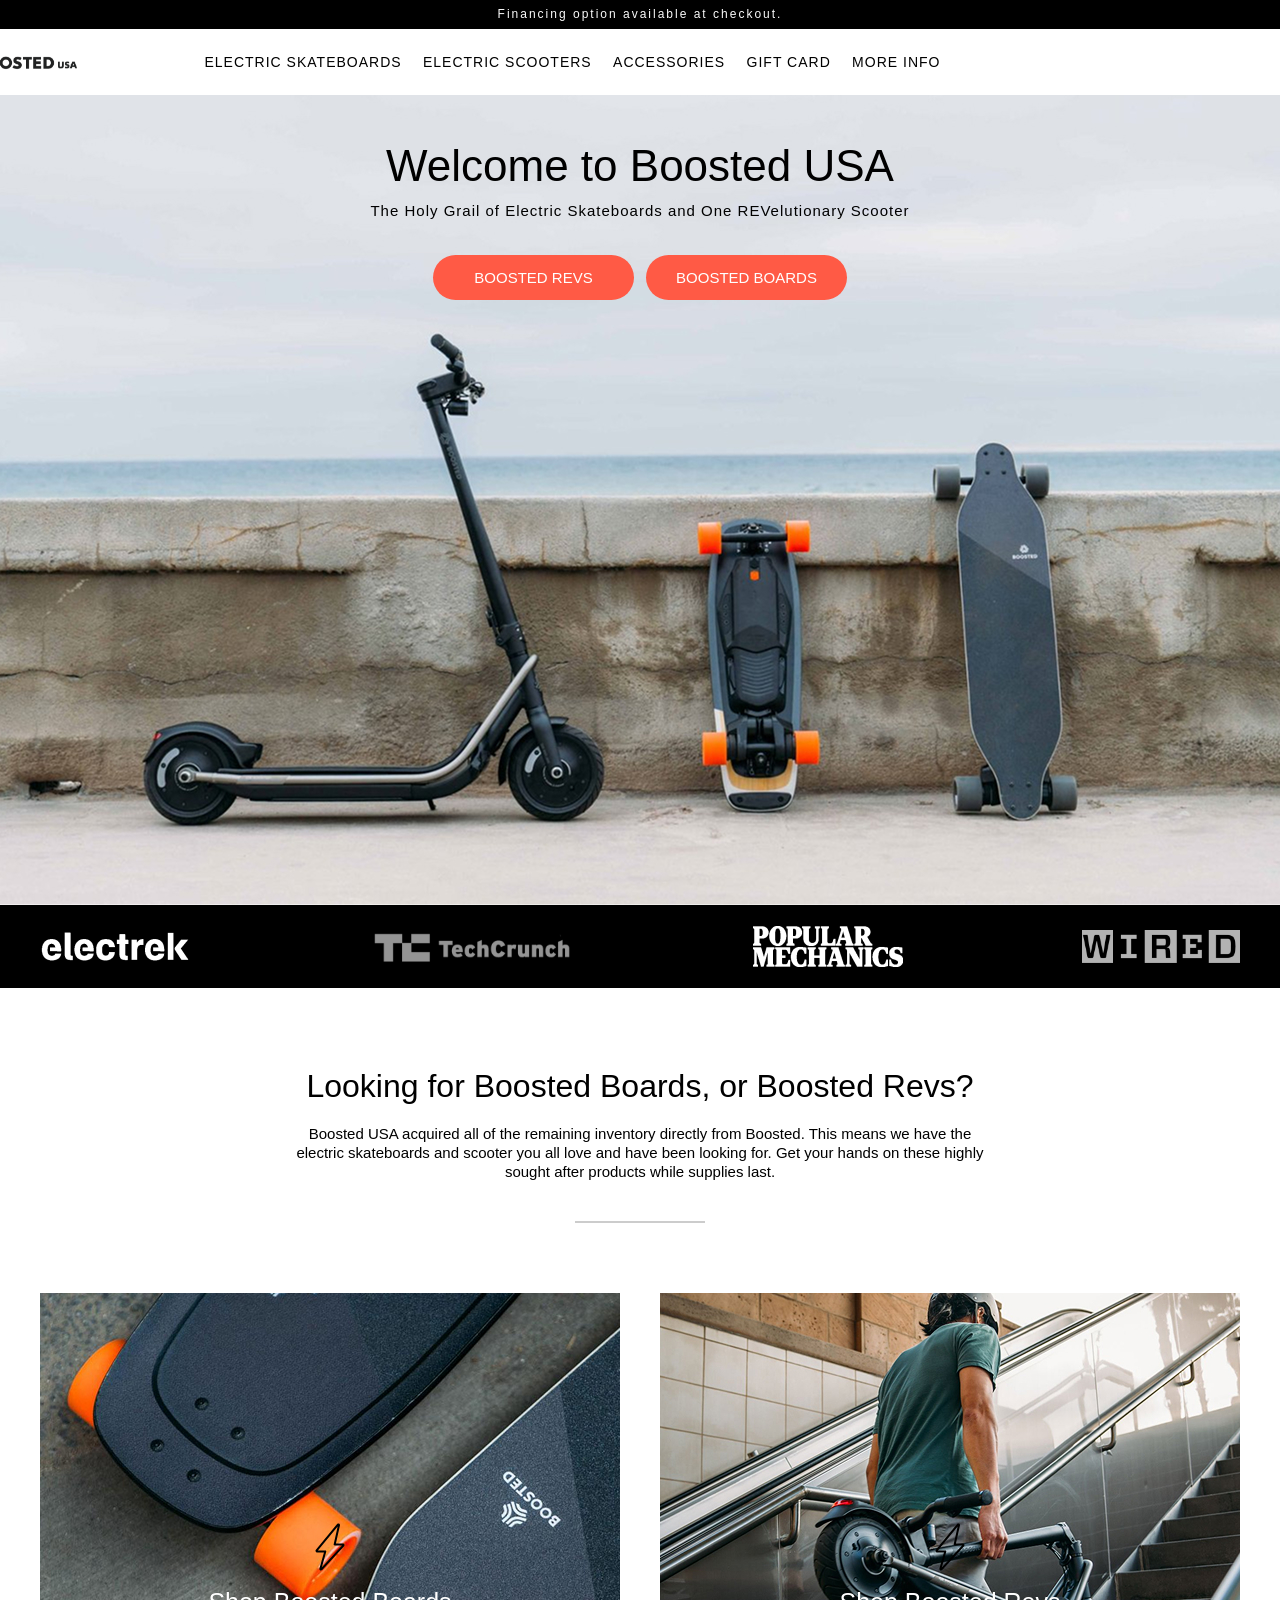
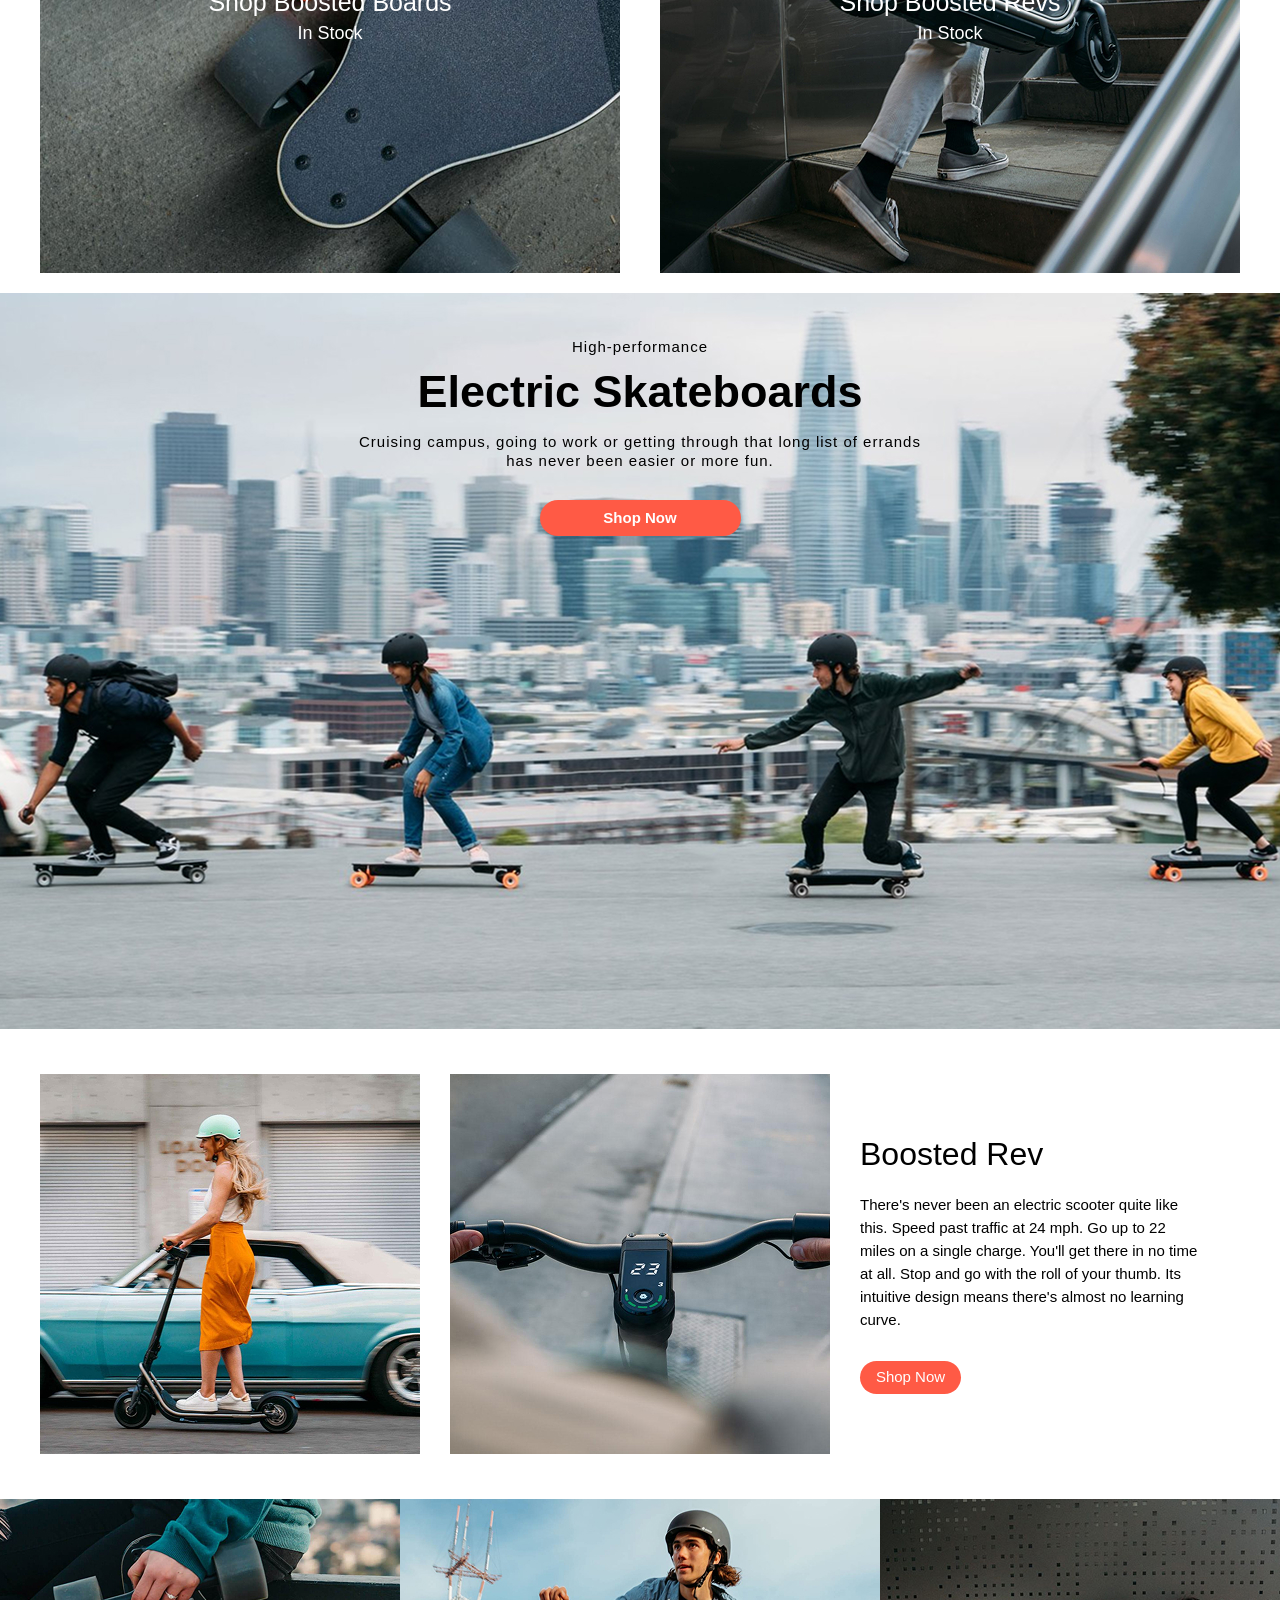
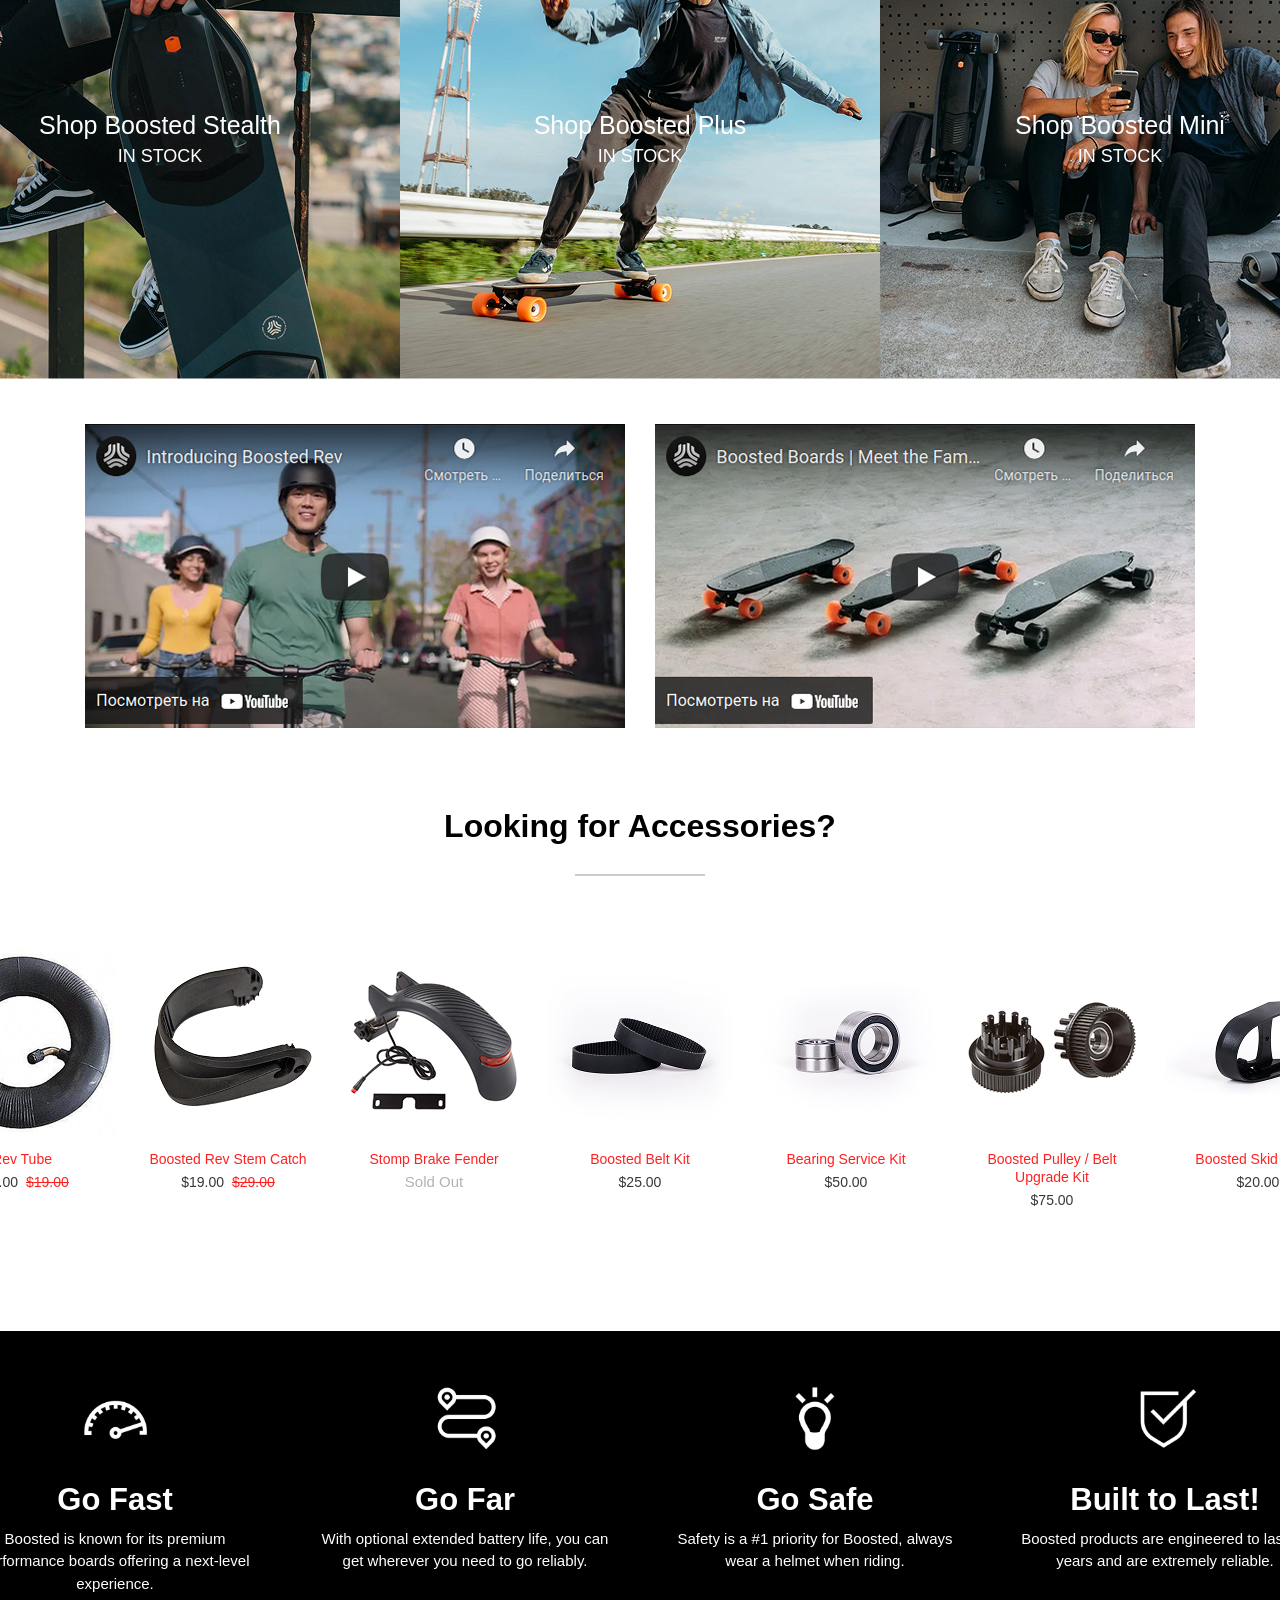
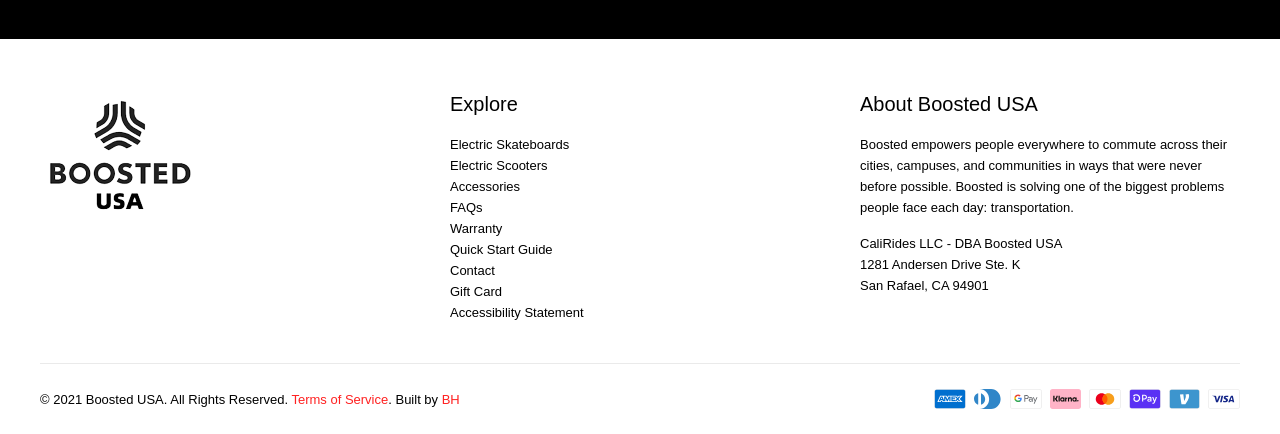
==== index.html @ 5117ba3c "feat: complete landing page with features block and semantic footer" ====
<!DOCTYPE html>
<html lang="en">
    <head>
        <title>Boosted USA</title>
        <link rel="stylesheet" href="style.css">
    </head>
    <body>
        <div class="top_cap">Financing option available at checkout.</div>
        
        <div class="top_menu_under_cap">
            <div class="logotype_block_in_top_menu_under_cap">
                <img class="logotype_in_top_menu_under_cap" src="Rectangle (1).svg" alt="Boosted USA Logo">
            </div>
            
            <div class="middle_block_in_top_menu_under_cap">
                <a href="#">ELECTRIC SKATEBOARDS</a>
                <a href="#">ELECTRIC SCOOTERS</a>
                <a href="#">ACCESSORIES</a>
                <a href="#">GIFT CARD</a>
                <a href="#">MORE INFO</a>
            </div>

            <div class="the_last_block_in_top_menu_under_cap">
                <img src="Frame.svg" alt="User">
                <img src="Frame (1).svg" alt="Shop">
            </div>
        </div>
        
        <div class="hero_section">
            <div class="hero_content">
                <div class="main_text_in_photo">Welcome to Boosted USA</div>
                <div class="sub_text_in_photo">The Holy Grail of Electric Skateboards and One REVelutionary Scooter</div>
                
                <div class="buttons_block_in_photo">
                    <a href="#" class="red_button_in_photo">BOOSTED REVS</a>
                    <a href="#" class="red_button_in_photo">BOOSTED BOARDS</a>
                </div>
            </div>
        </div>

        <div class="line_under_first_hero_photo">
            <div class="logos_block_in_line">
                <img src="electrek.svg" alt="Electrek">
                <img src="techcrunch.svg" alt="TechCrunch">
                <img src="popular_mechanics.svg" alt="Popular Mechanics">
                <img src="wired.svg" alt="Wired">
            </div>
        </div>

       <div class="looking_for_section">
            
            <div class="text_block_above_photos_in_looking_for">
                <div class="title_in_looking_for">Looking for Boosted Boards, or Boosted Revs?</div>
                <div class="paragraph_in_looking_for">Boosted USA acquired all of the remaining inventory directly from Boosted. This means we have the electric skateboards and scooter you all love and have been looking for. Get your hands on these highly sought after products while supplies last.</div>
                
                <div class="grey_line_in_looking_for"></div>
            </div>

            <div class="two_photos_grid_block_in_looking_for">
                
                <div class="left_photo_board_in_looking_for">
                    <img src="lightning.svg" alt="Lightning" class="lightning_icon_in_looking_for">
                    <div class="photo_title_in_looking_for">Shop Boosted Boards</div>
                    <div class="photo_subtitle_in_looking_for">In Stock</div>
                </div>

                <div class="right_photo_scooter_in_looking_for">
                    <img src="lightning.svg" alt="Lightning" class="lightning_icon_in_looking_for">
                    <div class="photo_title_in_looking_for">Shop Boosted Revs</div>
                    <div class="photo_subtitle_in_looking_for">In Stock</div>
                </div>

            </div>
        </div>

        <div class="scaters_section">
            <div class="text_block_in_scaters">
                <div class="top_small_text_in_scaters">High-performance</div>
                <div class="main_title_in_scaters">Electric Skateboards</div>
                <div class="bottom_small_text_in_scaters">Cruising campus, going to work or getting through that long list of errands has never been easier or more fun.</div>
                
                <a href="#" class="red_button_in_scaters">Shop Now</a>
            </div>
        </div>

        <div class="collagge_section">
            
            <div class="top_row_in_collagge">
                <img src="photo1.jpg" alt="Boosted Rev Scooter" class="top_photo_in_collagge">
                <img src="photo2.jpg" alt="Scooter Display" class="top_photo_in_collagge">
                
                <div class="text_block_in_collagge">
                    <div class="title_in_collagge">Boosted Rev</div>
                    <div class="paragraph_in_collagge">There's never been an electric scooter quite like this. Speed past traffic at 24 mph. Go up to 22 miles on a single charge. You'll get there in no time at all. Stop and go with the roll of your thumb. Its intuitive design means there's almost no learning curve.</div>
                    <a href="#" class="red_button_in_collagge">Shop Now</a>
                </div>
            </div>

            <div class="bottom_row_in_collagge">
                
                <div class="bottom_photo_in_collagge photo3_bg_in_collagge">
                    <div class="photo_title_in_collagge">Shop Boosted Stealth</div>
                    <div class="photo_subtitle_in_collagge">IN STOCK</div>
                </div>

                <div class="bottom_photo_in_collagge photo4_bg_in_collagge">
                    <div class="photo_title_in_collagge">Shop Boosted Plus</div>
                    <div class="photo_subtitle_in_collagge">IN STOCK</div>
                </div>

                <div class="bottom_photo_in_collagge photo5_bg_in_collagge">
                    <div class="photo_title_in_collagge">Shop Boosted Mini</div>
                    <div class="photo_subtitle_in_collagge">IN STOCK</div>
                </div>

            </div>
            
        </div>

        <div class="youtube_section">
            <div class="video_container_in_youtube">
                <img src="youtube1.jpg" alt="Video 1" class="video_preview_in_youtube">
                <img src="youtube2.jpg" alt="Video 2" class="video_preview_in_youtube">
            </div>
        </div>

        <div class="accessories_section">
            <div class="title_block_in_accessories">
                <div class="title_text_in_accessories">Looking for Accessories?</div>
                <div class="grey_line_in_accessories"></div>
            </div>

            <div class="slider_container_in_accessories">
                <img src="left_arrow.svg" alt="Left" class="left_arrow_in_accessories">

                <div class="items_row_in_accessories">
                    <div class="item_card_in_accessories">
                        <img src="zapchast1.jpg" alt="Rev Tube" class="item_photo_in_accessories">
                        <div class="item_name_in_accessories">Rev Tube</div>
                        <div class="price_box_in_accessories">
                            <span class="black_price_in_accessories">$16.00</span>
                            <span class="red_price_in_accessories strike_in_accessories">$19.00</span>
                        </div>
                    </div>

                    <div class="item_card_in_accessories">
                        <img src="zapchast2.jpg" alt="Stem Catch" class="item_photo_in_accessories">
                        <div class="item_name_in_accessories">Boosted Rev Stem Catch</div>
                        <div class="price_box_in_accessories">
                            <span class="black_price_in_accessories">$19.00</span>
                            <span class="red_price_in_accessories strike_in_accessories">$29.00</span>
                        </div>
                    </div>

                    <div class="item_card_in_accessories">
                        <img src="zapchast3.jpg" alt="Fender" class="item_photo_in_accessories">
                        <div class="item_name_in_accessories">Stomp Brake Fender</div>
                        <div class="price_box_in_accessories">
                            <span class="sold_out_in_accessories">Sold Out</span>
                        </div>
                    </div>

                    <div class="item_card_in_accessories">
                        <img src="zapchast4.jpg" alt="Belt Kit" class="item_photo_in_accessories">
                        <div class="item_name_in_accessories">Boosted Belt Kit</div>
                        <div class="price_box_in_accessories">
                            <span class="black_price_in_accessories">$25.00</span>
                        </div>
                    </div>

                    <div class="item_card_in_accessories">
                        <img src="zapchast5.jpg" alt="Bearing Kit" class="item_photo_in_accessories">
                        <div class="item_name_in_accessories">Bearing Service Kit</div>
                        <div class="price_box_in_accessories">
                            <span class="black_price_in_accessories">$50.00</span>
                        </div>
                    </div>

                    <div class="item_card_in_accessories">
                        <img src="zapchast6.jpg" alt="Pulley Kit" class="item_photo_in_accessories">
                        <div class="item_name_in_accessories">Boosted Pulley / Belt Upgrade Kit</div>
                        <div class="price_box_in_accessories">
                            <span class="black_price_in_accessories">$75.00</span>
                        </div>
                    </div>

                    <div class="item_card_in_accessories">
                        <img src="zapchast7.jpg" alt="Skid Plates" class="item_photo_in_accessories">
                        <div class="item_name_in_accessories">Boosted Skid Plates</div>
                        <div class="price_box_in_accessories">
                            <span class="black_price_in_accessories">$20.00</span>
                        </div>
                    </div>
                </div>

                <img src="right_arrow.svg" alt="Right" class="right_arrow_in_accessories">
            </div>
        </div>

        <div class="black_features_block_in_final">
            <div class="features_container_in_final">
                
                <div class="feature_item_in_final">
                    <img src="icon1.svg" alt="Go Fast" class="feature_icon_in_final">
                    <div class="feature_title_in_final">Go Fast</div>
                    <div class="feature_desc_in_final">Boosted is known for its premium performance boards offering a next-level experience.</div>
                </div>

                <div class="feature_item_in_final">
                    <img src="icon2.svg" alt="Go Far" class="feature_icon_in_final">
                    <div class="feature_title_in_final">Go Far</div>
                    <div class="feature_desc_in_final">With optional extended battery life, you can get wherever you need to go reliably.</div>
                </div>

                <div class="feature_item_in_final">
                    <img src="icon3.svg" alt="Go Safe" class="feature_icon_in_final">
                    <div class="feature_title_in_final">Go Safe</div>
                    <div class="feature_desc_in_final">Safety is a #1 priority for Boosted, always wear a helmet when riding.</div>
                </div>

                <div class="feature_item_in_final">
                    <img src="icon4.svg" alt="Built to Last" class="feature_icon_in_final">
                    <div class="feature_title_in_final">Built to Last!</div>
                    <div class="feature_desc_in_final">Boosted products are engineered to last for years and are extremely reliable.</div>
                </div>

            </div>
        </div>

        <footer class="footer_section_in_final">
            
            <div class="footer_top_container_in_final">
                <div class="footer_logo_col_in_final">
                    <img src="logo_bottom.svg" alt="Boosted USA">
                </div>

                <div class="footer_explore_col_in_final">
                    <div class="footer_col_title_in_final">Explore</div>
                    <a href="#" class="footer_link_in_final">Electric Skateboards</a>
                    <a href="#" class="footer_link_in_final">Electric Scooters</a>
                    <a href="#" class="footer_link_in_final">Accessories</a>
                    <a href="#" class="footer_link_in_final">FAQs</a>
                    <a href="#" class="footer_link_in_final">Warranty</a>
                    <a href="#" class="footer_link_in_final">Quick Start Guide</a>
                    <a href="#" class="footer_link_in_final">Contact</a>
                    <a href="#" class="footer_link_in_final">Gift Card</a>
                    <a href="#" class="footer_link_in_final">Accessibility Statement</a>
                </div>

                <div class="footer_about_col_in_final">
                    <div class="footer_col_title_in_final">About Boosted USA</div>
                    <div class="footer_text_in_final">Boosted empowers people everywhere to commute across their cities, campuses, and communities in ways that were never before possible. Boosted is solving one of the biggest problems people face each day: transportation.</div>
                    <div class="footer_text_in_final" style="margin-top: 15px;">CaliRides LLC - DBA Boosted USA<br>1281 Andersen Drive Ste. K<br>San Rafael, CA 94901</div>
                </div>
            </div>

            <div class="footer_bottom_container_in_final">
                <div class="copyright_text_in_final">
                    © 2021 Boosted USA. All Rights Reserved. <span class="red_text_in_final">Terms of Service</span>. Built by <span class="red_text_in_final">BH</span>
                </div>
                
                <div class="payment_cards_in_final">
                    <img src="card1.svg" alt="Card" class="card_icon_in_final">
                    <img src="card2.svg" alt="Card" class="card_icon_in_final">
                    <img src="card3.svg" alt="Card" class="card_icon_in_final">
                    <img src="card4.svg" alt="Card" class="card_icon_in_final">
                    <img src="card5.svg" alt="Card" class="card_icon_in_final">
                    <img src="card6.svg" alt="Card" class="card_icon_in_final">
                    <img src="card7.svg" alt="Card" class="card_icon_in_final">
                    <img src="card8.svg" alt="Card" class="card_icon_in_final">
                </div>
            </div>
            
        </footer>
        
    </body>
</html>
---- style.css ----
body {
    display: flex;
    flex-direction: column; 
    align-items: center;   
    margin: 0;
    padding: 0;
}

.top_cap {
    width: 1440px; 
    height: 29px;
    background-color: #000000;
    color: #FBFBFB;
    font-family: 'Roboto', sans-serif;
    font-weight: 400;
    font-size: 12px;
    line-height: 15px;
    letter-spacing: 2px;
    display: flex;
    justify-content: center;
    align-items: center;
}

.top_menu_under_cap {
    display: flex;
    width: 1440px;
    height: 66px;
}

.logotype_block_in_top_menu_under_cap {
    width: 182.5px;
    height: 66px;
    margin-right: 102px;
}

.logotype_in_top_menu_under_cap {
    margin: 15px 11px;
    width: 160px;
    height: 36px;
}

.middle_block_in_top_menu_under_cap {
    width: 736px; 
    height: 66px;
    margin-right: 348px;
    display: flex;
    justify-content: space-between; 
    align-items: center; 
}

.middle_block_in_top_menu_under_cap a {
    font-family: 'Roboto', sans-serif;
    font-weight: 400;
    font-size: 14px;
    line-height: 21px;
    letter-spacing: 1px;
    text-transform: uppercase;
    text-decoration: none; 
    color: #000000;
}

.middle_block_in_top_menu_under_cap a:hover {
    color: #FF4A32; 
}

.the_last_block_in_top_menu_under_cap {
    width: 51px;
    height: 66px;
    display: flex;
    justify-content: space-between; 
    align-items: center; 
}

.hero_section {
    width: 1440px;
    height: 810px;
    background-image: url('Rectangle.jpg');
    background-size: cover;
    background-position: center;
    display: flex;
    justify-content: center;
}

.hero_content {
    width: 635px;
    height: 160px;
    margin-top: 45px;
    display: flex;
    flex-direction: column;
    align-items: center;
}

.main_text_in_photo {
    font-family: 'Roboto', sans-serif;
    font-weight: 400;
    font-size: 44px;
    line-height: 51px;
    color: #000000;
    margin-bottom: 10px;
}

.sub_text_in_photo {
    font-family: 'Roboto', sans-serif;
    font-weight: 400;
    font-size: 15px;
    line-height: 19px;
    letter-spacing: 1px;
    color: #000000;
    margin-bottom: 35px;
}

.buttons_block_in_photo {
    width: 414px;
    display: flex;
    justify-content: space-between;
}

.red_button_in_photo {
    width: 201px;
    height: 45px; 
    background-color: #FF5A45; 
    border-radius: 25px;
    font-family: 'Roboto', sans-serif;
    font-weight: 400;
    font-size: 15px;
    line-height: 22px;
    color: #FFFFFF;
    text-decoration: none;
    display: flex;
    justify-content: center;
    align-items: center;
    transition: background-color 0.2s ease;
}

.red_button_in_photo:hover {
    background-color: #D34330;
}

.line_under_first_hero_photo {
    width: 1440px;
    height: 83px;
    background-color: #000000;
    display: flex;
    justify-content: center;
    align-items: center;
}

.logos_block_in_line {
    width: 1200px;
    height: 48px;
    display: flex;
    justify-content: space-between;
    align-items: center;
}

.looking_for_section {
    width: 1440px;
    display: flex;
    flex-direction: column;
    align-items: center;
    margin-top: 80px; 
    margin-bottom: 20px; 
}

.text_block_above_photos_in_looking_for {
    width: 700px;
    display: flex;
    flex-direction: column;
    align-items: center; 
    text-align: center; 
    margin-bottom: 70px; 
}

.title_in_looking_for {
    font-family: 'Roboto', sans-serif;
    font-weight: 400;
    font-size: 32px;
    line-height: 36px;
    color: #000000;
    margin-bottom: 20px; 
}

.paragraph_in_looking_for {
    font-family: 'Roboto', sans-serif;
    font-weight: 400;
    font-size: 15px;
    line-height: 19px; 
    color: #000000;
}

.grey_line_in_looking_for {
    width: 130px; 
    height: 2px;  
    background-color: #CCCCCC; 
    margin-top: 40px; 
}

.two_photos_grid_block_in_looking_for {
    width: 1200px;
    display: grid; 
    grid-template-columns: 580px 580px; 
    justify-content: space-between; 
}

.left_photo_board_in_looking_for, 
.right_photo_scooter_in_looking_for {
    width: 580px;
    height: 580px;
    background-size: cover;
    background-position: center;
    display: flex;
    flex-direction: column;
    justify-content: center;
    align-items: center;
}

.left_photo_board_in_looking_for {
    background-image: url('board.jpg'); 
}

.right_photo_scooter_in_looking_for {
    background-image: url('scooter.jpg'); 
}

.lightning_icon_in_looking_for {
    width: 50px;
    height: 50px;
    margin-bottom: 15px;
}

.photo_title_in_looking_for {
    font-family: 'Roboto', sans-serif;
    font-weight: 400;
    font-size: 25px;
    line-height: 30px;
    color: #FFFFFF;
    margin-bottom: 5px;
    text-align: center;
}

.photo_subtitle_in_looking_for {
    font-family: 'Roboto', sans-serif;
    font-weight: 400;
    font-size: 18px;
    line-height: 23px; 
    color: #FFFFFF;
    text-align: center;
}

.scaters_section {
    width: 1440px;
    height: 736px; 
    background-image: url('scaters.jpg'); 
    background-size: cover;
    background-position: center;
    
    display: flex;
    justify-content: center; 
}

.text_block_in_scaters {
    width: 564px;
    height: 199px;
    margin-top: 44px; 
    
    display: flex;
    flex-direction: column;
    align-items: center;
    text-align: center;
}

.top_small_text_in_scaters {
    font-family: 'Roboto', sans-serif;
    font-weight: 400;
    font-size: 15px;
    line-height: 19px;
    letter-spacing: 1px;
    color: #000000;
    margin-bottom: 10px; 
}

.main_title_in_scaters {
    font-family: 'Roboto', sans-serif;
    font-weight: 700; 
    font-size: 45px;
    line-height: 51px;
    color: #000000;
    margin-bottom: 15px; 
}

.bottom_small_text_in_scaters {
    font-family: 'Roboto', sans-serif;
    font-weight: 400;
    font-size: 15px;
    line-height: 19px;
    letter-spacing: 1px;
    color: #000000;
    margin-bottom: 30px; 
}

.red_button_in_scaters {
    width: 201px;
    height: 45px; 
    background-color: #FF5A45; 
    border-radius: 25px;
    
    font-family: 'Roboto', sans-serif;
    font-weight: 700; 
    font-size: 15px;
    line-height: 22px;
    color: #FFFFFF;
    text-decoration: none;
    
    display: flex;
    justify-content: center;
    align-items: center;
    transition: background-color 0.2s ease;
}

.red_button_in_scaters:hover {
    background-color: #D34330;
}

.collagge_section {
    width: 1440px;
    display: flex;
    flex-direction: column;
    align-items: center;
    margin-bottom: 100px;
    margin-top: 45px;
}

.top_row_in_collagge {
    width: 1200px;
    display: flex;
    justify-content: flex-start; 
    gap: 30px; 
    align-items: center;
    margin-bottom: 45px;
}

.top_photo_in_collagge {
    width: 380px; 
    height: 380px;
    object-fit: cover; 
}

.text_block_in_collagge {
    width: 340px;
    display: flex;
    flex-direction: column;
}

.title_in_collagge {
    font-family: 'Roboto', sans-serif;
    font-weight: 400;
    font-size: 32px;
    line-height: 38px;
    color: #000000;
    margin-bottom: 20px;
}

.paragraph_in_collagge {
    font-family: 'Roboto', sans-serif;
    font-weight: 400;
    font-size: 15px;
    line-height: 23px;
    color: #000000;
    margin-bottom: 30px;
}

.red_button_in_collagge {
    width: 101px;
    height: 33px;
    background-color: #FF5A45;
    border-radius: 17px; 
    
    font-family: 'Roboto', sans-serif;
    font-weight: 400;
    font-size: 15px;
    line-height: 22px;
    color: #FFFFFF;
    text-decoration: none;
    
    display: flex;
    justify-content: center;
    align-items: center;
    transition: background-color 0.2s ease;
}

.red_button_in_collagge:hover {
    background-color: #D34330;
}


.bottom_row_in_collagge {
    width: 1440px;
    display: flex;
}

.bottom_photo_in_collagge {
    width: 480px;
    height: 480px;
    background-size: cover;
    background-position: center;
    
    display: flex;
    flex-direction: column;
    justify-content: center; 
    align-items: center;    
}


.photo3_bg_in_collagge { background-image: url('photo3.jpg'); }
.photo4_bg_in_collagge { background-image: url('photo4.jpg'); }
.photo5_bg_in_collagge { background-image: url('photo5.jpg'); }

.photo_title_in_collagge {
    font-family: 'Roboto', sans-serif;
    font-weight: 400;
    font-size: 25px;
    line-height: 30px;
    color: #FFFFFF;
    margin-bottom: 5px;
    text-align: center;
}

.photo_subtitle_in_collagge {
    font-family: 'Roboto', sans-serif;
    font-weight: 400;
    font-size: 18px;
    line-height: 23px;
    color: #FFFFFF;
    text-align: center;
}

.collagge_section {
    width: 1440px;
    display: flex;
    flex-direction: column;
    align-items: center;
    margin-bottom: 45px;
}

.youtube_section {
    width: 1440px;
    display: flex;
    justify-content: center;
    margin-bottom: 80px;
}

.video_container_in_youtube {
    width: 1200px;
    display: flex;
    justify-content: center;
    gap: 30px;
}

.video_preview_in_youtube {
    width: 540px;
    height: 304px;
    object-fit: cover;
    cursor: pointer;
}

.accessories_section {
    width: 1440px;
    display: flex;
    flex-direction: column;
    align-items: center;
    margin-bottom: 100px;
}

.title_block_in_accessories {
    width: 1420px;
    display: flex;
    flex-direction: column;
    align-items: center;
    margin-bottom: 50px;
}

.title_text_in_accessories {
    font-family: 'Roboto', sans-serif;
    font-weight: 700;
    font-size: 32px;
    line-height: 36px;
    color: #000000;
}

.grey_line_in_accessories {
    width: 130px;
    height: 2px;
    background-color: #CCCCCC;
    margin-top: 30px;
}

.slider_container_in_accessories {
    width: 1440px;
    height: 305px;
    display: flex;
    align-items: center;
    justify-content: center;
    position: relative;
}

.left_arrow_in_accessories {
    position: absolute;
    left: 10px;
    width: 44px;
    height: 44px;
    cursor: pointer;
}

.right_arrow_in_accessories {
    position: absolute;
    right: 10px;
    width: 44px;
    height: 44px;
    cursor: pointer;
}

.items_row_in_accessories {
    display: flex;
    justify-content: center;
    gap: 20px;
}

.item_card_in_accessories {
    display: flex;
    flex-direction: column;
    align-items: center;
    width: 186px;
    flex-shrink: 0;
}

.item_photo_in_accessories {
    width: 186px;
    height: 186px;
    object-fit: contain;
    margin-bottom: 15px;
}

.item_name_in_accessories {
    font-family: 'Roboto', sans-serif;
    font-weight: 400;
    font-size: 14px;
    line-height: 18px;
    color: #FF2121;
    text-align: center;
    margin-bottom: 5px;
}

.price_box_in_accessories {
    display: flex;
    gap: 8px;
}

.black_price_in_accessories {
    font-family: 'Roboto', sans-serif;
    font-weight: 400;
    font-size: 14px;
    line-height: 18px;
    color: #373737;
}

.red_price_in_accessories {
    font-family: 'Roboto', sans-serif;
    font-weight: 400;
    font-size: 14px;
    line-height: 18px;
    color: #FF2121;
}

.strike_in_accessories {
    text-decoration: line-through;
}

.sold_out_in_accessories {
    font-family: 'Roboto', sans-serif;
    font-weight: 400;
    font-size: 15px;
    line-height: 18px;
    color: #0000004D;
}

.black_features_block_in_final {
    width: 1440px;
    height: 308px;
    background-color: #000000;
    display: flex;
    justify-content: center;
    align-items: center;
}

.features_container_in_final {
    width: 1400px;
    display: flex;
    justify-content: space-around; 
}

.feature_item_in_final {
    width: 290px;
    display: flex;
    flex-direction: column;
    align-items: center;
    text-align: center;
}

.feature_icon_in_final {
    width: 87px;
    height: 87px;
    margin-bottom: 20px;
}

.feature_title_in_final {
    font-family: 'Roboto', sans-serif;
    font-weight: 700;
    font-size: 31px;
    line-height: 36px;
    color: #FFFFFF;
    margin-bottom: 10px;
}

.feature_desc_in_final {
    font-family: 'Roboto', sans-serif;
    font-weight: 400;
    font-size: 15px;
    line-height: 22.5px; 
    color: #FFFFFF;
}


.footer_section_in_final {
    width: 1440px;
    display: flex;
    flex-direction: column;
    align-items: center;
    background-color: #FFFFFF;
    padding-top: 50px; 
}

.footer_top_container_in_final {
    width: 1200px;
    display: flex;
    justify-content: space-between;
    margin-bottom: 40px;
}

.footer_logo_col_in_final {
    width: 380px; 
}

.footer_explore_col_in_final {
    width: 380px;
    display: flex;
    flex-direction: column;
}

.footer_about_col_in_final {
    width: 380px;
}

.footer_col_title_in_final {
    font-family: 'Roboto', sans-serif;
    font-weight: 400;
    font-size: 20px;
    line-height: 30px;
    color: #000000;
    margin-bottom: 15px;
}

.footer_link_in_final {
    font-family: 'Roboto', sans-serif;
    font-weight: 400;
    font-size: 13px;
    line-height: 21px;
    color: #000000;
    text-decoration: none;
}

.footer_link_in_final:hover {
    color: #FF5A45; 
}

.footer_text_in_final {
    font-family: 'Roboto', sans-serif;
    font-weight: 400;
    font-size: 13px;
    line-height: 21px;
    color: #000000;
}


.footer_bottom_container_in_final {
    width: 1200px;
    height: 70px;
    display: flex;
    justify-content: space-between;
    align-items: center;
    border-top: 1px solid #EAEAEA; 
}

.copyright_text_in_final {
    font-family: 'Roboto', sans-serif;
    font-weight: 400;
    font-size: 13px;
    line-height: 19px;
    color: #000000;
}

.red_text_in_final {
    color: #FF2121; 
    cursor: pointer;
}

.payment_cards_in_final {
    display: flex;
    gap: 8px; 
    align-items: center;
}

.card_icon_in_final {
    height: 20px; 
}
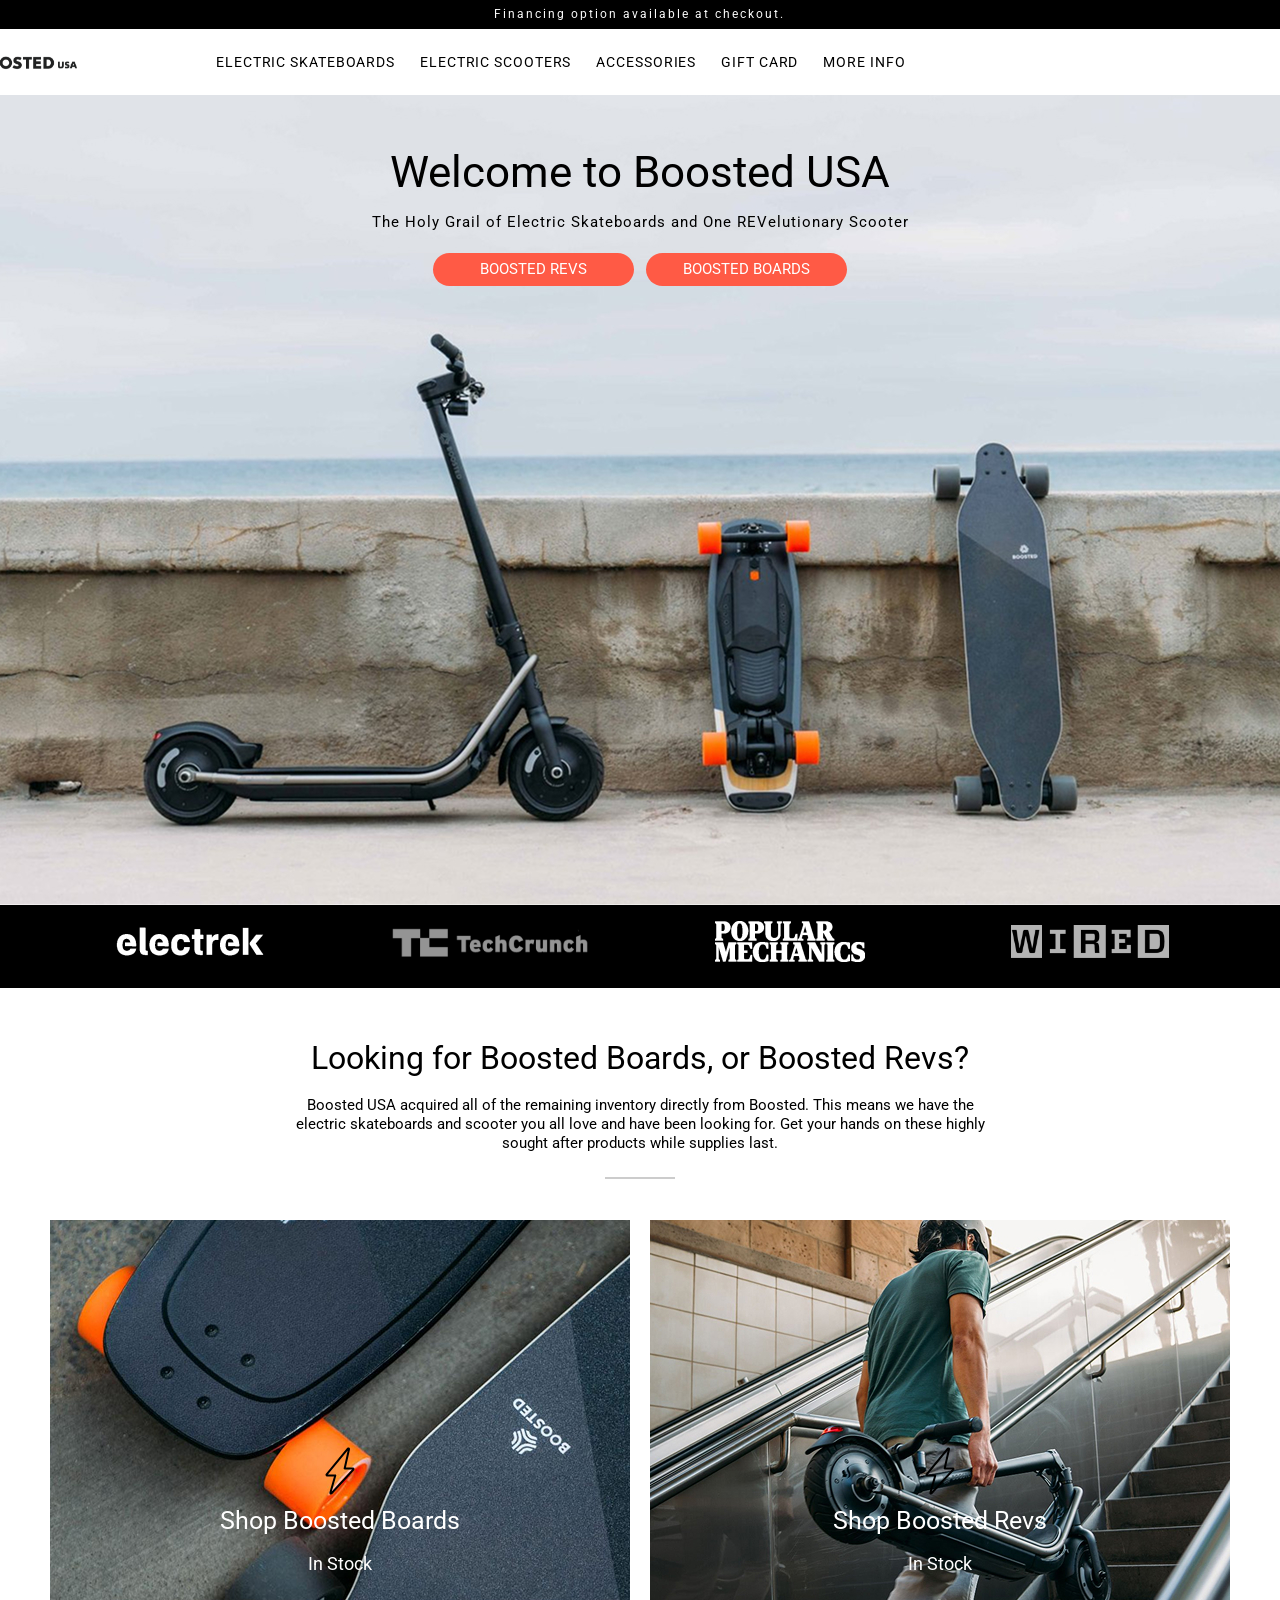
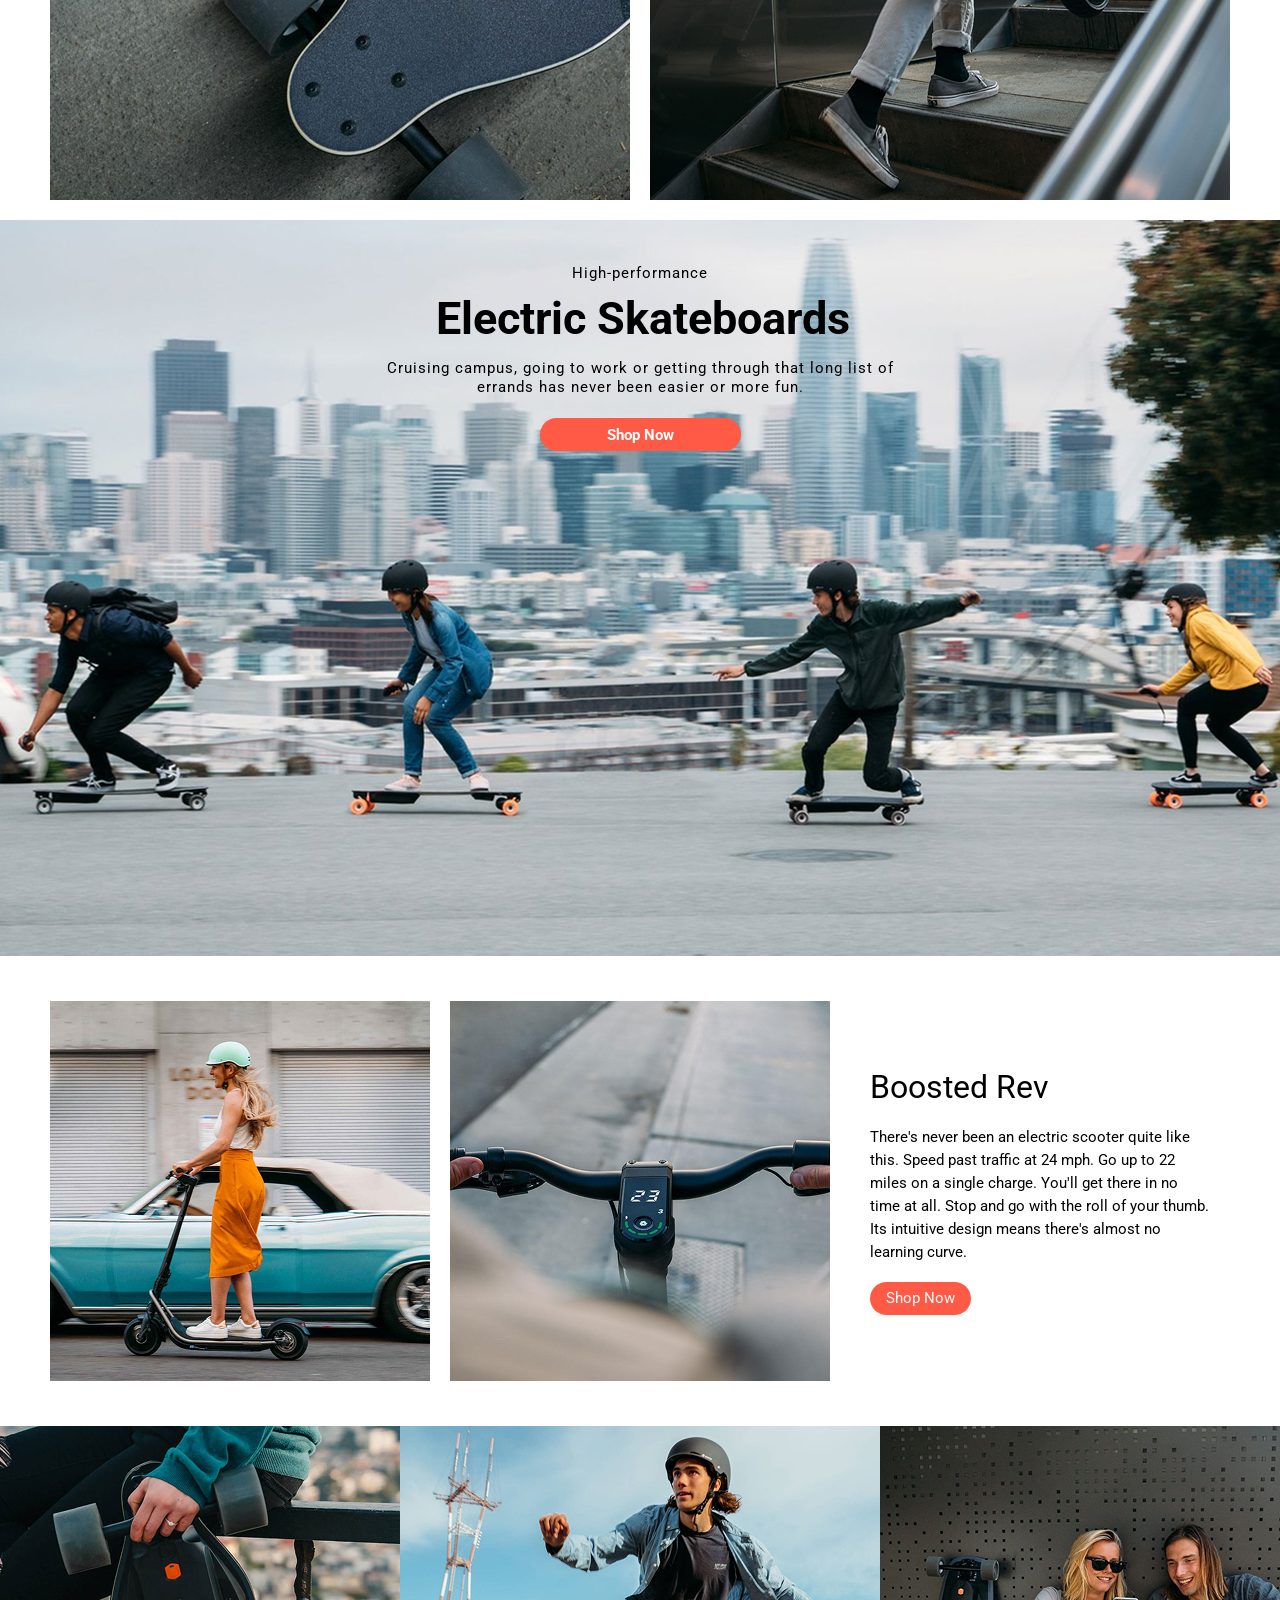
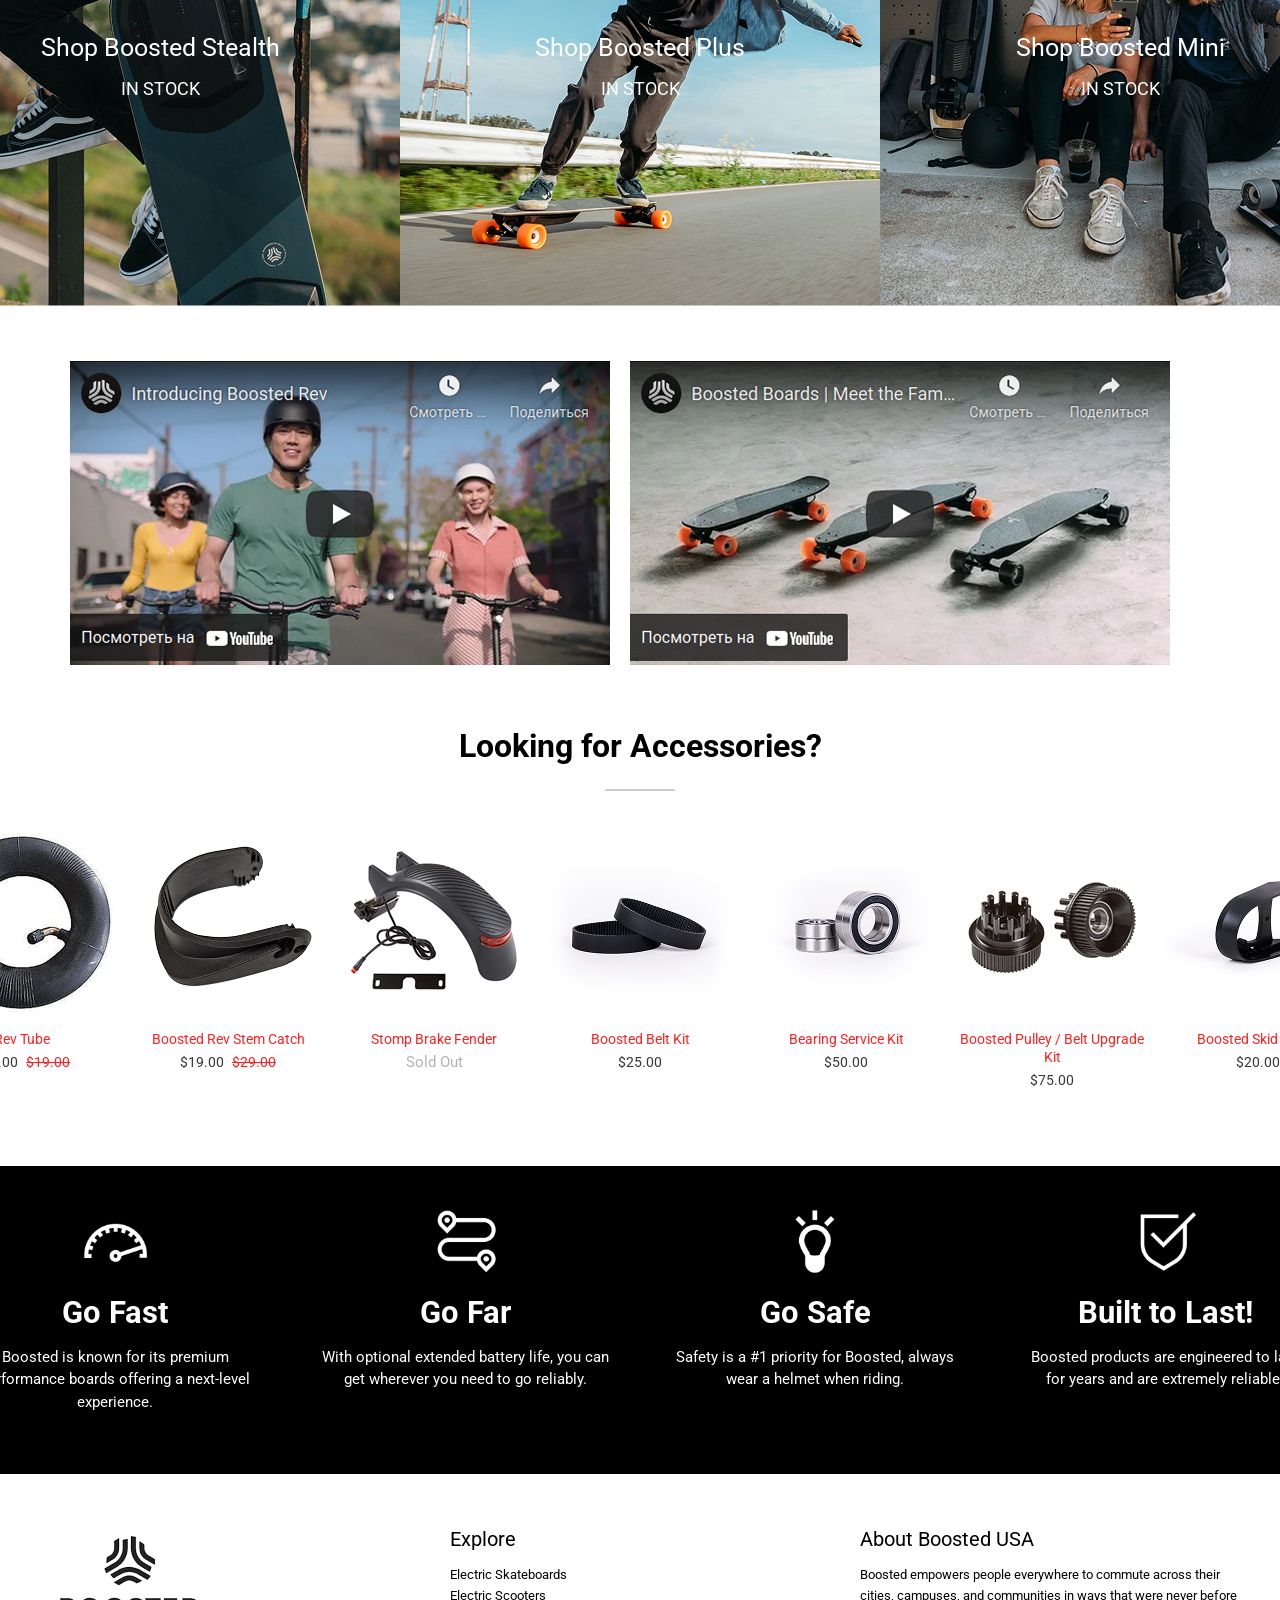
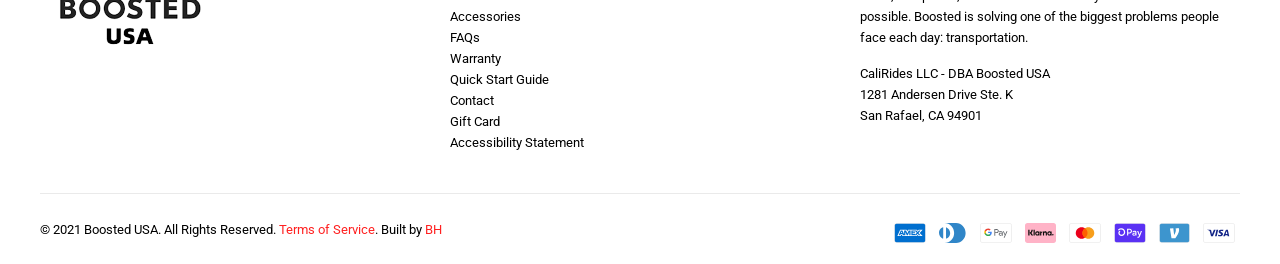
==== commit 261cb9c5: "Pixel perfect fixes" ====
--- a/index.html
+++ b/index.html
@@ -1,7 +1,11 @@
 <!DOCTYPE html>
 <html lang="en">
     <head>
+        <meta charset="UTF-8">
         <title>Boosted USA</title>
+        <link rel="preconnect" href="https://fonts.googleapis.com">
+        <link rel="preconnect" href="https://fonts.gstatic.com" crossorigin>
+        <link href="https://fonts.googleapis.com/css2?family=Roboto:wght@400;500;700&display=swap" rel="stylesheet">
         <link rel="stylesheet" href="style.css">
     </head>
     <body>
@@ -51,7 +55,7 @@
             
             <div class="text_block_above_photos_in_looking_for">
                 <div class="title_in_looking_for">Looking for Boosted Boards, or Boosted Revs?</div>
-                <div class="paragraph_in_looking_for">Boosted USA acquired all of the remaining inventory directly from Boosted. This means we have the electric skateboards and scooter you all love and have been looking for. Get your hands on these highly sought after products while supplies last.</div>
+                <div class="paragraph_in_looking_for">Boosted USA acquired all of the remaining inventory directly from Boosted.  This means we have the electric skateboards and scooter you all love and have been looking for.  Get your hands on these highly sought after products while supplies last.</div>
                 
                 <div class="grey_line_in_looking_for"></div>
             </div>
--- a/style.css
+++ b/style.css
@@ -7,7 +7,7 @@
 }
 
 .top_cap {
-    width: 1440px; 
+    width: 1440px;
     height: 29px;
     background-color: #000000;
     color: #FBFBFB;
@@ -17,8 +17,9 @@
     line-height: 15px;
     letter-spacing: 2px;
     display: flex;
-    justify-content: center;
-    align-items: center;
+    align-items: center; 
+    padding-left: 573.5px; 
+    box-sizing: border-box; 
 }
 
 .top_menu_under_cap {
@@ -30,7 +31,7 @@
 .logotype_block_in_top_menu_under_cap {
     width: 182.5px;
     height: 66px;
-    margin-right: 102px;
+    margin-right: 101.5px;
 }
 
 .logotype_in_top_menu_under_cap {
@@ -40,12 +41,12 @@
 }
 
 .middle_block_in_top_menu_under_cap {
-    width: 736px; 
     height: 66px;
-    margin-right: 348px;
-    display: flex;
-    justify-content: space-between; 
+    margin-left: 12px;
+    margin-right: 0;
+    display: flex;
     align-items: center; 
+    gap: 25px;
 }
 
 .middle_block_in_top_menu_under_cap a {
@@ -53,7 +54,7 @@
     font-weight: 400;
     font-size: 14px;
     line-height: 21px;
-    letter-spacing: 1px;
+    letter-spacing: 0.9px;
     text-transform: uppercase;
     text-decoration: none; 
     color: #000000;
@@ -64,11 +65,12 @@
 }
 
 .the_last_block_in_top_menu_under_cap {
+    margin-left: 390px;
     width: 51px;
     height: 66px;
     display: flex;
-    justify-content: space-between; 
     align-items: center; 
+    gap: 10px;
 }
 
 .hero_section {
@@ -84,19 +86,20 @@
 .hero_content {
     width: 635px;
     height: 160px;
-    margin-top: 45px;
+    margin-top: 41.5px;
     display: flex;
     flex-direction: column;
     align-items: center;
 }
 
 .main_text_in_photo {
+    padding-top: 10px;
     font-family: 'Roboto', sans-serif;
     font-weight: 400;
     font-size: 44px;
     line-height: 51px;
     color: #000000;
-    margin-bottom: 10px;
+    margin-bottom: 15px;
 }
 
 .sub_text_in_photo {
@@ -106,7 +109,7 @@
     line-height: 19px;
     letter-spacing: 1px;
     color: #000000;
-    margin-bottom: 35px;
+    margin-bottom: 21px;
 }
 
 .buttons_block_in_photo {
@@ -117,7 +120,7 @@
 
 .red_button_in_photo {
     width: 201px;
-    height: 45px; 
+    height: 33px; 
     background-color: #FF5A45; 
     border-radius: 25px;
     font-family: 'Roboto', sans-serif;
@@ -148,9 +151,14 @@
 .logos_block_in_line {
     width: 1200px;
     height: 48px;
-    display: flex;
-    justify-content: space-between;
-    align-items: center;
+    display: grid;
+    grid-template-columns: repeat(4, 1fr);
+    align-items: center;
+    justify-items: center;
+}
+
+.logos_block_in_line > * {
+    transform: translateY(-5px);
 }
 
 .looking_for_section {
@@ -158,7 +166,7 @@
     display: flex;
     flex-direction: column;
     align-items: center;
-    margin-top: 80px; 
+    margin-top: 52px; 
     margin-bottom: 20px; 
 }
 
@@ -168,7 +176,7 @@
     flex-direction: column;
     align-items: center; 
     text-align: center; 
-    margin-bottom: 70px; 
+    margin-bottom: 41px; 
 }
 
 .title_in_looking_for {
@@ -184,22 +192,26 @@
     font-family: 'Roboto', sans-serif;
     font-weight: 400;
     font-size: 15px;
-    line-height: 19px; 
-    color: #000000;
+    line-height: 18.75px;
+    color: #000000;
+    text-align: center;
+    max-width: 700px;
+    margin: 0 auto;
 }
 
 .grey_line_in_looking_for {
-    width: 130px; 
+    width: 70px; 
     height: 2px;  
     background-color: #CCCCCC; 
-    margin-top: 40px; 
+    margin-top: 25px; 
 }
 
 .two_photos_grid_block_in_looking_for {
     width: 1200px;
+    padding-left: 20px;
     display: grid; 
     grid-template-columns: 580px 580px; 
-    justify-content: space-between; 
+    gap: 20px;
 }
 
 .left_photo_board_in_looking_for, 
@@ -225,7 +237,7 @@
 .lightning_icon_in_looking_for {
     width: 50px;
     height: 50px;
-    margin-bottom: 15px;
+    margin-bottom: 10px;
 }
 
 .photo_title_in_looking_for {
@@ -234,11 +246,12 @@
     font-size: 25px;
     line-height: 30px;
     color: #FFFFFF;
-    margin-bottom: 5px;
+    margin-bottom: 32px;
     text-align: center;
 }
 
 .photo_subtitle_in_looking_for {
+    margin-top: -16px;
     font-family: 'Roboto', sans-serif;
     font-weight: 400;
     font-size: 18px;
@@ -280,6 +293,7 @@
 }
 
 .main_title_in_scaters {
+    padding-left: 5.5px;
     font-family: 'Roboto', sans-serif;
     font-weight: 700; 
     font-size: 45px;
@@ -295,12 +309,12 @@
     line-height: 19px;
     letter-spacing: 1px;
     color: #000000;
-    margin-bottom: 30px; 
+    margin-bottom: 21px; 
 }
 
 .red_button_in_scaters {
     width: 201px;
-    height: 45px; 
+    height: 33px; 
     background-color: #FF5A45; 
     border-radius: 25px;
     
@@ -333,10 +347,26 @@
 .top_row_in_collagge {
     width: 1200px;
     display: flex;
-    justify-content: flex-start; 
     gap: 30px; 
     align-items: center;
     margin-bottom: 45px;
+
+}
+
+.top_row_in_collagge {
+    width: 1200px;
+    display: flex;
+    gap: 30px; 
+    align-items: center;
+    margin-bottom: 45px;
+}
+
+.top_row_in_collagge > :first-child {
+    transform: translateX(10px);
+}
+
+.top_row_in_collagge > :last-child {
+    margin-left: 10px;
 }
 
 .top_photo_in_collagge {
@@ -366,7 +396,7 @@
     font-size: 15px;
     line-height: 23px;
     color: #000000;
-    margin-bottom: 30px;
+    margin-bottom: 18px;
 }
 
 .red_button_in_collagge {
@@ -421,7 +451,7 @@
     font-size: 25px;
     line-height: 30px;
     color: #FFFFFF;
-    margin-bottom: 5px;
+    margin-bottom: 14px;
     text-align: center;
 }
 
@@ -446,14 +476,16 @@
     width: 1440px;
     display: flex;
     justify-content: center;
-    margin-bottom: 80px;
+    margin-bottom: 73px;
 }
 
 .video_container_in_youtube {
     width: 1200px;
     display: flex;
     justify-content: center;
-    gap: 30px;
+    gap: 20px;
+    margin-top: 10px;
+    margin-right: 40px;
 }
 
 .video_preview_in_youtube {
@@ -468,7 +500,7 @@
     display: flex;
     flex-direction: column;
     align-items: center;
-    margin-bottom: 100px;
+    margin-bottom: 65px;
 }
 
 .title_block_in_accessories {
@@ -476,10 +508,11 @@
     display: flex;
     flex-direction: column;
     align-items: center;
-    margin-bottom: 50px;
+    margin-bottom: 5px;
 }
 
 .title_text_in_accessories {
+    margin-top: -10px;
     font-family: 'Roboto', sans-serif;
     font-weight: 700;
     font-size: 32px;
@@ -488,10 +521,10 @@
 }
 
 .grey_line_in_accessories {
-    width: 130px;
-    height: 2px;
-    background-color: #CCCCCC;
-    margin-top: 30px;
+    width: 70px; 
+    height: 2px;  
+    background-color: #CCCCCC; 
+    margin-top: 25px; 
 }
 
 .slider_container_in_accessories {
@@ -506,6 +539,7 @@
 .left_arrow_in_accessories {
     position: absolute;
     left: 10px;
+    bottom: 96px;
     width: 44px;
     height: 44px;
     cursor: pointer;
@@ -514,6 +548,7 @@
 .right_arrow_in_accessories {
     position: absolute;
     right: 10px;
+    bottom: 96px;
     width: 44px;
     height: 44px;
     cursor: pointer;
@@ -523,6 +558,7 @@
     display: flex;
     justify-content: center;
     gap: 20px;
+    margin-top: 20px;
 }
 
 .item_card_in_accessories {
@@ -556,6 +592,7 @@
 }
 
 .black_price_in_accessories {
+    display: inline-block;
     font-family: 'Roboto', sans-serif;
     font-weight: 400;
     font-size: 14px;
@@ -564,6 +601,7 @@
 }
 
 .red_price_in_accessories {
+    display: inline-block;
     font-family: 'Roboto', sans-serif;
     font-weight: 400;
     font-size: 14px;
@@ -576,6 +614,7 @@
 }
 
 .sold_out_in_accessories {
+    display: inline-block;
     font-family: 'Roboto', sans-serif;
     font-weight: 400;
     font-size: 15px;
@@ -609,7 +648,8 @@
 .feature_icon_in_final {
     width: 87px;
     height: 87px;
-    margin-bottom: 20px;
+    margin-top: -30px;
+    margin-bottom: 5px;
 }
 
 .feature_title_in_final {
@@ -618,7 +658,7 @@
     font-size: 31px;
     line-height: 36px;
     color: #FFFFFF;
-    margin-bottom: 10px;
+    margin-top: 5px;
 }
 
 .feature_desc_in_final {
@@ -627,8 +667,8 @@
     font-size: 15px;
     line-height: 22.5px; 
     color: #FFFFFF;
-}
-
+    margin-top: 15px;
+}
 
 .footer_section_in_final {
     width: 1440px;
@@ -640,6 +680,7 @@
 }
 
 .footer_top_container_in_final {
+
     width: 1200px;
     display: flex;
     justify-content: space-between;
@@ -648,12 +689,14 @@
 
 .footer_logo_col_in_final {
     width: 380px; 
+    padding-left: 10px;
 }
 
 .footer_explore_col_in_final {
     width: 380px;
     display: flex;
     flex-direction: column;
+    margin-right: 10px;
 }
 
 .footer_about_col_in_final {
@@ -666,7 +709,8 @@
     font-size: 20px;
     line-height: 30px;
     color: #000000;
-    margin-bottom: 15px;
+    margin-bottom: 10px;
+    margin-right: 60px
 }
 
 .footer_link_in_final {
@@ -720,5 +764,7 @@
 }
 
 .card_icon_in_final {
+    margin-top: 8px;
+    margin-right: 5px;
     height: 20px; 
 }
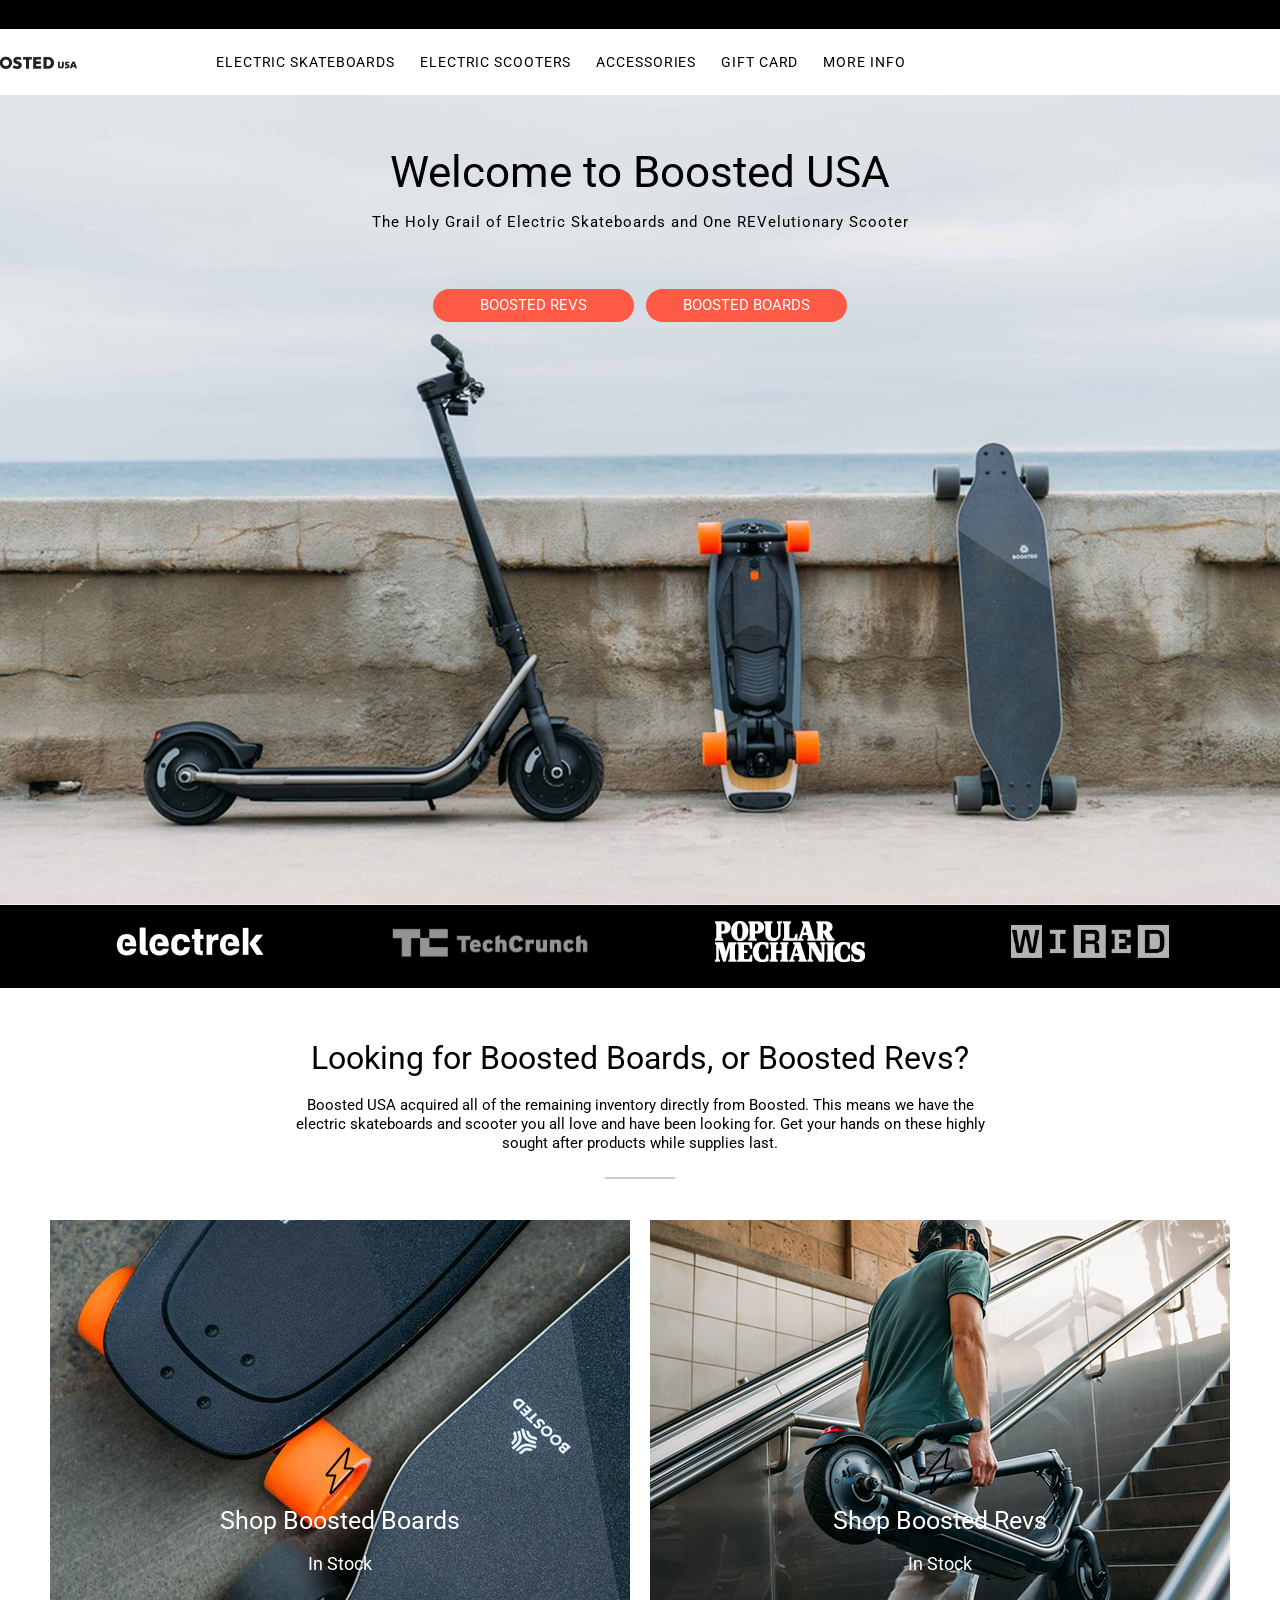
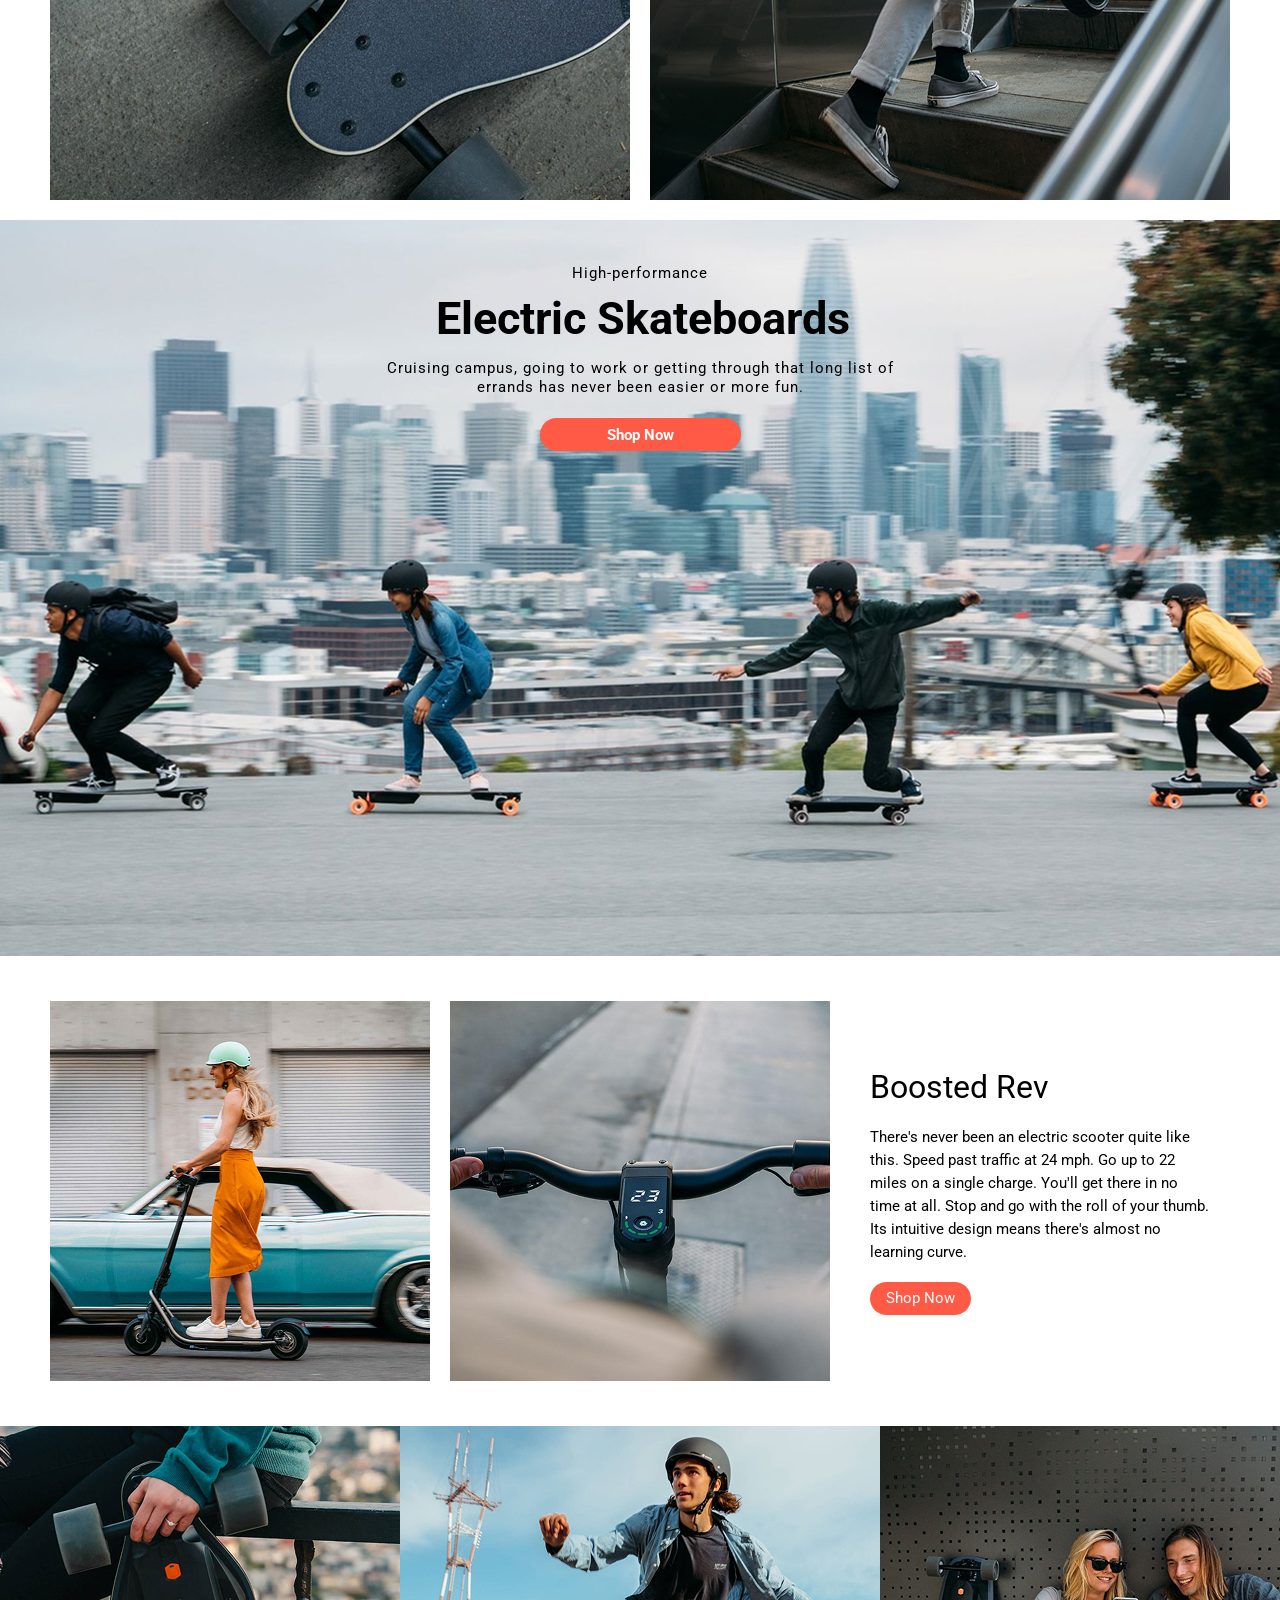
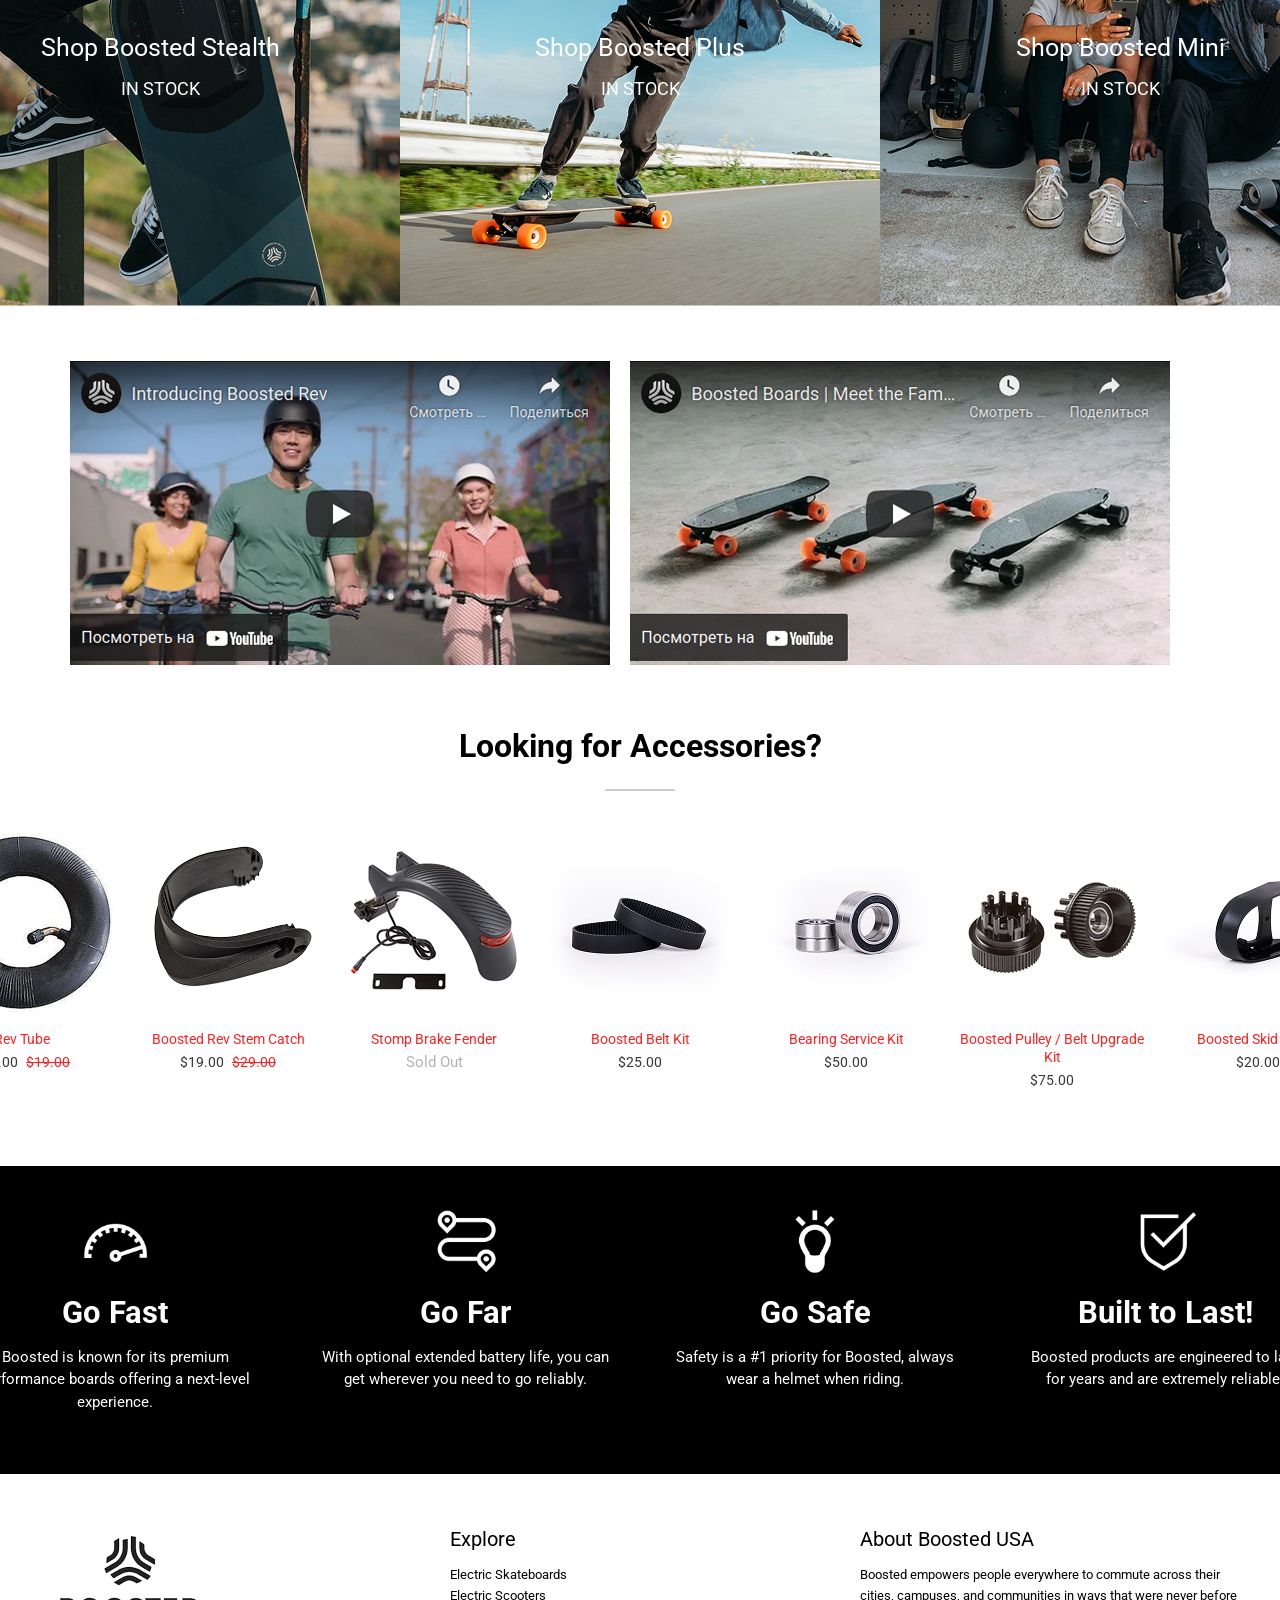
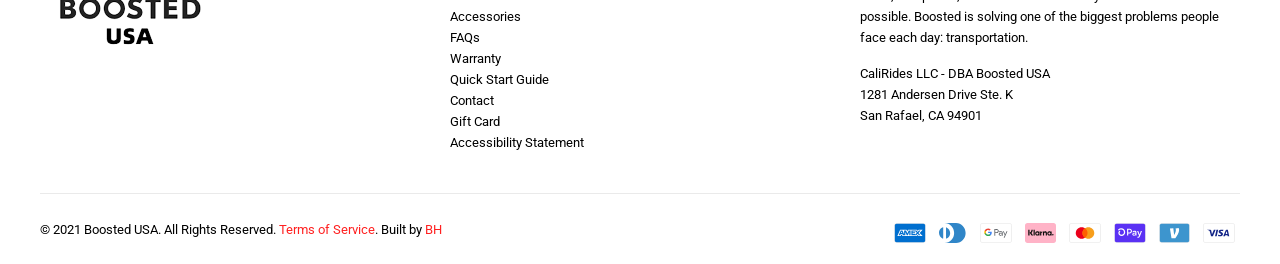
==== commit 6494ceaf: "Update index.html" ====
--- a/index.html
+++ b/index.html
@@ -1,7 +1,7 @@
 <!DOCTYPE html>
 <html lang="en">
     <head>
-        <meta charset="UTF-8">
+        <meta name="viewport" content="width=device-width, initial-scale=1.0">
         <title>Boosted USA</title>
         <link rel="preconnect" href="https://fonts.googleapis.com">
         <link rel="preconnect" href="https://fonts.gstatic.com" crossorigin>
@@ -278,4 +278,4 @@
         </footer>
         
     </body>
-</html>+</html>
--- a/style.css
+++ b/style.css
@@ -7,9 +7,14 @@
 }
 
 .top_cap {
-    width: 1440px;
+    width: 1440px; 
     height: 29px;
     background-color: #000000;
+    overflow: hidden; 
+}
+
+.top_cap_text {
+    width: 291px;
     color: #FBFBFB;
     font-family: 'Roboto', sans-serif;
     font-weight: 400;
@@ -17,9 +22,8 @@
     line-height: 15px;
     letter-spacing: 2px;
     display: flex;
-    align-items: center; 
-    padding-left: 573.5px; 
-    box-sizing: border-box; 
+    justify-content: center;
+    align-items: center;
 }
 
 .top_menu_under_cap {
@@ -109,12 +113,13 @@
     line-height: 19px;
     letter-spacing: 1px;
     color: #000000;
-    margin-bottom: 21px;
+    margin-bottom: 35px;
 }
 
 .buttons_block_in_photo {
     width: 414px;
     display: flex;
+    margin-top: 22px;
     justify-content: space-between;
 }
 
@@ -767,4 +772,131 @@
     margin-top: 8px;
     margin-right: 5px;
     height: 20px; 
-}+}
+
+
+@media (max-width: 768px) {
+    body, html {
+        max-width: 100vw;
+        overflow-x: hidden;
+    }
+
+    .top_cap, .top_menu_under_cap, .hero_section, .line_under_first_hero_photo, 
+    .looking_for_section, .scaters_section, .collagge_section, .youtube_section, 
+    .accessories_section, .black_features_block_in_final, .footer_section_in_final, 
+    .slider_container_in_accessories, .bottom_row_in_collagge {
+        width: 100%;
+    }
+
+    .logos_block_in_line, .two_photos_grid_block_in_looking_for, .top_row_in_collagge, 
+    .video_container_in_youtube, .features_container_in_final, .footer_top_container_in_final, 
+    .footer_bottom_container_in_final, .text_block_above_photos_in_looking_for, 
+    .title_block_in_accessories, .hero_content {
+        width: 100%;
+        padding-left: 15px;
+        padding-right: 15px;
+        box-sizing: border-box;
+    }
+
+    .top_menu_under_cap { justify-content: space-between; padding: 0 15px; box-sizing: border-box; }
+    .middle_block_in_top_menu_under_cap { display: none; } 
+    .the_last_block_in_top_menu_under_cap { margin-left: 0; }
+    .logotype_block_in_top_menu_under_cap { margin-right: 0; }
+
+    .hero_content { text-align: center; height: auto; padding-top: 30px;}
+    .main_text_in_photo { font-size: 32px; line-height: 38px; }
+    .buttons_block_in_photo { width: 100%; flex-direction: column; align-items: center; gap: 15px; height: auto; }
+
+    .line_under_first_hero_photo { height: auto; padding: 30px 0; }
+    .logos_block_in_line { grid-template-columns: 1fr 1fr; height: auto; gap: 30px; padding: 0 20px; }
+    .logos_block_in_line > * { transform: none; max-width: 100%; height: auto; object-fit: contain; }
+
+    .two_photos_grid_block_in_looking_for { grid-template-columns: 1fr; padding: 0 15px; }
+    .left_photo_board_in_looking_for, .right_photo_scooter_in_looking_for { width: 100%; height: 350px; }
+
+    .text_block_in_scaters { width: 100%; padding: 0 15px; box-sizing: border-box; }
+    .main_title_in_scaters { font-size: 32px; line-height: 38px; padding-left: 0; }
+
+    .top_row_in_collagge { 
+        flex-direction: row; 
+        flex-wrap: wrap; 
+        justify-content: center;
+        gap: 15px; 
+        margin-bottom: 30px; 
+    }
+    
+    .top_row_in_collagge > :first-child { transform: none; }
+    .top_row_in_collagge > :last-child { margin-left: 0; }
+    
+    .top_photo_in_collagge { 
+        width: calc(50% - 15px); 
+        max-width: 350px; 
+        height: auto; 
+        border-radius: 0; 
+        margin: 0;
+    }
+    
+    .text_block_in_collagge { 
+        width: 100%; 
+        align-items: center; 
+        text-align: center; 
+        margin-top: 20px; 
+    }
+    .bottom_row_in_collagge { flex-direction: column; }
+    .bottom_photo_in_collagge { width: 100%; height: 350px; }
+
+    .video_container_in_youtube { flex-direction: column; margin-right: 0; }
+    .video_preview_in_youtube { width: 100%; height: auto; }
+
+    .slider_container_in_accessories { height: auto; padding-bottom: 20px; }
+    .left_arrow_in_accessories, .right_arrow_in_accessories { display: none; }
+    .items_row_in_accessories { flex-wrap: wrap; padding: 0 10px; }
+
+    .black_features_block_in_final { height: auto; padding: 60px 0; }
+    .features_container_in_final { flex-direction: column; gap: 50px; align-items: center; }
+    .feature_item_in_final { width: 100%; padding: 0 15px; box-sizing: border-box; }
+    .feature_icon_in_final { margin-top: 0; margin-bottom: 15px; }
+    .footer_top_container_in_final { flex-direction: column; gap: 30px; text-align: center; }
+    .footer_logo_col_in_final, .footer_explore_col_in_final, .footer_about_col_in_final { width: 100%; margin: 0; padding: 0; }
+    .footer_col_title_in_final { margin-right: 0; }
+    
+    .footer_bottom_container_in_final { flex-direction: column; height: auto; gap: 15px; padding: 20px 0; }
+    .payment_cards_in_final { flex-wrap: wrap; justify-content: center; }
+}
+
+@media (max-width: 480px) {
+    .main_text_in_photo, 
+    .title_in_looking_for,
+    .main_title_in_scaters,
+    .title_in_collagge,
+    .title_text_in_accessories,
+    .feature_title_in_final {
+        font-size: 26px !important; 
+        line-height: 32px !important;
+    }
+
+    .sub_text_in_photo,
+    .paragraph_in_looking_for,
+    .paragraph_in_collagge {
+        font-size: 14px;
+        line-height: 20px;
+    }
+
+    .red_button_in_photo {
+        width: 100%;
+        max-width: 300px; 
+    }
+
+    .hero_content,
+    .text_block_above_photos_in_looking_for,
+    .text_block_in_scaters {
+        padding-left: 10px;
+        padding-right: 10px;
+    }
+
+    .top_photo_in_collagge {
+        width: 100%;
+        max-width: 100%;
+    }
+}
+
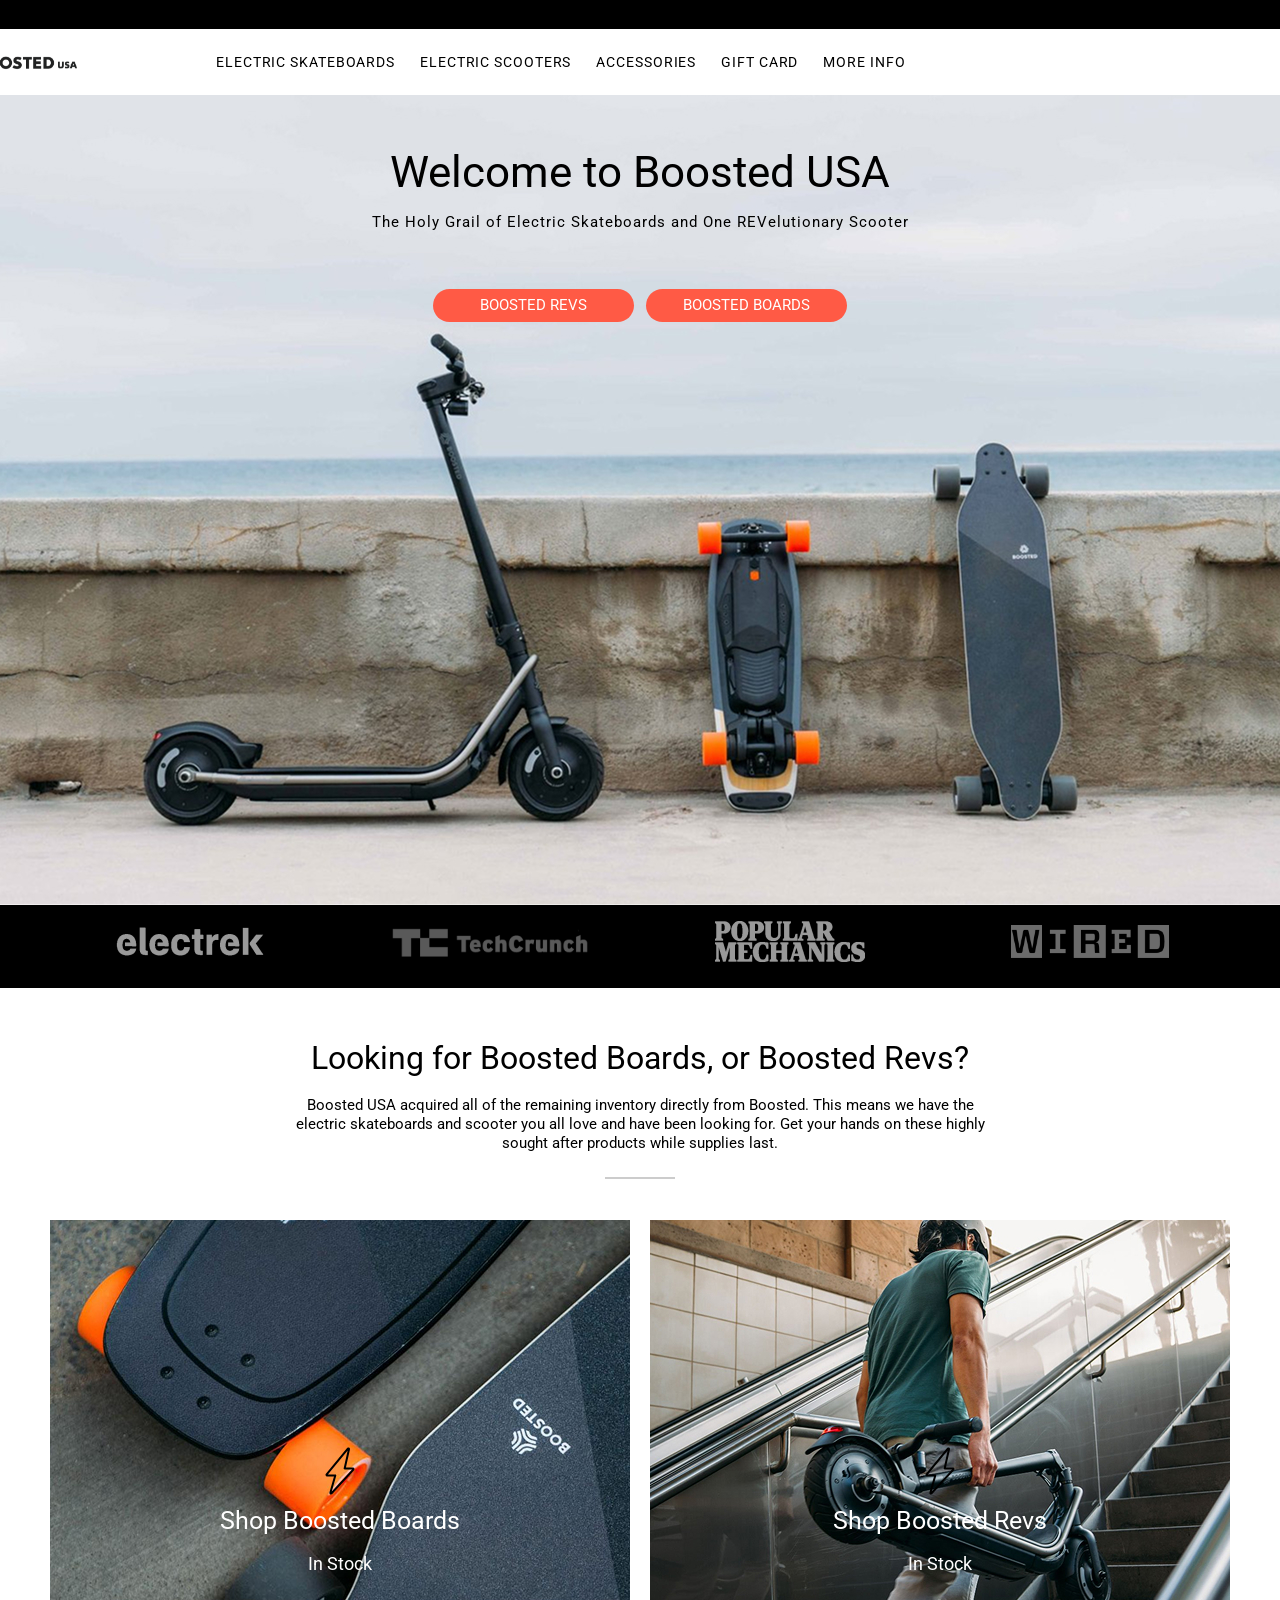
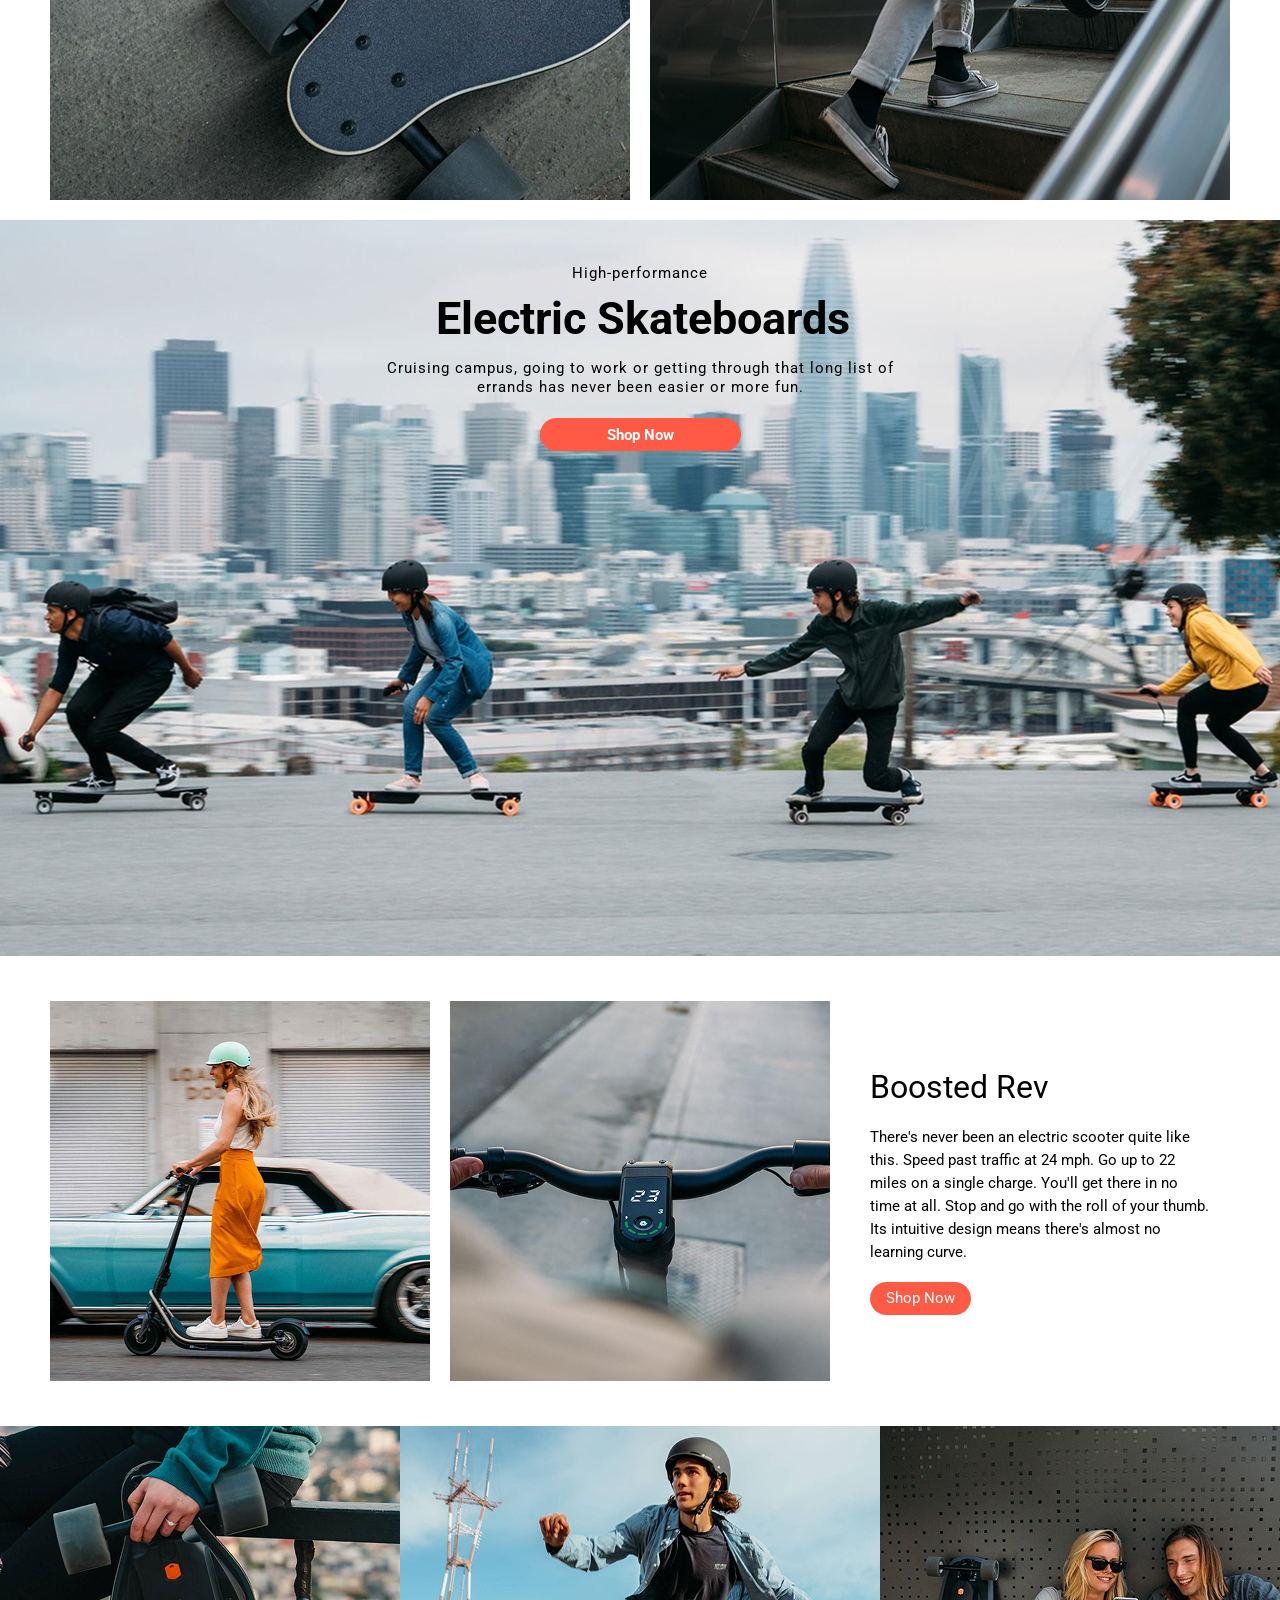
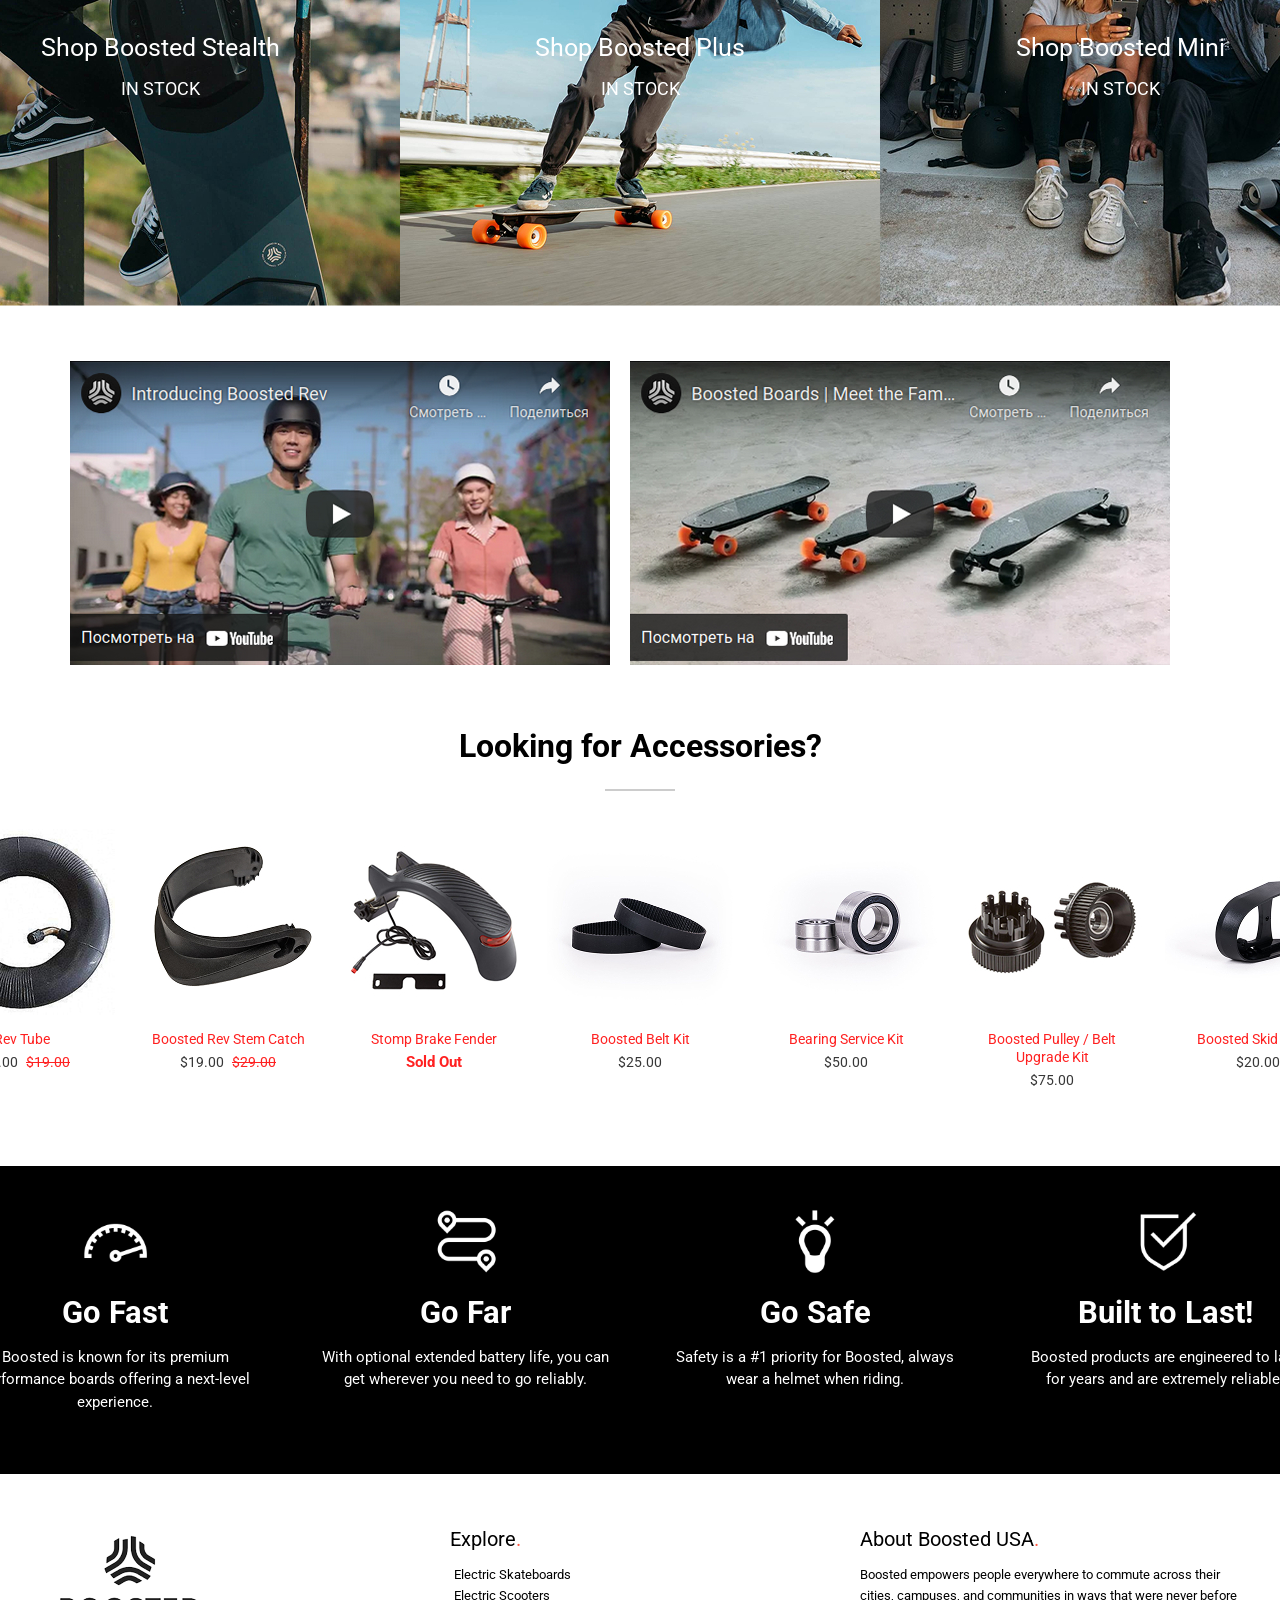
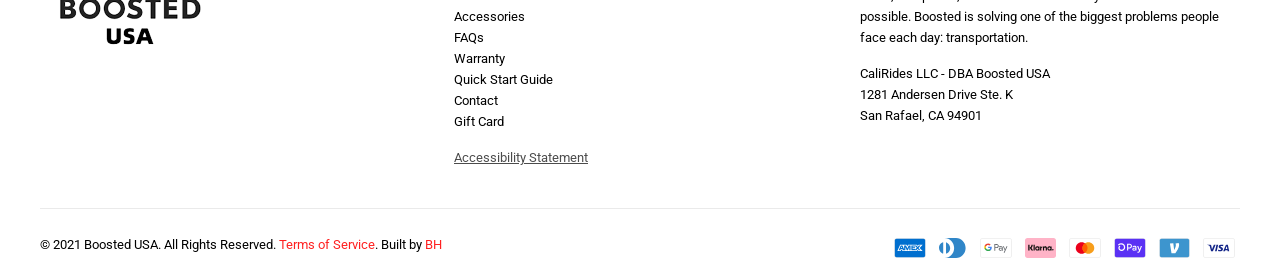
==== commit c2bc635f: "update" ====
--- a/index.html
+++ b/index.html
@@ -16,10 +16,10 @@
                 <img class="logotype_in_top_menu_under_cap" src="Rectangle (1).svg" alt="Boosted USA Logo">
             </div>
             
-            <div class="middle_block_in_top_menu_under_cap">
-                <a href="#">ELECTRIC SKATEBOARDS</a>
-                <a href="#">ELECTRIC SCOOTERS</a>
-                <a href="#">ACCESSORIES</a>
+           <div class="middle_block_in_top_menu_under_cap">
+                <a href="catalog.html">ELECTRIC SKATEBOARDS</a> 
+                <a href="catalog.html">ELECTRIC SCOOTERS</a>
+                <a href="catalog.html">ACCESSORIES</a>
                 <a href="#">GIFT CARD</a>
                 <a href="#">MORE INFO</a>
             </div>
@@ -36,8 +36,8 @@
                 <div class="sub_text_in_photo">The Holy Grail of Electric Skateboards and One REVelutionary Scooter</div>
                 
                 <div class="buttons_block_in_photo">
-                    <a href="#" class="red_button_in_photo">BOOSTED REVS</a>
-                    <a href="#" class="red_button_in_photo">BOOSTED BOARDS</a>
+                    <a href="catalog.html" class="red_button_in_photo">BOOSTED REVS</a>
+                    <a href="catalog.html" class="red_button_in_photo">BOOSTED BOARDS</a>
                 </div>
             </div>
         </div>
@@ -83,7 +83,7 @@
                 <div class="main_title_in_scaters">Electric Skateboards</div>
                 <div class="bottom_small_text_in_scaters">Cruising campus, going to work or getting through that long list of errands has never been easier or more fun.</div>
                 
-                <a href="#" class="red_button_in_scaters">Shop Now</a>
+                <a href="catalog.html" class="red_button_in_scaters">Shop Now</a>
             </div>
         </div>
 
@@ -96,7 +96,7 @@
                 <div class="text_block_in_collagge">
                     <div class="title_in_collagge">Boosted Rev</div>
                     <div class="paragraph_in_collagge">There's never been an electric scooter quite like this. Speed past traffic at 24 mph. Go up to 22 miles on a single charge. You'll get there in no time at all. Stop and go with the roll of your thumb. Its intuitive design means there's almost no learning curve.</div>
-                    <a href="#" class="red_button_in_collagge">Shop Now</a>
+                    <a href="catalog.html" class="red_button_in_collagge">Shop Now</a>
                 </div>
             </div>
 
@@ -278,4 +278,4 @@
         </footer>
         
     </body>
-</html>
+</html>
--- a/style.css
+++ b/style.css
@@ -13,6 +13,18 @@
     overflow: hidden; 
 }
 
+@keyframes skewText {
+    0% { transform: skewX(0deg); }
+    25% { transform: skewX(-15deg); }
+    75% { transform: skewX(15deg); }
+    100% { transform: skewX(0deg); }
+}
+
+.top_cap:hover {
+    animation: skewText 0.5s ease-in-out;
+    cursor: default;
+}
+
 .top_cap_text {
     width: 291px;
     color: #FBFBFB;
@@ -62,11 +74,31 @@
     text-transform: uppercase;
     text-decoration: none; 
     color: #000000;
+    position: relative; 
+    transition: color 0.3s ease; 
+}
+
+.middle_block_in_top_menu_under_cap a::after {
+    content: ""; 
+    position: absolute;
+    left: 0;
+    bottom: -5px; 
+    width: 100%;
+    height: 2px; 
+    background-color: #FF4A32; 
+    transform: scaleX(0); 
+    transform-origin: center; 
+    transition: transform 0.3s ease; 
 }
 
 .middle_block_in_top_menu_under_cap a:hover {
     color: #FF4A32; 
 }
+
+.middle_block_in_top_menu_under_cap a:hover::after {
+    transform: scaleX(1);
+}
+
 
 .the_last_block_in_top_menu_under_cap {
     margin-left: 390px;
@@ -75,6 +107,24 @@
     display: flex;
     align-items: center; 
     gap: 10px;
+}
+
+@keyframes wiggleIcon {
+    0% { transform: rotate(0deg); }
+    25% { transform: rotate(-15deg); }
+    50% { transform: rotate(15deg); }
+    75% { transform: rotate(-15deg); }
+    100% { transform: rotate(0deg); }
+}
+
+.the_last_block_in_top_menu_under_cap img {
+    cursor: pointer; 
+    transition: opacity 0.3s ease; 
+}
+
+.the_last_block_in_top_menu_under_cap img:hover {
+    animation: wiggleIcon 0.5s ease-in-out; 
+    opacity: 0.7;
 }
 
 .hero_section {
@@ -96,6 +146,17 @@
     align-items: center;
 }
 
+@keyframes fadeInUp {
+    0% {
+        opacity: 0;
+        transform: translateY(30px); 
+    }
+    100% {
+        opacity: 1;
+        transform: translateY(0);
+    }
+}
+
 .main_text_in_photo {
     padding-top: 10px;
     font-family: 'Roboto', sans-serif;
@@ -104,6 +165,7 @@
     line-height: 51px;
     color: #000000;
     margin-bottom: 15px;
+    animation: fadeInUp 0.8s cubic-bezier(0.25, 0.46, 0.45, 0.94) forwards; 
 }
 
 .sub_text_in_photo {
@@ -114,6 +176,8 @@
     letter-spacing: 1px;
     color: #000000;
     margin-bottom: 35px;
+    opacity: 0;
+    animation: fadeInUp 0.8s cubic-bezier(0.25, 0.46, 0.45, 0.94) 0.2s forwards; 
 }
 
 .buttons_block_in_photo {
@@ -121,6 +185,12 @@
     display: flex;
     margin-top: 22px;
     justify-content: space-between;
+}
+
+@keyframes buttonShine {
+    0% { left: -100%; }
+    20% { left: 200%; } 
+    100% { left: 200%; }
 }
 
 .red_button_in_photo {
@@ -137,11 +207,34 @@
     display: flex;
     justify-content: center;
     align-items: center;
-    transition: background-color 0.2s ease;
-}
+    position: relative; 
+    overflow: hidden; 
+    transition: transform 0.4s cubic-bezier(0.175, 0.885, 0.32, 1.275), box-shadow 0.4s ease;
+}
+
+.red_button_in_photo::before {
+    content: "";
+    position: absolute;
+    top: 0; 
+    left: -100%;
+    width: 50%; 
+    height: 100%;
+    background: linear-gradient(to right, rgba(255,255,255,0) 0%, rgba(255,255,255,0.4) 50%, rgba(255,255,255,0) 100%);
+    transform: skewX(-25deg); 
+    animation: buttonShine 3s infinite; 
+}
+
 
 .red_button_in_photo:hover {
     background-color: #D34330;
+    transform: scale(1.08); 
+    box-shadow: 0 8px 20px rgba(255, 90, 69, 0.5);
+}
+
+
+.red_button_in_photo:active {
+    transform: scale(0.95); 
+    box-shadow: 0 2px 5px rgba(255, 90, 69, 0.4);
 }
 
 .line_under_first_hero_photo {
@@ -160,6 +253,25 @@
     grid-template-columns: repeat(4, 1fr);
     align-items: center;
     justify-items: center;
+}
+
+@keyframes pulseScale {
+    0% { transform: translateY(-5px) scale(1); }
+    50% { transform: translateY(-5px) scale(1.1); }
+    100% { transform: translateY(-5px) scale(1); }
+}
+
+.logos_block_in_line img {
+    filter: grayscale(100%);
+    opacity: 0.6;
+    transition: filter 0.4s ease, opacity 0.4s ease;
+    cursor: pointer;
+}
+
+.logos_block_in_line img:hover {
+    filter: grayscale(0%);
+    opacity: 1;
+    animation: pulseScale 1s ease-in-out infinite; 
 }
 
 .logos_block_in_line > * {
@@ -233,10 +345,12 @@
 
 .left_photo_board_in_looking_for {
     background-image: url('board.jpg'); 
+    transition: transform 0.4s ease; 
 }
 
 .right_photo_scooter_in_looking_for {
     background-image: url('scooter.jpg'); 
+    transition: transform 0.4s ease; 
 }
 
 .lightning_icon_in_looking_for {
@@ -380,10 +494,24 @@
     object-fit: cover; 
 }
 
+@keyframes slideInFromRight {
+    0% {
+        opacity: 0;
+        transform: translateX(100px); 
+    }
+    100% {
+        opacity: 1;
+        transform: translateX(0); 
+    }
+}
+
 .text_block_in_collagge {
     width: 340px;
     display: flex;
     flex-direction: column;
+    
+    opacity: 0;
+    animation: slideInFromRight 1s cubic-bezier(0.25, 0.46, 0.45, 0.94) 0.5s forwards;
 }
 
 .title_in_collagge {
@@ -493,11 +621,24 @@
     margin-right: 40px;
 }
 
+
+@keyframes blurPulse {
+    0% { filter: blur(0px); }
+    50% { filter: blur(4px); } 
+    100% { filter: blur(0px); }
+}
+
 .video_preview_in_youtube {
     width: 540px;
     height: 304px;
     object-fit: cover;
     cursor: pointer;
+    transition: transform 0.4s ease; 
+}
+
+.video_preview_in_youtube:hover {
+    transform: scale(1.03); 
+    animation: blurPulse 2s infinite;
 }
 
 .accessories_section {
@@ -514,6 +655,17 @@
     flex-direction: column;
     align-items: center;
     margin-bottom: 5px;
+}
+
+@keyframes slideInFromLeft {
+    0% {
+        opacity: 0;
+        transform: translateX(-100px);
+    }
+    100% {
+        opacity: 1;
+        transform: translateX(0);
+    }
 }
 
 .title_text_in_accessories {
@@ -523,6 +675,8 @@
     font-size: 32px;
     line-height: 36px;
     color: #000000;
+    opacity: 0; 
+    animation: slideInFromLeft 1s cubic-bezier(0.25, 0.46, 0.45, 0.94) 0.5s forwards;
 }
 
 .grey_line_in_accessories {
@@ -559,6 +713,26 @@
     cursor: pointer;
 }
 
+@keyframes pointRight {
+    0% { transform: translateX(0); }
+    50% { transform: translateX(5px); } 
+    100% { transform: translateX(0); }
+}
+
+@keyframes pointLeft {
+    0% { transform: translateX(0); }
+    50% { transform: translateX(-5px); } 
+    100% { transform: translateX(0); }
+}
+
+.right_arrow_in_accessories:hover {
+    animation: pointRight 0.8s ease-in-out infinite;
+}
+
+.left_arrow_in_accessories:hover {
+    animation: pointLeft 0.8s ease-in-out infinite;
+}
+
 .items_row_in_accessories {
     display: flex;
     justify-content: center;
@@ -566,12 +740,37 @@
     margin-top: 20px;
 }
 
+@keyframes scaleAndBorder {
+    0% { 
+        transform: scale(1); 
+        border-color: transparent; 
+    }
+    50% { 
+        transform: scale(1.05); 
+        border-color: #FF5A45; 
+    }
+    100% { 
+        transform: scale(1); 
+        border-color: transparent; 
+    }
+}
+
 .item_card_in_accessories {
     display: flex;
     flex-direction: column;
     align-items: center;
     width: 186px;
     flex-shrink: 0;
+    cursor: pointer; 
+    
+    border: 2px solid transparent; 
+    border-radius: 12px;
+    padding: 10px 5px; 
+    box-sizing: border-box;
+}
+
+.item_card_in_accessories:hover {
+    animation: scaleAndBorder 1.5s ease-in-out infinite;
 }
 
 .item_photo_in_accessories {
@@ -618,14 +817,24 @@
     text-decoration: line-through;
 }
 
+
+@keyframes blinkOpacity {
+    0% { opacity: 1; }
+    50% { opacity: 0.3; } 
+    100% { opacity: 1; }
+}
+
+
 .sold_out_in_accessories {
     display: inline-block;
     font-family: 'Roboto', sans-serif;
-    font-weight: 400;
+    font-weight: 700; 
     font-size: 15px;
     line-height: 18px;
-    color: #0000004D;
-}
+    color: #FF2121;
+    animation: blinkOpacity 2s ease-in-out infinite; 
+}
+
 
 .black_features_block_in_final {
     width: 1440px;
@@ -642,12 +851,16 @@
     justify-content: space-around; 
 }
 
-.feature_item_in_final {
-    width: 290px;
-    display: flex;
-    flex-direction: column;
-    align-items: center;
-    text-align: center;
+@keyframes shadowPulseOrange {
+    0% { box-shadow: 0 0 0 rgba(255, 90, 69, 0); }
+    50% { box-shadow: 0 0 25px rgba(255, 90, 69, 0.9); }
+    100% { box-shadow: 0 0 0 rgba(255, 90, 69, 0); }
+}
+
+@keyframes shadowPulseWhite {
+    0% { box-shadow: 0 0 0 rgba(255, 255, 255, 0); }
+    50% { box-shadow: 0 0 25px rgba(255, 255, 255, 0.9); }
+    100% { box-shadow: 0 0 0 rgba(255, 255, 255, 0); }
 }
 
 .feature_icon_in_final {
@@ -655,6 +868,25 @@
     height: 87px;
     margin-top: -30px;
     margin-bottom: 5px;
+    border-radius: 50%; 
+    background-color: #000000; 
+}
+
+.feature_item_in_final {
+    width: 290px;
+    display: flex;
+    flex-direction: column;
+    align-items: center;
+    text-align: center;
+    cursor: pointer;
+}
+
+.feature_item_in_final:nth-child(odd):hover .feature_icon_in_final {
+    animation: shadowPulseOrange 1.5s ease-in infinite;
+}
+
+.feature_item_in_final:nth-child(even):hover .feature_icon_in_final {
+    animation: shadowPulseWhite 1.5s ease-in infinite;
 }
 
 .feature_title_in_final {
@@ -739,7 +971,6 @@
     color: #000000;
 }
 
-
 .footer_bottom_container_in_final {
     width: 1200px;
     height: 70px;
@@ -774,6 +1005,79 @@
     height: 20px; 
 }
 
+::selection {
+    background-color: #FF5A45;
+    color: #FFFFFF;
+}
+
+.footer_about_col_in_final .footer_text_in_final:first-of-type::first-letter {
+    font-size: 250%;
+    color: #FF5A45;
+    font-weight: bold;
+    float: left;
+    margin-right: 6px;
+    line-height: 0.8;
+}
+
+.footer_col_title_in_final::after {
+    content: ".";
+    color: #FF5A45;
+}
+
+.footer_link_in_final::before {
+    content: "› ";
+    color: #FF5A45;
+    opacity: 0;
+    font-weight: bold;
+    display: inline-block;
+    transform: translateX(-10px);
+    transition: all 0.3s ease;
+}
+
+.footer_link_in_final:hover::before {
+    opacity: 1;
+    transform: translateX(0);
+    margin-right: 5px;
+}
+
+.footer_explore_col_in_final .footer_link_in_final:first-child {
+    font-weight: 700;
+    color: #FF5A45; 
+}
+
+
+.footer_explore_col_in_final .footer_link_in_final:last-child {
+    margin-top: 15px; 
+    text-decoration: underline;
+    opacity: 0.7;
+}
+
+
+.bottom_photo_in_collagge {
+    transition: transform 0.4s ease; 
+    cursor: pointer;
+    position: relative; 
+}
+
+.left_photo_board_in_looking_for:hover, 
+.right_photo_scooter_in_looking_for:hover,
+.bottom_photo_in_collagge:hover {
+    transform: scale(1.02);
+    z-index: 10; 
+    box-shadow: 0 15px 30px rgba(0, 0, 0, 0.3);
+}
+
+@keyframes heightPulse {
+    0% { height: 2px; background-color: #CCCCCC; }
+    50% { height: 8px; background-color: #FF5A45; border-radius: 4px; }
+    100% { height: 2px; background-color: #CCCCCC; }
+}
+
+.grey_line_in_looking_for:hover, 
+.grey_line_in_accessories:hover {
+    animation: heightPulse 1s ease-in-out infinite;
+    cursor: pointer;
+}
 
 @media (max-width: 768px) {
     body, html {
@@ -898,5 +1202,4 @@
         width: 100%;
         max-width: 100%;
     }
-}
-
+}
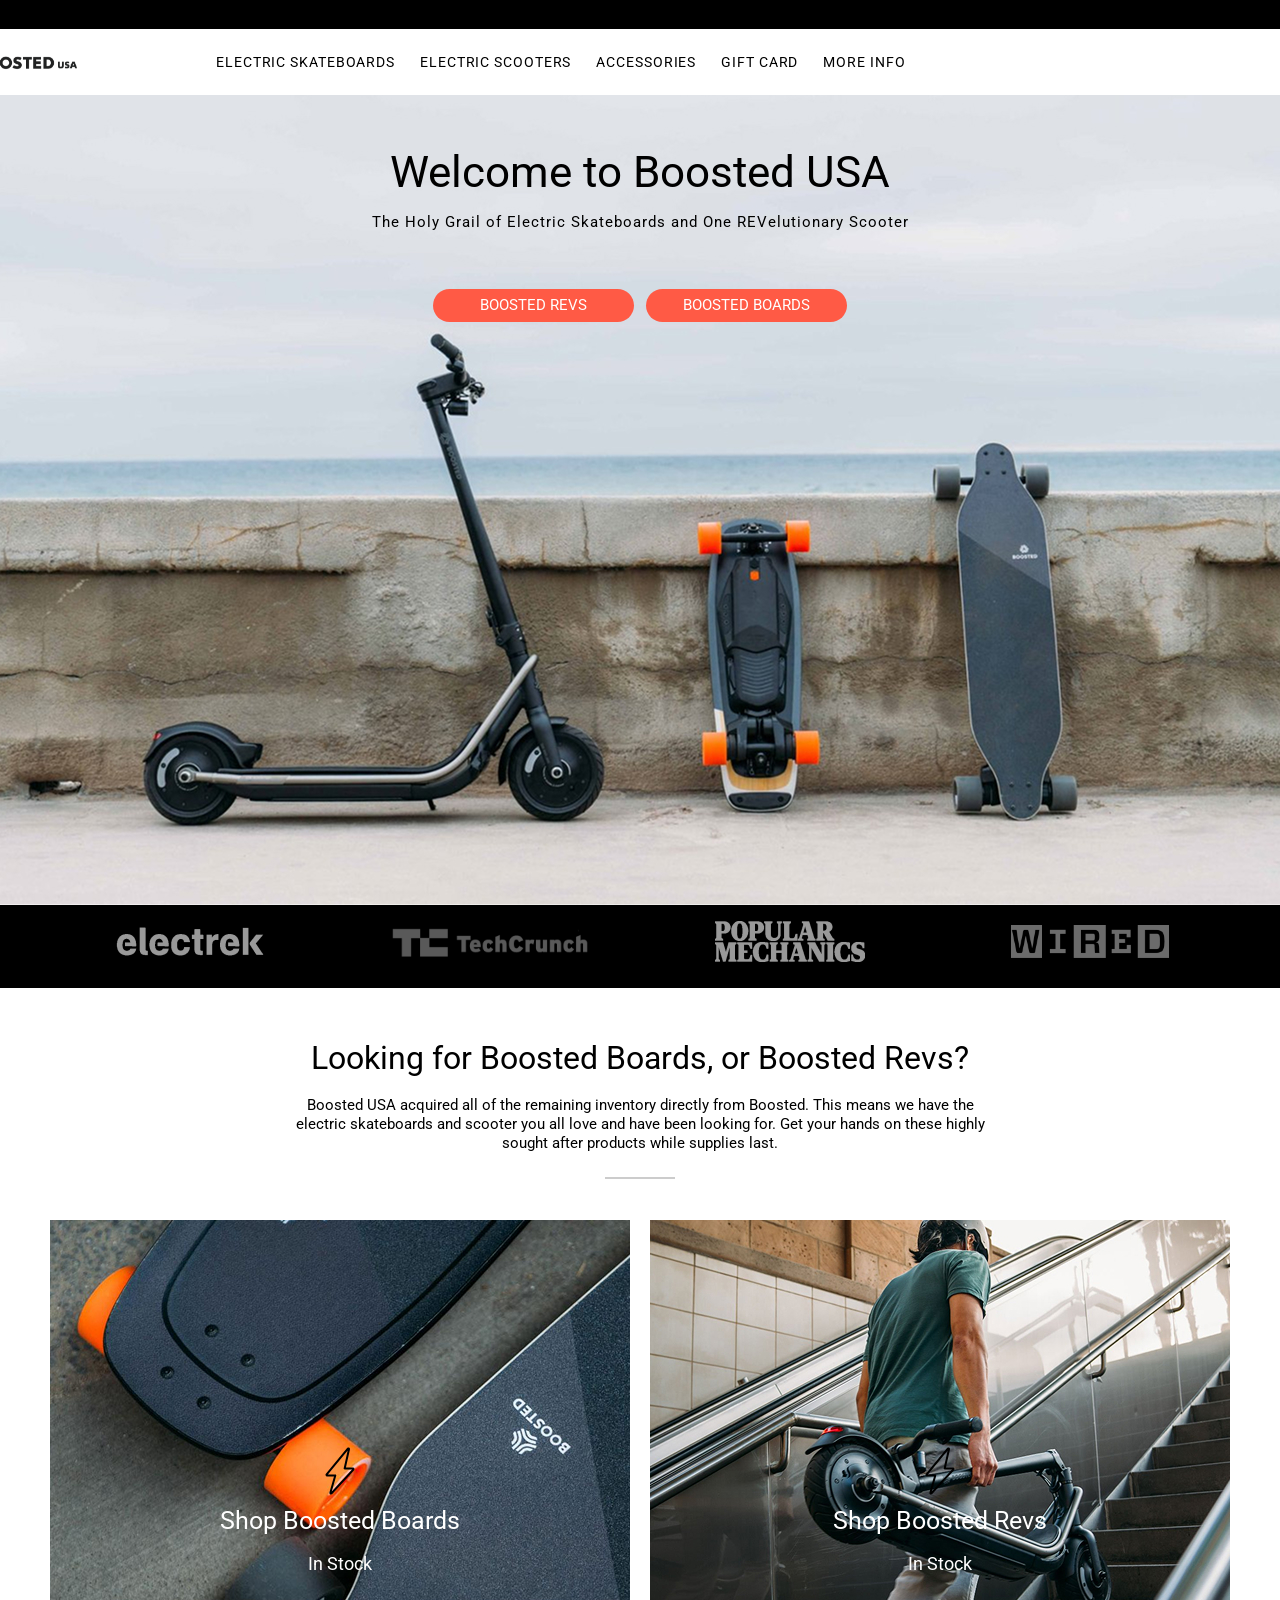
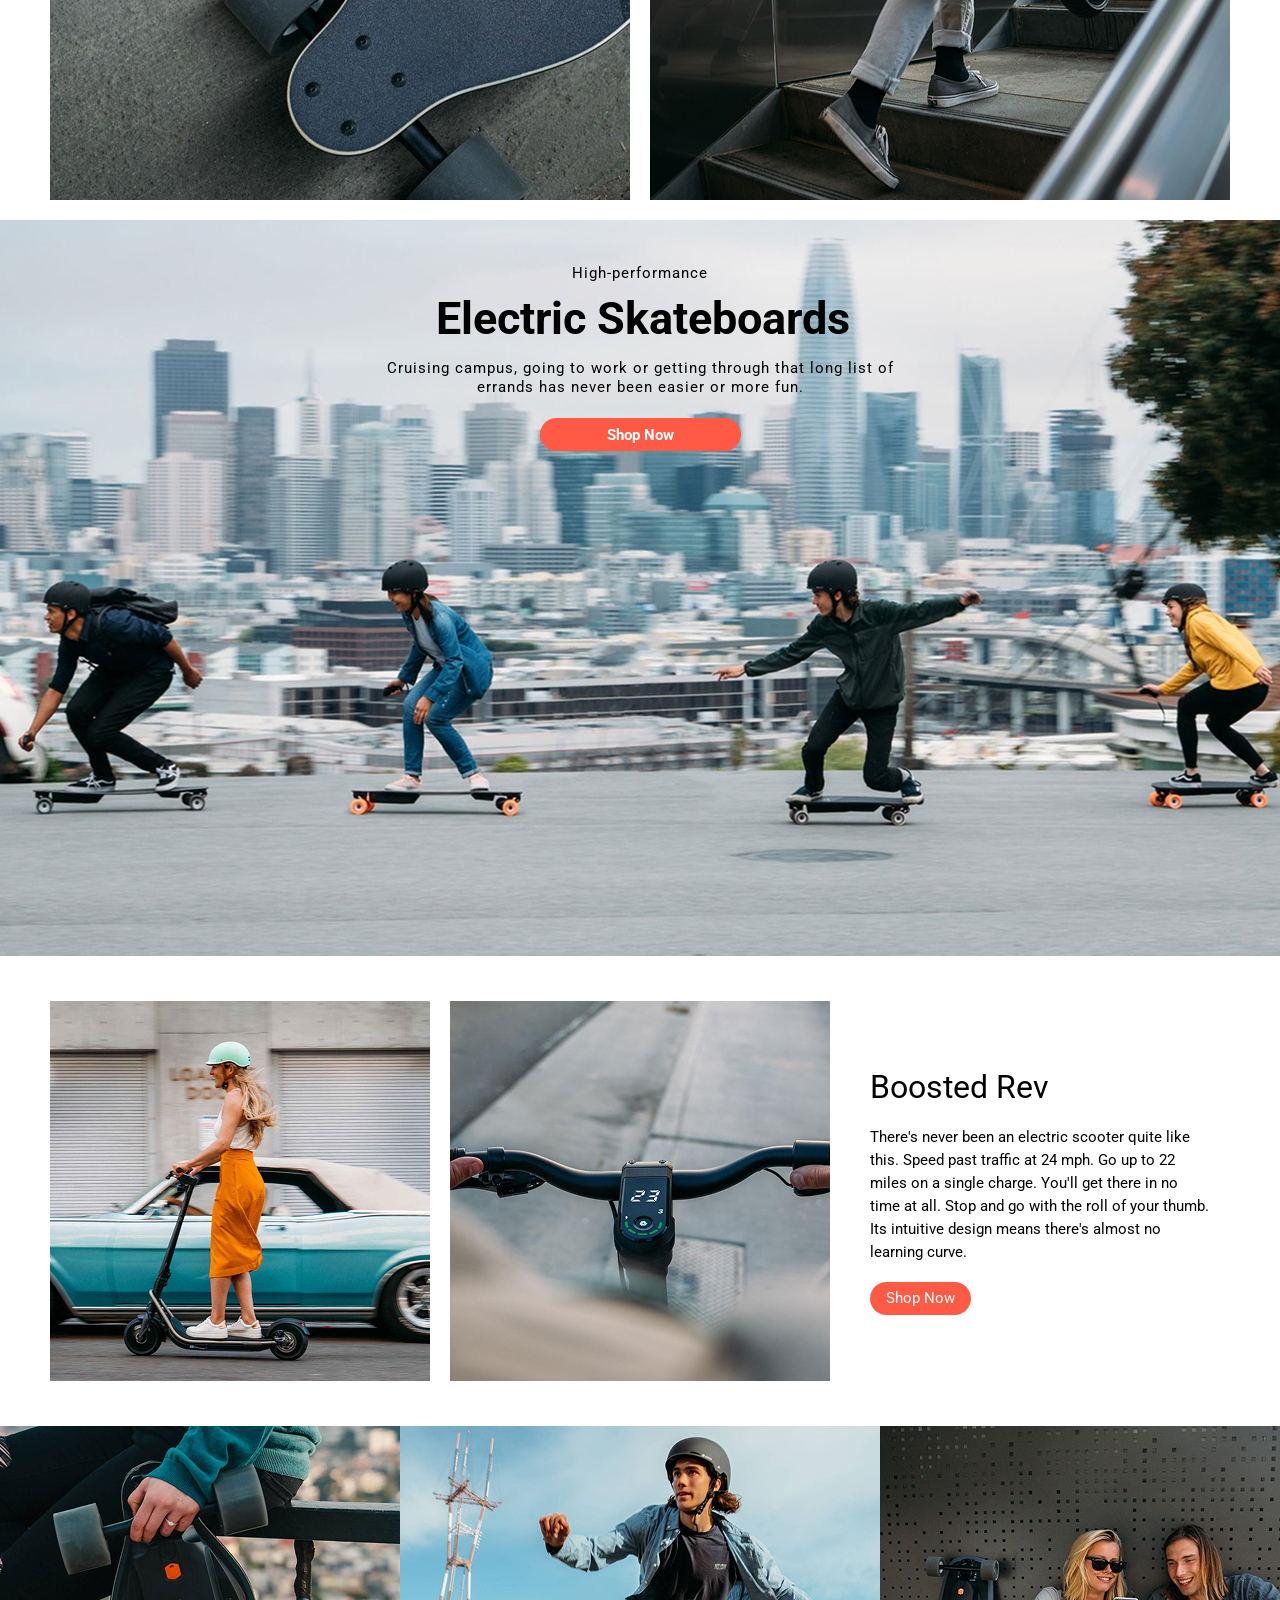
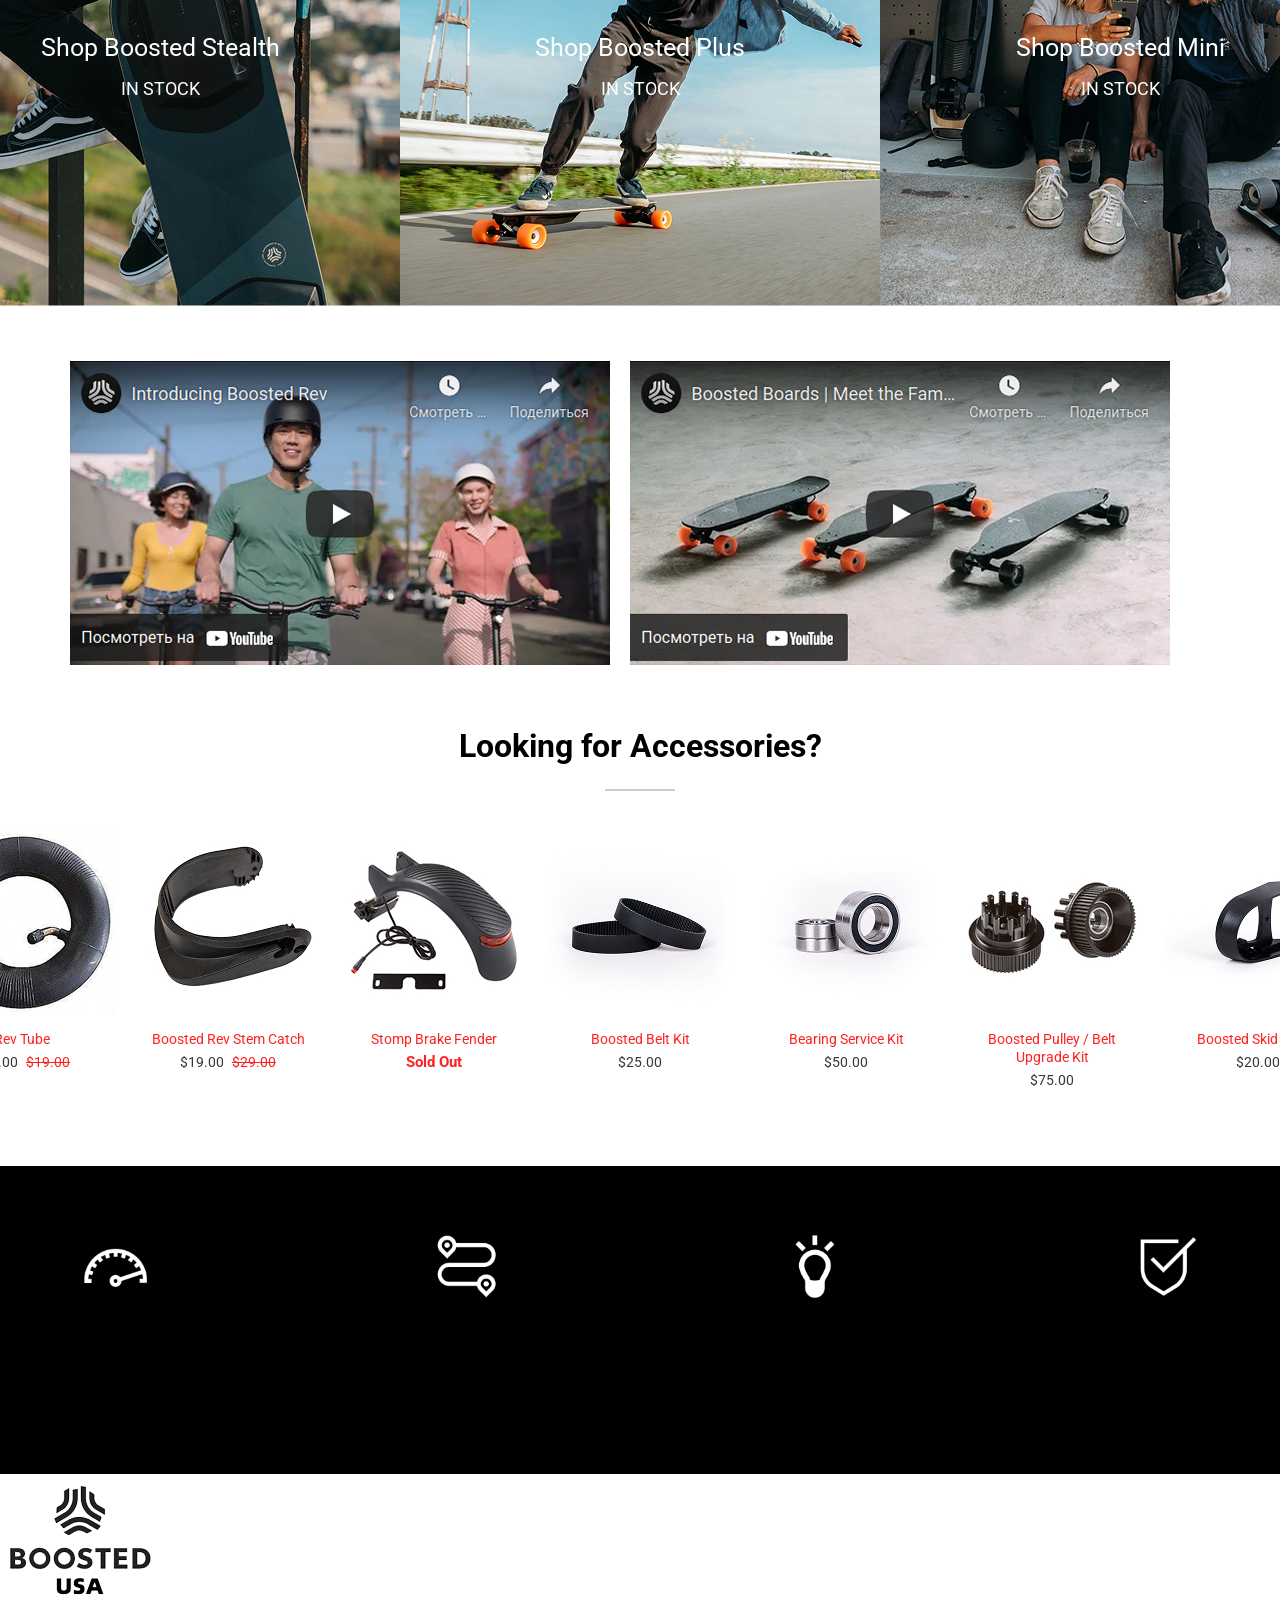
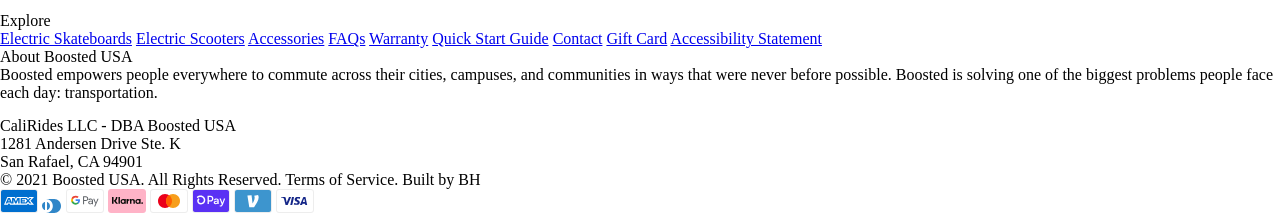
==== commit 5d8bac37: "Merge branch 'main' of https://github.com/StudySelvi0/boosted-usa-landing" ====
--- a/index.html
+++ b/index.html
@@ -278,4 +278,4 @@
         </footer>
         
     </body>
-</html>+</html>
--- a/style.css
+++ b/style.css
@@ -11,6 +11,18 @@
     height: 29px;
     background-color: #000000;
     overflow: hidden; 
+}
+
+@keyframes skewText {
+    0% { transform: skewX(0deg); }
+    25% { transform: skewX(-15deg); }
+    75% { transform: skewX(15deg); }
+    100% { transform: skewX(0deg); }
+}
+
+.top_cap:hover {
+    animation: skewText 0.5s ease-in-out;
+    cursor: default;
 }
 
 @keyframes skewText {
@@ -89,11 +101,31 @@
     transform: scaleX(0); 
     transform-origin: center; 
     transition: transform 0.3s ease; 
+    position: relative; 
+    transition: color 0.3s ease; 
+}
+
+.middle_block_in_top_menu_under_cap a::after {
+    content: ""; 
+    position: absolute;
+    left: 0;
+    bottom: -5px; 
+    width: 100%;
+    height: 2px; 
+    background-color: #FF4A32; 
+    transform: scaleX(0); 
+    transform-origin: center; 
+    transition: transform 0.3s ease; 
 }
 
 .middle_block_in_top_menu_under_cap a:hover {
     color: #FF4A32; 
 }
+
+.middle_block_in_top_menu_under_cap a:hover::after {
+    transform: scaleX(1);
+}
+
 
 .middle_block_in_top_menu_under_cap a:hover::after {
     transform: scaleX(1);
@@ -127,6 +159,24 @@
     opacity: 0.7;
 }
 
+@keyframes wiggleIcon {
+    0% { transform: rotate(0deg); }
+    25% { transform: rotate(-15deg); }
+    50% { transform: rotate(15deg); }
+    75% { transform: rotate(-15deg); }
+    100% { transform: rotate(0deg); }
+}
+
+.the_last_block_in_top_menu_under_cap img {
+    cursor: pointer; 
+    transition: opacity 0.3s ease; 
+}
+
+.the_last_block_in_top_menu_under_cap img:hover {
+    animation: wiggleIcon 0.5s ease-in-out; 
+    opacity: 0.7;
+}
+
 .hero_section {
     width: 1440px;
     height: 810px;
@@ -157,6 +207,17 @@
     }
 }
 
+@keyframes fadeInUp {
+    0% {
+        opacity: 0;
+        transform: translateY(30px); 
+    }
+    100% {
+        opacity: 1;
+        transform: translateY(0);
+    }
+}
+
 .main_text_in_photo {
     padding-top: 10px;
     font-family: 'Roboto', sans-serif;
@@ -165,6 +226,7 @@
     line-height: 51px;
     color: #000000;
     margin-bottom: 15px;
+    animation: fadeInUp 0.8s cubic-bezier(0.25, 0.46, 0.45, 0.94) forwards; 
     animation: fadeInUp 0.8s cubic-bezier(0.25, 0.46, 0.45, 0.94) forwards; 
 }
 
@@ -178,6 +240,8 @@
     margin-bottom: 35px;
     opacity: 0;
     animation: fadeInUp 0.8s cubic-bezier(0.25, 0.46, 0.45, 0.94) 0.2s forwards; 
+    opacity: 0;
+    animation: fadeInUp 0.8s cubic-bezier(0.25, 0.46, 0.45, 0.94) 0.2s forwards; 
 }
 
 .buttons_block_in_photo {
@@ -185,6 +249,12 @@
     display: flex;
     margin-top: 22px;
     justify-content: space-between;
+}
+
+@keyframes buttonShine {
+    0% { left: -100%; }
+    20% { left: 200%; } 
+    100% { left: 200%; }
 }
 
 @keyframes buttonShine {
@@ -224,9 +294,34 @@
     animation: buttonShine 3s infinite; 
 }
 
+    position: relative; 
+    overflow: hidden; 
+    transition: transform 0.4s cubic-bezier(0.175, 0.885, 0.32, 1.275), box-shadow 0.4s ease;
+}
+
+.red_button_in_photo::before {
+    content: "";
+    position: absolute;
+    top: 0; 
+    left: -100%;
+    width: 50%; 
+    height: 100%;
+    background: linear-gradient(to right, rgba(255,255,255,0) 0%, rgba(255,255,255,0.4) 50%, rgba(255,255,255,0) 100%);
+    transform: skewX(-25deg); 
+    animation: buttonShine 3s infinite; 
+}
+
 
 .red_button_in_photo:hover {
     background-color: #D34330;
+    transform: scale(1.08); 
+    box-shadow: 0 8px 20px rgba(255, 90, 69, 0.5);
+}
+
+
+.red_button_in_photo:active {
+    transform: scale(0.95); 
+    box-shadow: 0 2px 5px rgba(255, 90, 69, 0.4);
     transform: scale(1.08); 
     box-shadow: 0 8px 20px rgba(255, 90, 69, 0.5);
 }
@@ -253,6 +348,25 @@
     grid-template-columns: repeat(4, 1fr);
     align-items: center;
     justify-items: center;
+}
+
+@keyframes pulseScale {
+    0% { transform: translateY(-5px) scale(1); }
+    50% { transform: translateY(-5px) scale(1.1); }
+    100% { transform: translateY(-5px) scale(1); }
+}
+
+.logos_block_in_line img {
+    filter: grayscale(100%);
+    opacity: 0.6;
+    transition: filter 0.4s ease, opacity 0.4s ease;
+    cursor: pointer;
+}
+
+.logos_block_in_line img:hover {
+    filter: grayscale(0%);
+    opacity: 1;
+    animation: pulseScale 1s ease-in-out infinite; 
 }
 
 @keyframes pulseScale {
@@ -346,10 +460,12 @@
 .left_photo_board_in_looking_for {
     background-image: url('board.jpg'); 
     transition: transform 0.4s ease; 
+    transition: transform 0.4s ease; 
 }
 
 .right_photo_scooter_in_looking_for {
     background-image: url('scooter.jpg'); 
+    transition: transform 0.4s ease; 
     transition: transform 0.4s ease; 
 }
 
@@ -505,10 +621,24 @@
     }
 }
 
+@keyframes slideInFromRight {
+    0% {
+        opacity: 0;
+        transform: translateX(100px); 
+    }
+    100% {
+        opacity: 1;
+        transform: translateX(0); 
+    }
+}
+
 .text_block_in_collagge {
     width: 340px;
     display: flex;
     flex-direction: column;
+    
+    opacity: 0;
+    animation: slideInFromRight 1s cubic-bezier(0.25, 0.46, 0.45, 0.94) 0.5s forwards;
     
     opacity: 0;
     animation: slideInFromRight 1s cubic-bezier(0.25, 0.46, 0.45, 0.94) 0.5s forwards;
@@ -628,6 +758,13 @@
     100% { filter: blur(0px); }
 }
 
+
+@keyframes blurPulse {
+    0% { filter: blur(0px); }
+    50% { filter: blur(4px); } 
+    100% { filter: blur(0px); }
+}
+
 .video_preview_in_youtube {
     width: 540px;
     height: 304px;
@@ -639,6 +776,12 @@
 .video_preview_in_youtube:hover {
     transform: scale(1.03); 
     animation: blurPulse 2s infinite;
+    transition: transform 0.4s ease; 
+}
+
+.video_preview_in_youtube:hover {
+    transform: scale(1.03); 
+    animation: blurPulse 2s infinite;
 }
 
 .accessories_section {
@@ -668,6 +811,17 @@
     }
 }
 
+@keyframes slideInFromLeft {
+    0% {
+        opacity: 0;
+        transform: translateX(-100px);
+    }
+    100% {
+        opacity: 1;
+        transform: translateX(0);
+    }
+}
+
 .title_text_in_accessories {
     margin-top: -10px;
     font-family: 'Roboto', sans-serif;
@@ -675,6 +829,8 @@
     font-size: 32px;
     line-height: 36px;
     color: #000000;
+    opacity: 0; 
+    animation: slideInFromLeft 1s cubic-bezier(0.25, 0.46, 0.45, 0.94) 0.5s forwards;
     opacity: 0; 
     animation: slideInFromLeft 1s cubic-bezier(0.25, 0.46, 0.45, 0.94) 0.5s forwards;
 }
@@ -733,11 +889,46 @@
     animation: pointLeft 0.8s ease-in-out infinite;
 }
 
+@keyframes pointRight {
+    0% { transform: translateX(0); }
+    50% { transform: translateX(5px); } 
+    100% { transform: translateX(0); }
+}
+
+@keyframes pointLeft {
+    0% { transform: translateX(0); }
+    50% { transform: translateX(-5px); } 
+    100% { transform: translateX(0); }
+}
+
+.right_arrow_in_accessories:hover {
+    animation: pointRight 0.8s ease-in-out infinite;
+}
+
+.left_arrow_in_accessories:hover {
+    animation: pointLeft 0.8s ease-in-out infinite;
+}
+
 .items_row_in_accessories {
     display: flex;
     justify-content: center;
     gap: 20px;
     margin-top: 20px;
+}
+
+@keyframes scaleAndBorder {
+    0% { 
+        transform: scale(1); 
+        border-color: transparent; 
+    }
+    50% { 
+        transform: scale(1.05); 
+        border-color: #FF5A45; 
+    }
+    100% { 
+        transform: scale(1); 
+        border-color: transparent; 
+    }
 }
 
 @keyframes scaleAndBorder {
@@ -771,6 +962,16 @@
 
 .item_card_in_accessories:hover {
     animation: scaleAndBorder 1.5s ease-in-out infinite;
+    cursor: pointer; 
+    
+    border: 2px solid transparent; 
+    border-radius: 12px;
+    padding: 10px 5px; 
+    box-sizing: border-box;
+}
+
+.item_card_in_accessories:hover {
+    animation: scaleAndBorder 1.5s ease-in-out infinite;
 }
 
 .item_photo_in_accessories {
@@ -825,15 +1026,27 @@
 }
 
 
+
+@keyframes blinkOpacity {
+    0% { opacity: 1; }
+    50% { opacity: 0.3; } 
+    100% { opacity: 1; }
+}
+
+
 .sold_out_in_accessories {
     display: inline-block;
     font-family: 'Roboto', sans-serif;
+    font-weight: 700; 
     font-weight: 700; 
     font-size: 15px;
     line-height: 18px;
     color: #FF2121;
     animation: blinkOpacity 2s ease-in-out infinite; 
-}
+    color: #FF2121;
+    animation: blinkOpacity 2s ease-in-out infinite; 
+}
+
 
 
 .black_features_block_in_final {
@@ -872,6 +1085,27 @@
     background-color: #000000; 
 }
 
+@keyframes shadowPulseOrange {
+    0% { box-shadow: 0 0 0 rgba(255, 90, 69, 0); }
+    50% { box-shadow: 0 0 25px rgba(255, 90, 69, 0.9); }
+    100% { box-shadow: 0 0 0 rgba(255, 90, 69, 0); }
+}
+
+@keyframes shadowPulseWhite {
+    0% { box-shadow: 0 0 0 rgba(255, 255, 255, 0); }
+    50% { box-shadow: 0 0 25px rgba(255, 255, 255, 0.9); }
+    100% { box-shadow: 0 0 0 rgba(255, 255, 255, 0); }
+}
+
+.feature_icon_in_final {
+    width: 87px;
+    height: 87px;
+    margin-top: -30px;
+    margin-bottom: 5px;
+    border-radius: 50%; 
+    background-color: #000000; 
+}
+
 .feature_item_in_final {
     width: 290px;
     display: flex;
@@ -879,8 +1113,15 @@
     align-items: center;
     text-align: center;
     cursor: pointer;
-}
-
+    cursor: pointer;
+}
+
+.feature_item_in_final:nth-child(odd):hover .feature_icon_in_final {
+    animation: shadowPulseOrange 1.5s ease-in infinite;
+}
+
+.feature_item_in_final:nth-child(even):hover .feature_icon_in_final {
+    animation: shadowPulseWhite 1.5s ease-in infinite;
 .feature_item_in_final:nth-child(odd):hover .feature_icon_in_final {
     animation: shadowPulseOrange 1.5s ease-in infinite;
 }
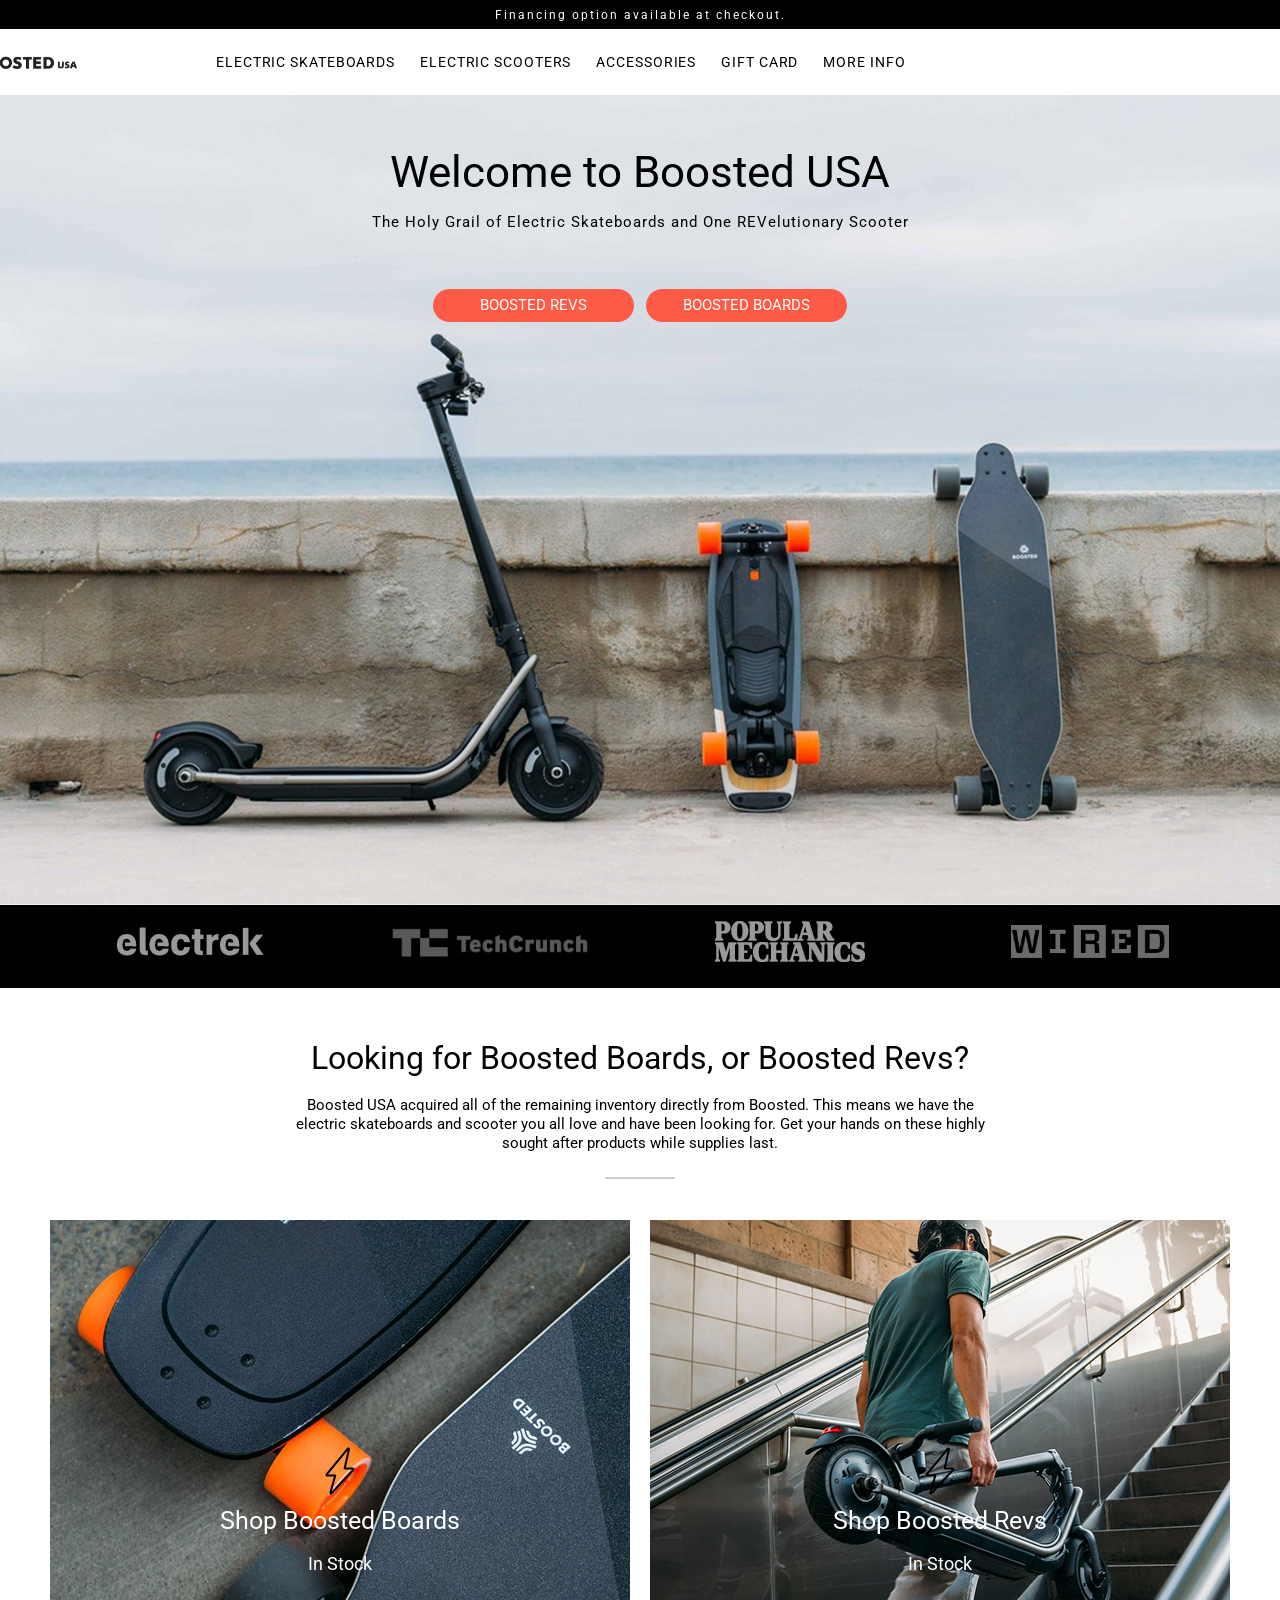
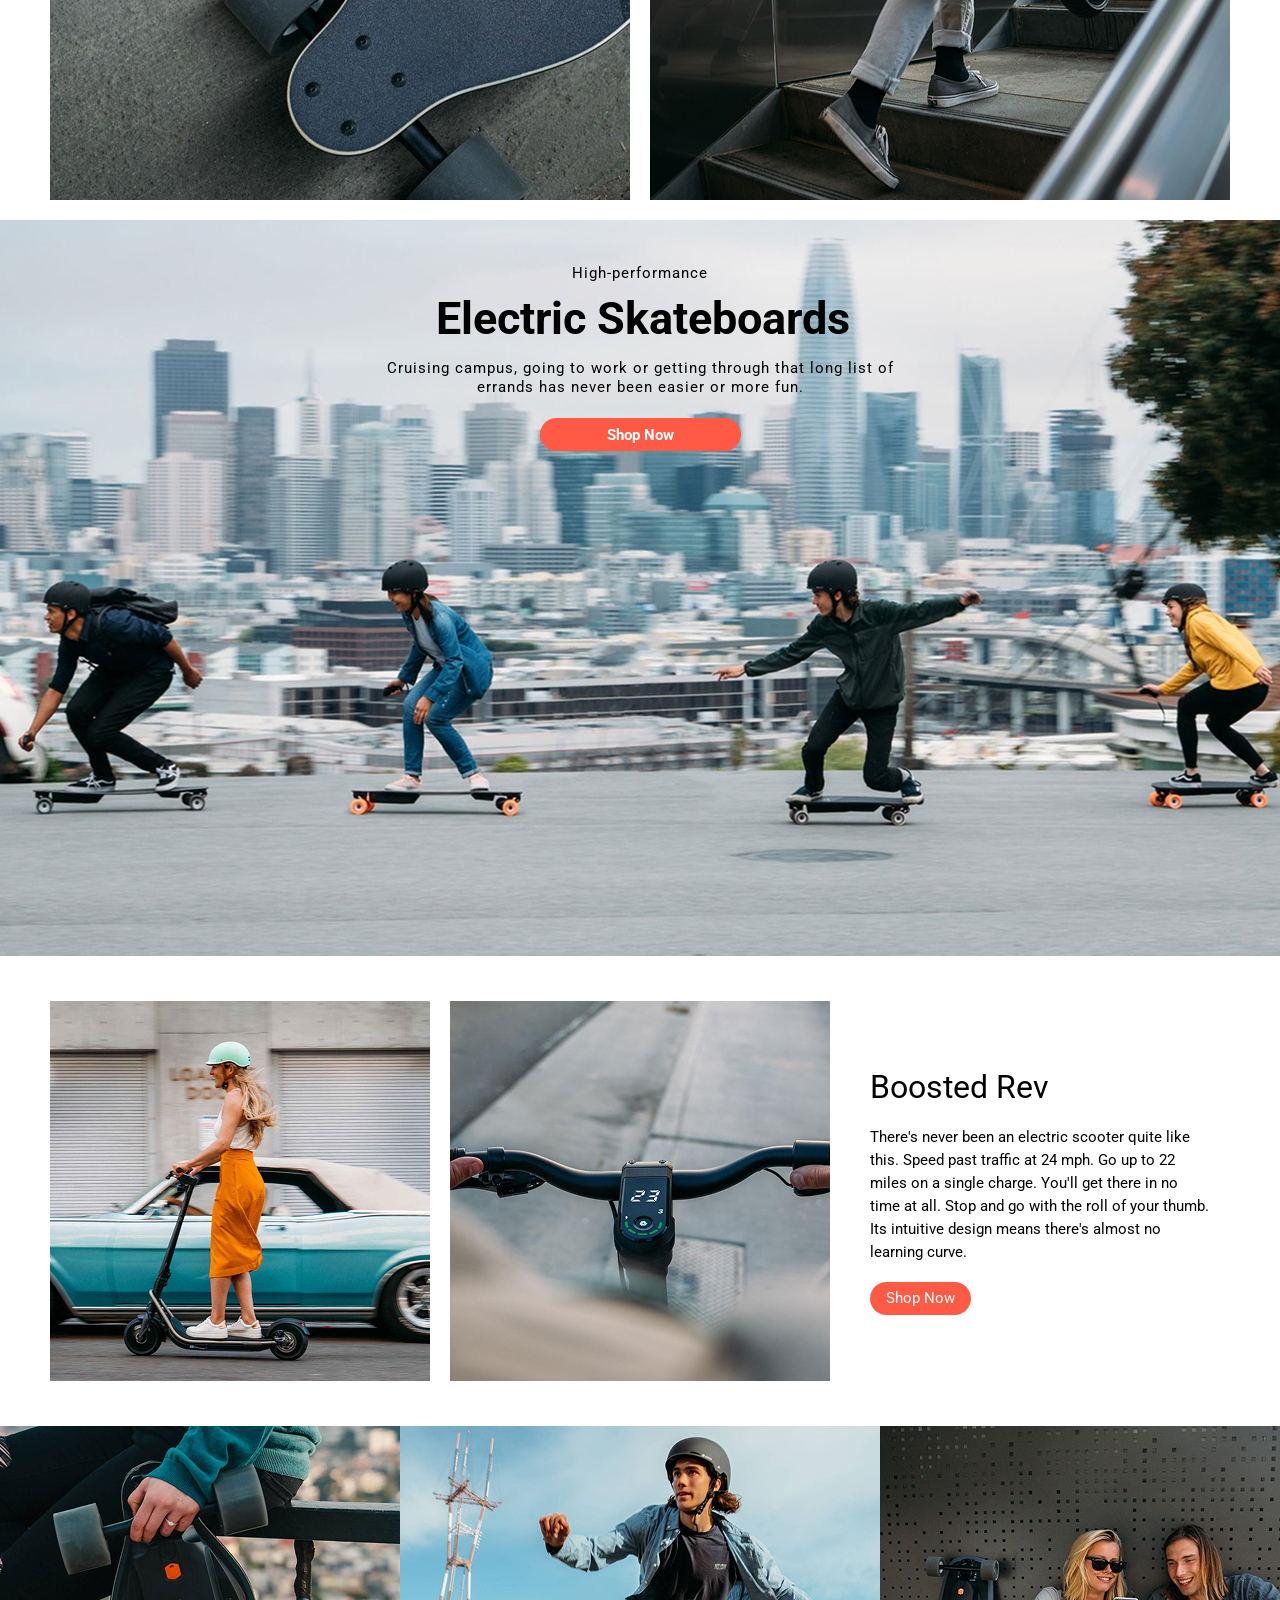
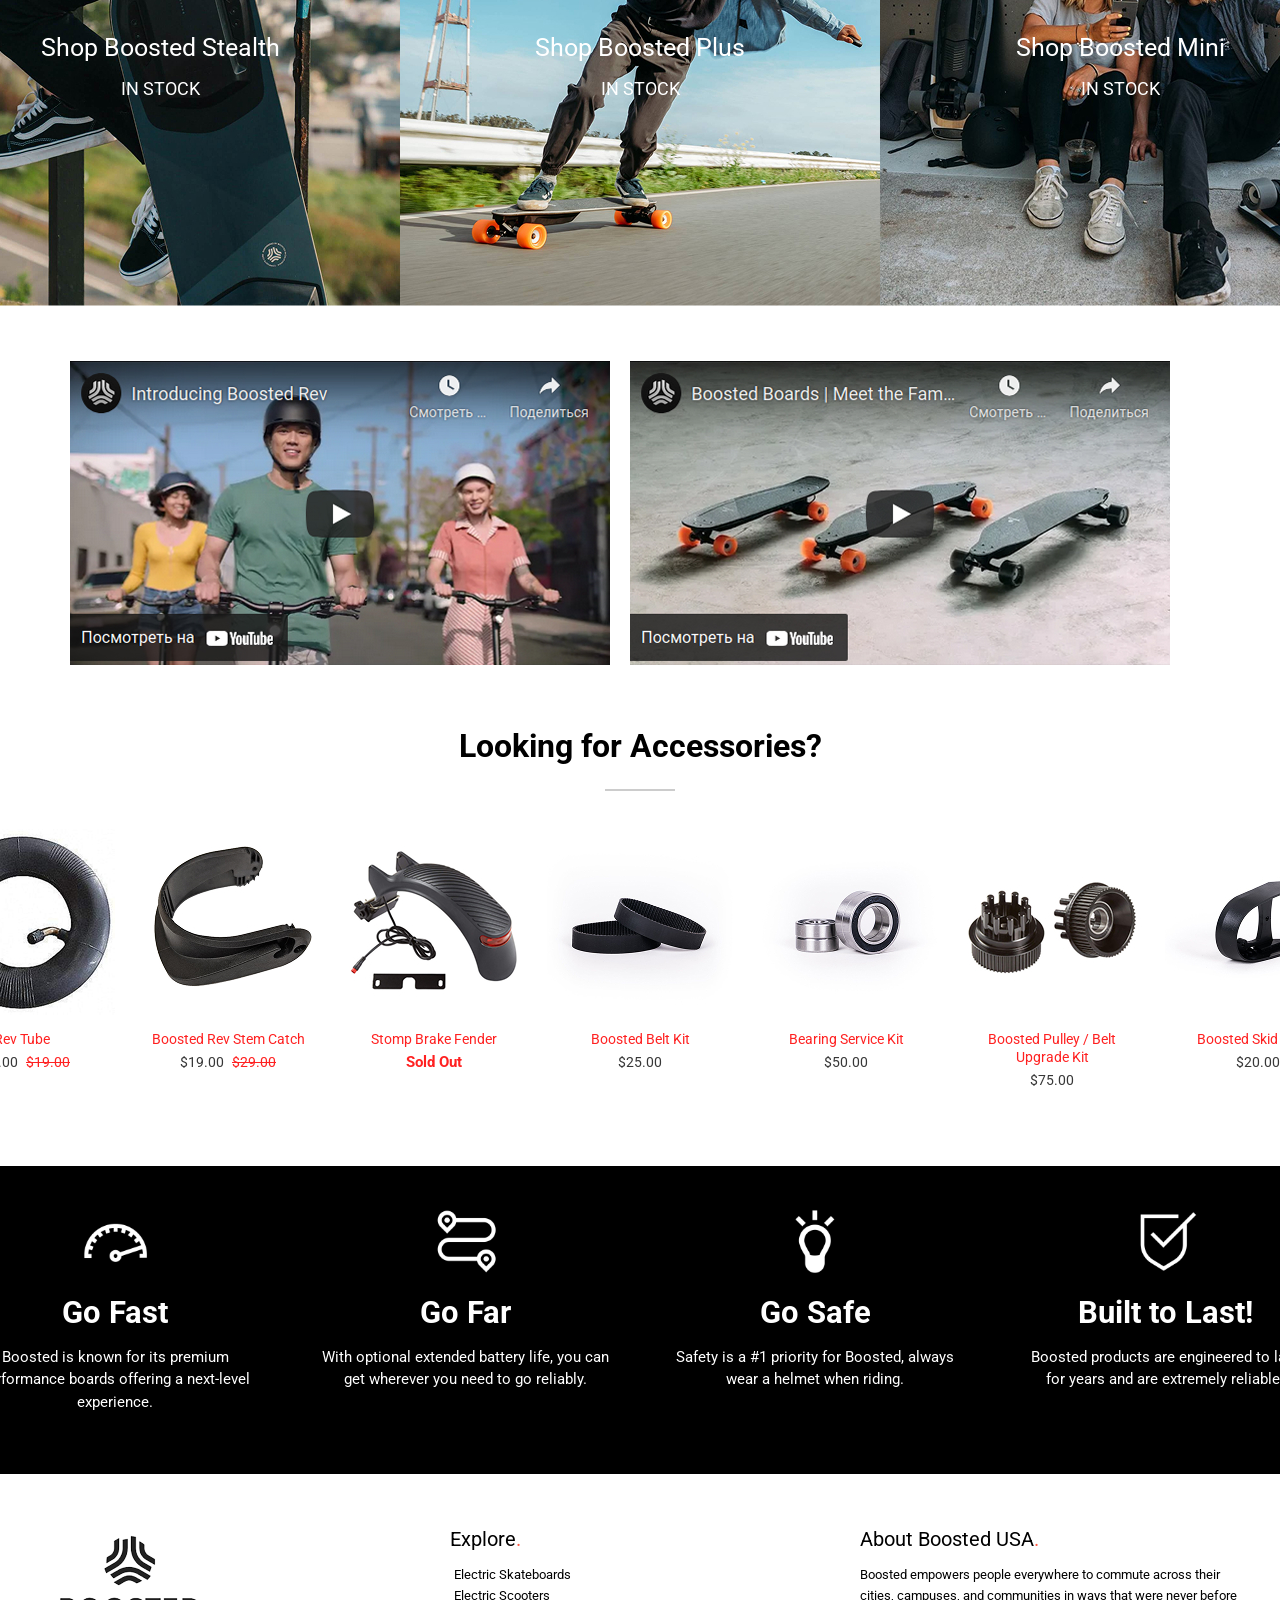
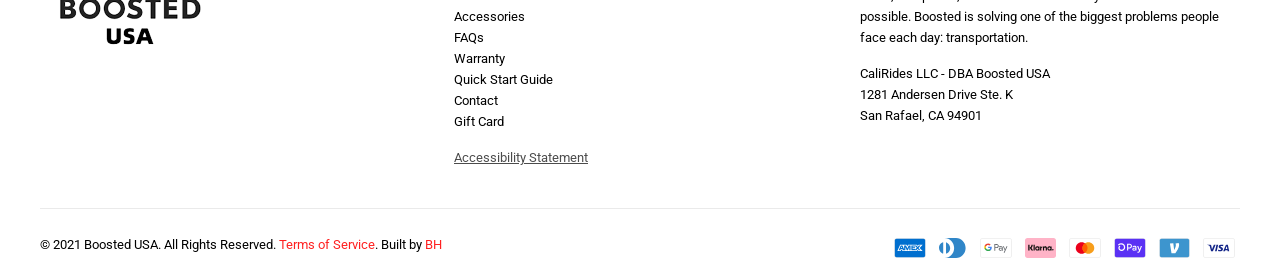
==== commit c2684f88: "update" ====
--- a/index.html
+++ b/index.html
@@ -8,7 +8,26 @@
         <link href="https://fonts.googleapis.com/css2?family=Roboto:wght@400;500;700&display=swap" rel="stylesheet">
         <link rel="stylesheet" href="style.css">
     </head>
-    <body>
+        <body>
+<script>
+    // Ждем, пока браузер отрисует страницу
+    window.addEventListener('DOMContentLoaded', () => {
+        const preloader = document.getElementById('preloader');
+        
+        // Если прелоадер есть, убиваем его через 1 секунду жестко
+        if (preloader) {
+            setTimeout(() => {
+                preloader.style.opacity = '0'; // Плавное исчезновение
+                
+                // Ждем окончания анимации прозрачности и прячем полностью
+                setTimeout(() => {
+                    preloader.style.display = 'none';
+                }, 500);
+            }, 1000); // 1000 мс = 1 секунда показа
+        }
+    });
+</script>
+
         <div class="top_cap">Financing option available at checkout.</div>
         
         <div class="top_menu_under_cap">
@@ -24,9 +43,14 @@
                 <a href="#">MORE INFO</a>
             </div>
 
-            <div class="the_last_block_in_top_menu_under_cap">
+           <div class="the_last_block_in_top_menu_under_cap">
+            <a href="login.html">
                 <img src="Frame.svg" alt="User">
+            </a>
+            
+            <a href="catalog.html">
                 <img src="Frame (1).svg" alt="Shop">
+            </a>
             </div>
         </div>
         
--- a/style.css
+++ b/style.css
@@ -7,10 +7,23 @@
 }
 
 .top_cap {
-    width: 1440px; 
+    width: 100%; 
     height: 29px;
     background-color: #000000;
     overflow: hidden; 
+    color: #FBFBFB;
+    font-family: 'Roboto', sans-serif;
+    font-weight: 400;
+    font-size: 12px;
+    letter-spacing: 2px;
+    display: flex;
+    justify-content: center;
+    align-items: center;
+    cursor: default;
+}
+
+.top_cap:hover {
+    animation: skewText 0.5s ease-in-out;
 }
 
 @keyframes skewText {
@@ -20,35 +33,6 @@
     100% { transform: skewX(0deg); }
 }
 
-.top_cap:hover {
-    animation: skewText 0.5s ease-in-out;
-    cursor: default;
-}
-
-@keyframes skewText {
-    0% { transform: skewX(0deg); }
-    25% { transform: skewX(-15deg); }
-    75% { transform: skewX(15deg); }
-    100% { transform: skewX(0deg); }
-}
-
-.top_cap:hover {
-    animation: skewText 0.5s ease-in-out;
-    cursor: default;
-}
-
-.top_cap_text {
-    width: 291px;
-    color: #FBFBFB;
-    font-family: 'Roboto', sans-serif;
-    font-weight: 400;
-    font-size: 12px;
-    line-height: 15px;
-    letter-spacing: 2px;
-    display: flex;
-    justify-content: center;
-    align-items: center;
-}
 
 .top_menu_under_cap {
     display: flex;
@@ -292,7 +276,7 @@
     background: linear-gradient(to right, rgba(255,255,255,0) 0%, rgba(255,255,255,0.4) 50%, rgba(255,255,255,0) 100%);
     transform: skewX(-25deg); 
     animation: buttonShine 3s infinite; 
-}
+
 
     position: relative; 
     overflow: hidden; 
@@ -1122,6 +1106,7 @@
 
 .feature_item_in_final:nth-child(even):hover .feature_icon_in_final {
     animation: shadowPulseWhite 1.5s ease-in infinite;
+}
 .feature_item_in_final:nth-child(odd):hover .feature_icon_in_final {
     animation: shadowPulseOrange 1.5s ease-in infinite;
 }
@@ -1443,4 +1428,4 @@
         width: 100%;
         max-width: 100%;
     }
-}+}
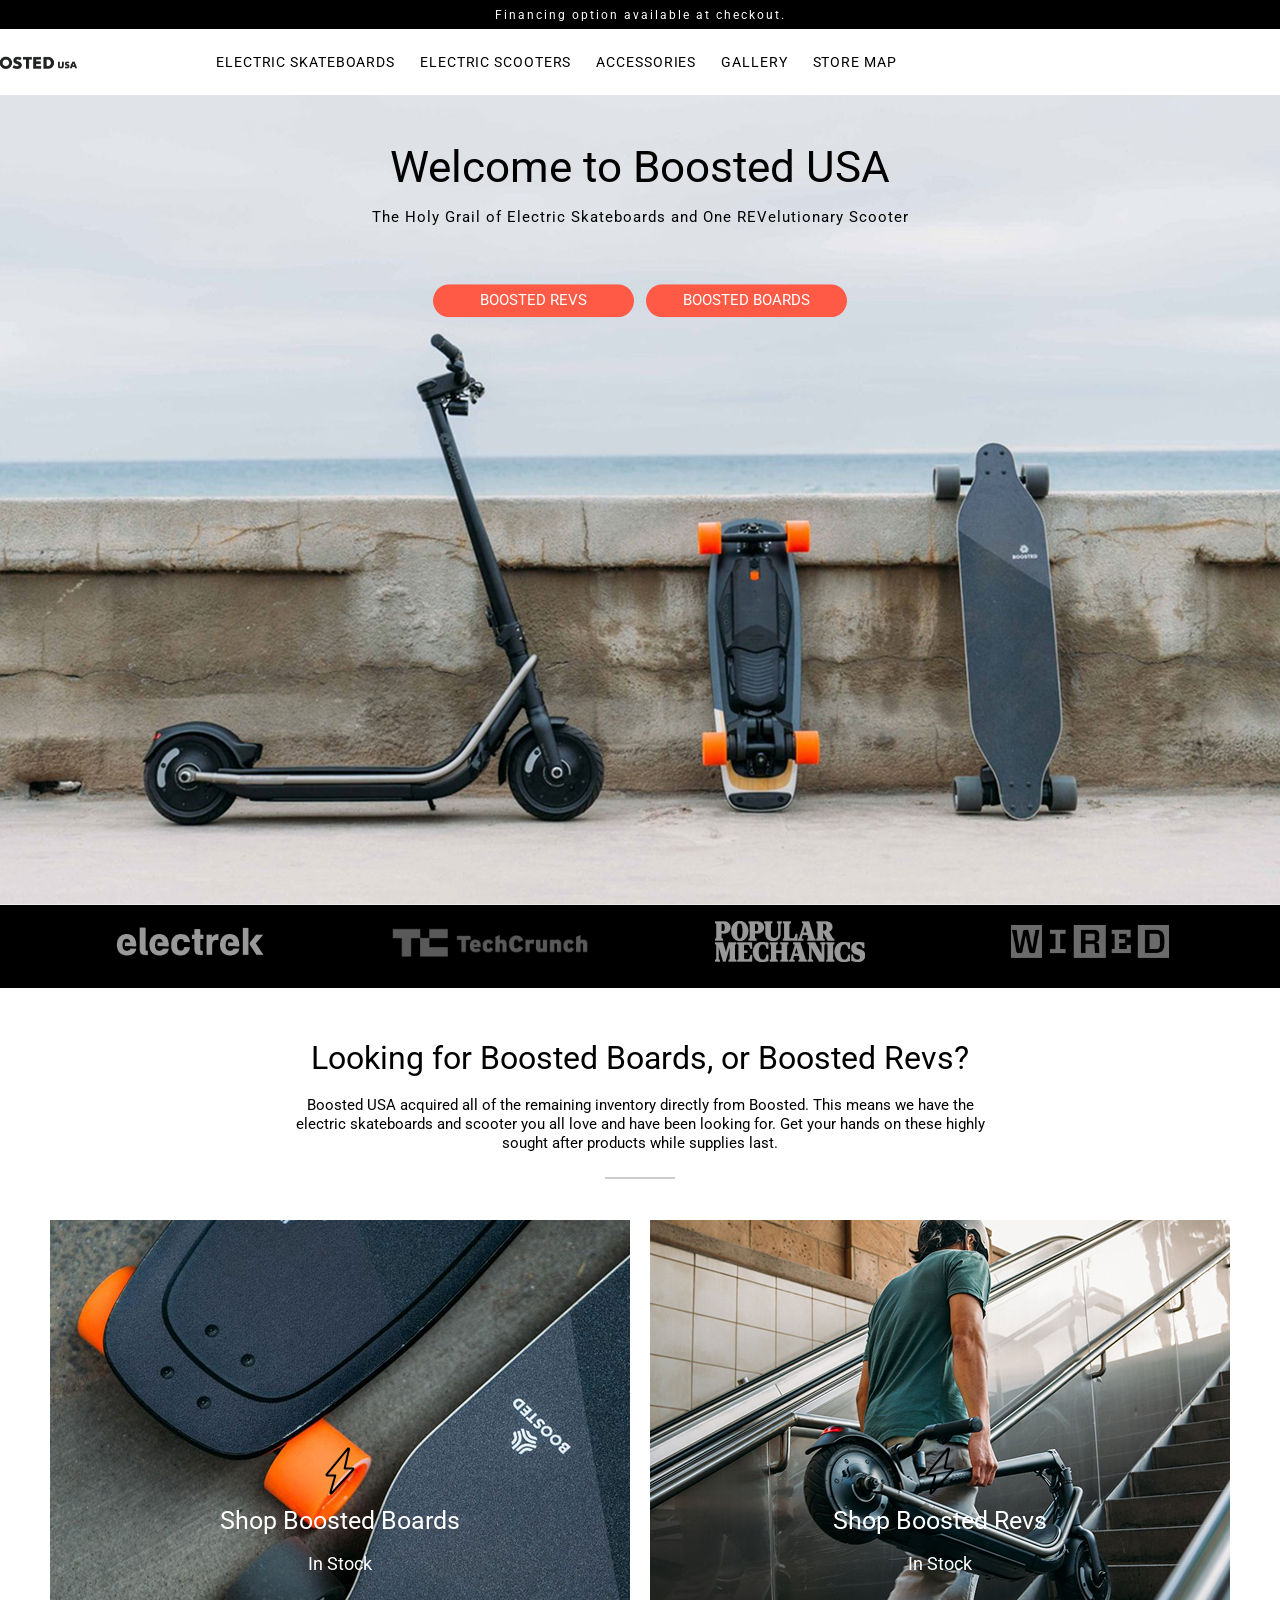
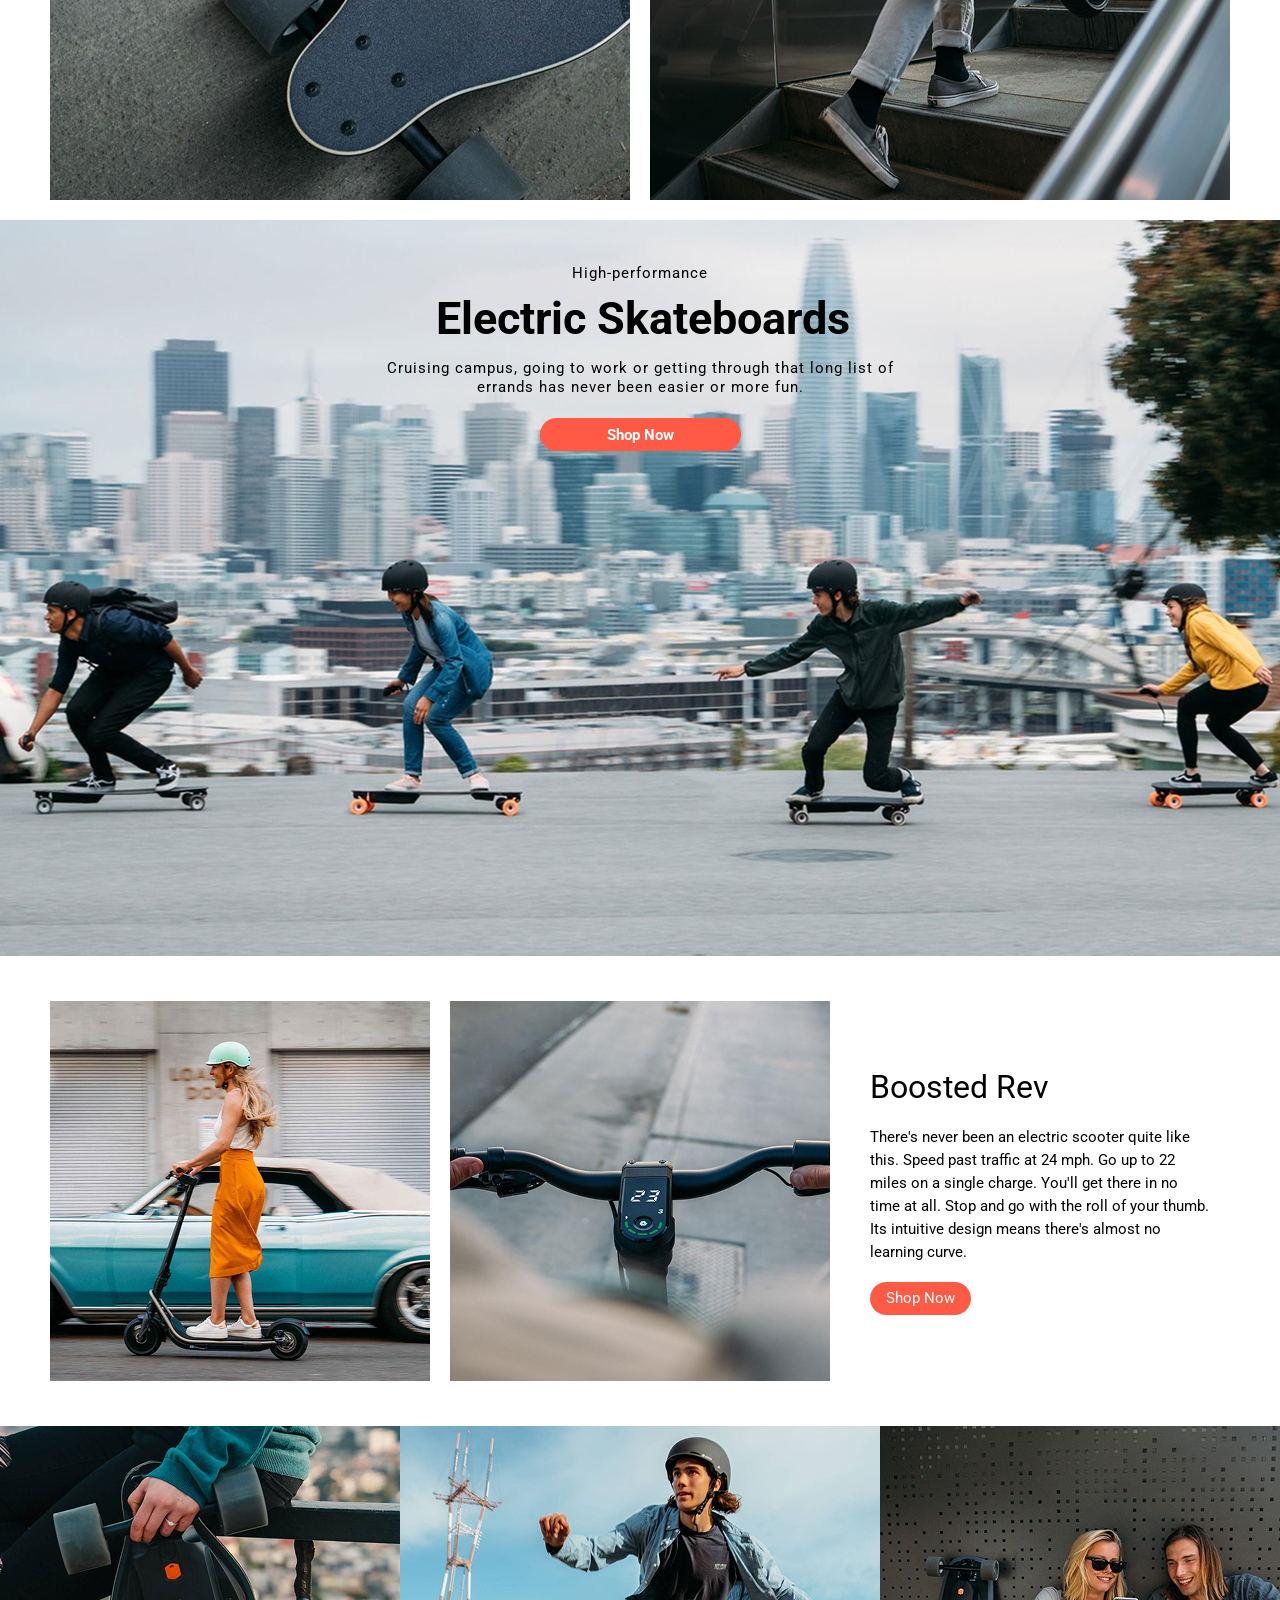
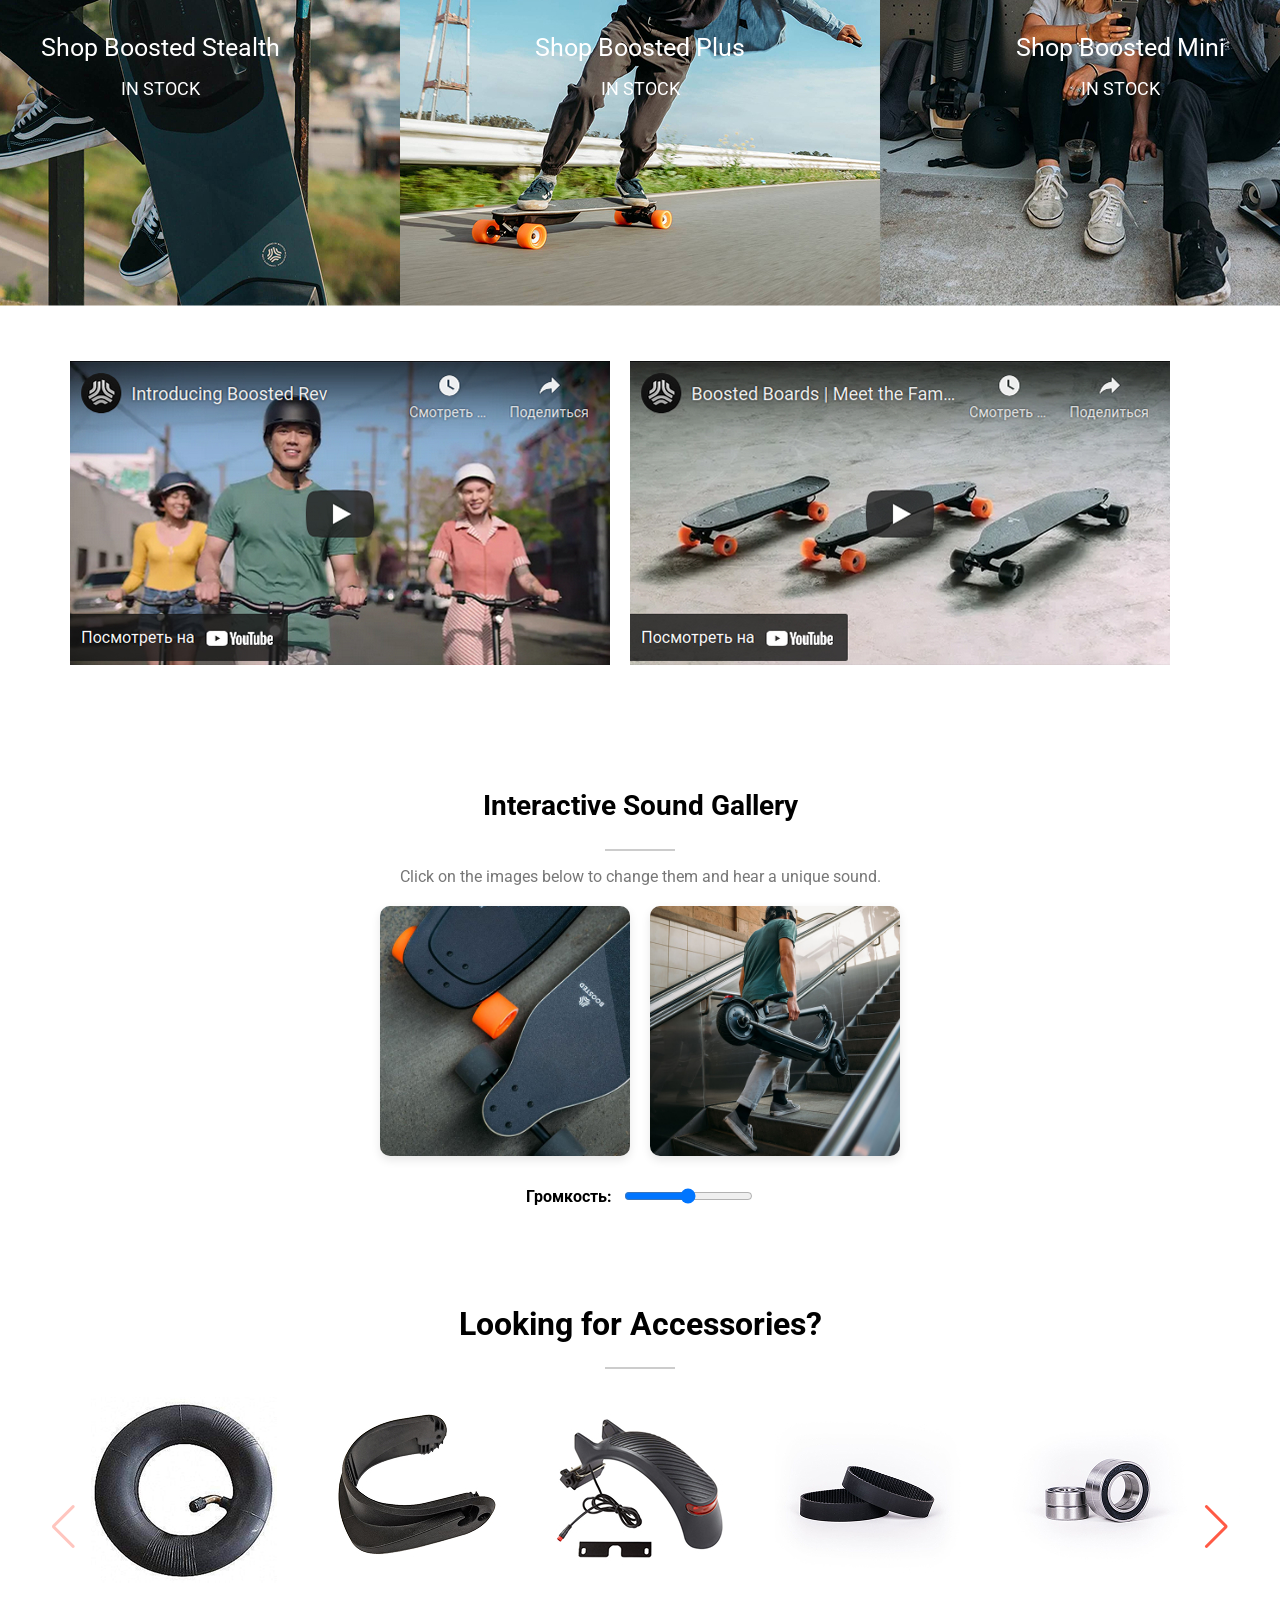
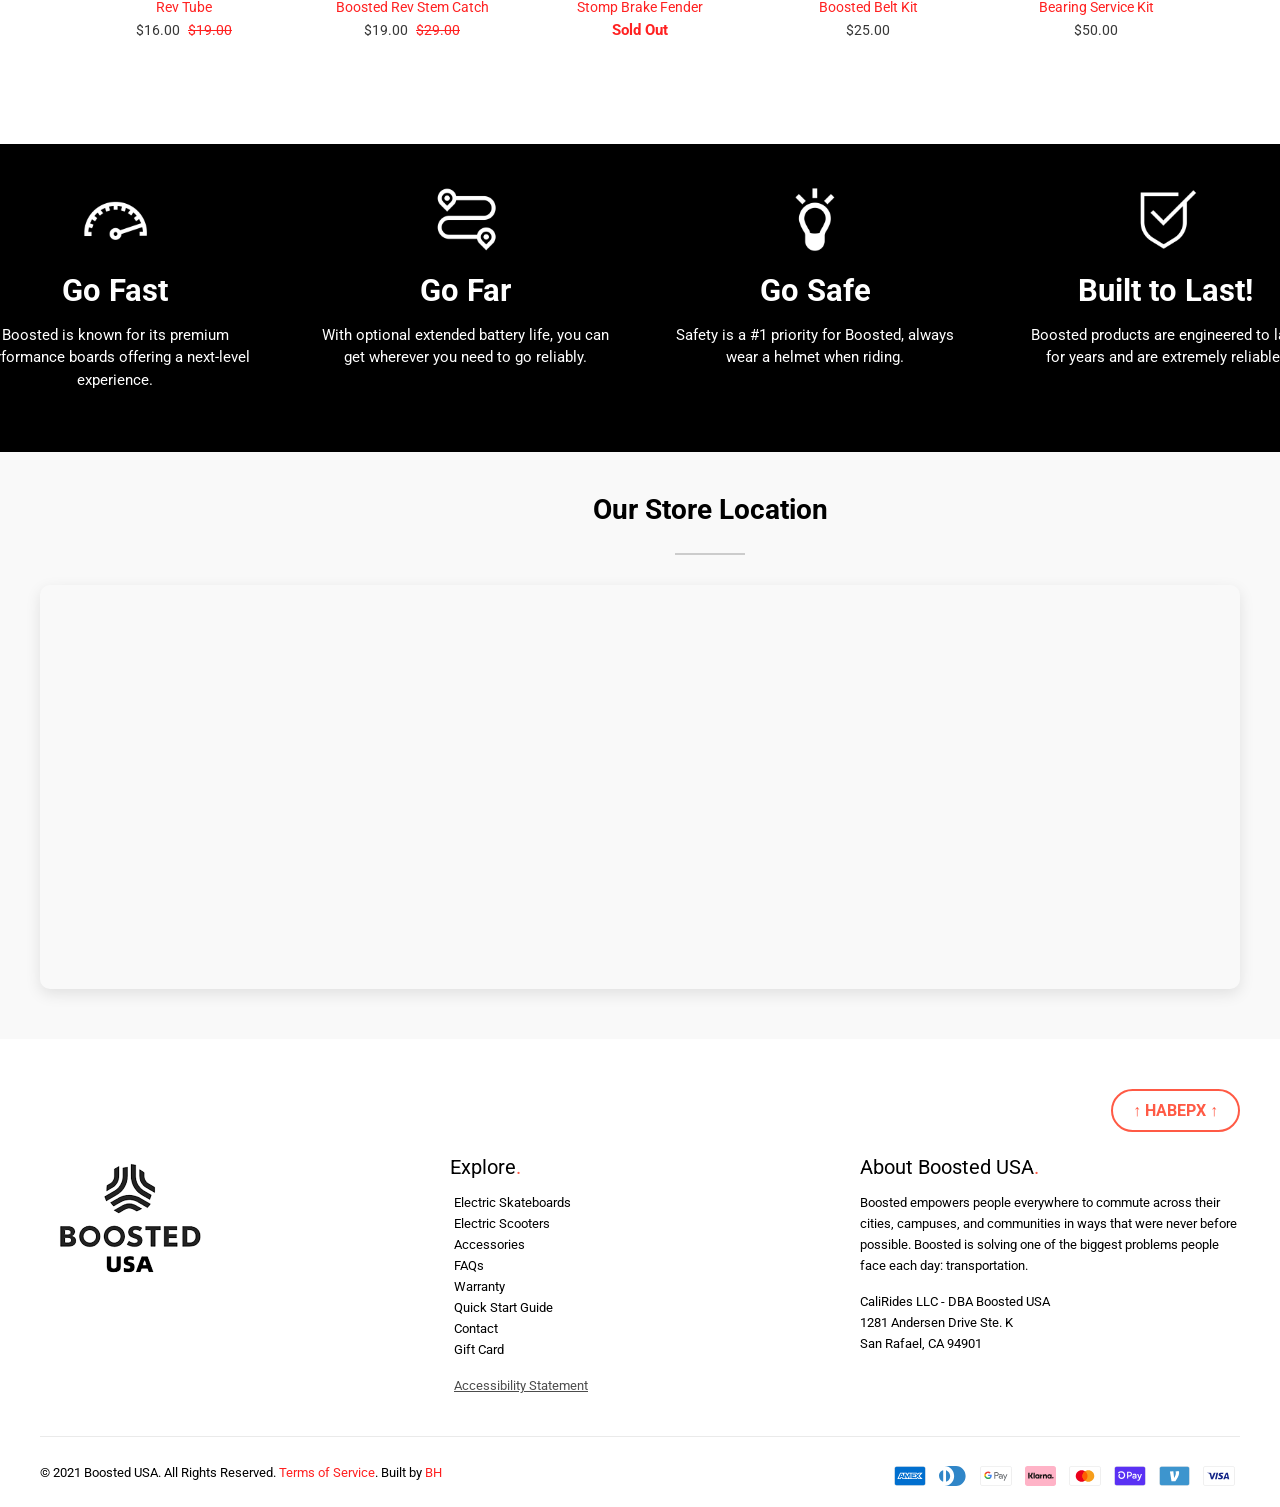
==== commit b4e67a2e: "Добавил интерактивные элементы и исправил работу слайдера" ====
--- a/index.html
+++ b/index.html
@@ -1,61 +1,72 @@
 <!DOCTYPE html>
 <html lang="en">
     <head>
+        <meta charset="UTF-8">
         <meta name="viewport" content="width=device-width, initial-scale=1.0">
         <title>Boosted USA</title>
+        <!-- Фавикон -->
+        <link rel="icon" href="Rectangle (1).svg" type="image/svg+xml">
         <link rel="preconnect" href="https://fonts.googleapis.com">
         <link rel="preconnect" href="https://fonts.gstatic.com" crossorigin>
         <link href="https://fonts.googleapis.com/css2?family=Roboto:wght@400;500;700&display=swap" rel="stylesheet">
+        <!-- Подключение Swiper CSS -->
+        <link rel="stylesheet" href="https://cdn.jsdelivr.net/npm/swiper@11/swiper-bundle.min.css"/>
         <link rel="stylesheet" href="style.css">
     </head>
-        <body>
-<script>
-    // Ждем, пока браузер отрисует страницу
-    window.addEventListener('DOMContentLoaded', () => {
-        const preloader = document.getElementById('preloader');
-        
-        // Если прелоадер есть, убиваем его через 1 секунду жестко
-        if (preloader) {
-            setTimeout(() => {
-                preloader.style.opacity = '0'; // Плавное исчезновение
-                
-                // Ждем окончания анимации прозрачности и прячем полностью
-                setTimeout(() => {
-                    preloader.style.display = 'none';
-                }, 500);
-            }, 1000); // 1000 мс = 1 секунда показа
-        }
-    });
-</script>
-
-        <div class="top_cap">Financing option available at checkout.</div>
+    <body>
+        <!-- Прелоадер -->
+        <div id="preloader"><div class="spinner"></div></div>
+
+        <!-- Оверлей для бургер меню -->
+        <div class="overlay"></div>
+
+        <div class="top_cap" id="top">Financing option available at checkout.</div>
         
         <div class="top_menu_under_cap">
             <div class="logotype_block_in_top_menu_under_cap">
-                <img class="logotype_in_top_menu_under_cap" src="Rectangle (1).svg" alt="Boosted USA Logo">
+                <a href="index.html"><img class="logotype_in_top_menu_under_cap" src="Rectangle (1).svg" alt="Boosted USA Logo"></a>
             </div>
             
-           <div class="middle_block_in_top_menu_under_cap">
+            <div class="middle_block_in_top_menu_under_cap">
                 <a href="catalog.html">ELECTRIC SKATEBOARDS</a> 
                 <a href="catalog.html">ELECTRIC SCOOTERS</a>
-                <a href="catalog.html">ACCESSORIES</a>
-                <a href="#">GIFT CARD</a>
-                <a href="#">MORE INFO</a>
-            </div>
-
-           <div class="the_last_block_in_top_menu_under_cap">
-            <a href="login.html">
-                <img src="Frame.svg" alt="User">
-            </a>
+                <a href="#accessories-anchor">ACCESSORIES</a>
+                <a href="#gallery-anchor">GALLERY</a>
+                <a href="#map-anchor">STORE MAP</a>
+            </div>
+
+            <div class="the_last_block_in_top_menu_under_cap" style="width: auto;">
+                <a href="login.html">
+                    <img src="Frame.svg" alt="User">
+                </a>
+                
+                <!-- Иконка корзины с анимированным счетчиком -->
+                <a href="cart.html" class="cart-icon-wrapper" style="margin-left:10px; position:relative;">
+                    <img src="Frame (1).svg" alt="Shop">
+                    <span id="cart-counter" class="cart-counter">0</span>
+                </a>
+                
+                <!-- Кнопка Бургер меню -->
+                <div class="burger-btn" style="margin-left: 20px;">&#9776;</div>
+            </div>
+        </div>
+
+        <!-- Мобильное Бургер-меню -->
+        <nav class="mobile-menu">
+            <a href="catalog.html">ELECTRIC SKATEBOARDS</a> 
+            <a href="catalog.html">ELECTRIC SCOOTERS</a> 
+            <a href="#accessories-anchor">ACCESSORIES</a>
+            <a href="#gallery-anchor">MEDIA GALLERY</a>
+            <a href="#map-anchor">STORE MAP</a>
+            <a href="login.html">LOGIN</a>
+        </nav>
+        
+        <!-- Секция с Параллакс-эффектом -->
+        <div class="hero_section parallax-container">
+            <div class="parallax-bg"></div>
+            <img src="lightning.svg" class="parallax-mid" alt="decoration">
             
-            <a href="catalog.html">
-                <img src="Frame (1).svg" alt="Shop">
-            </a>
-            </div>
-        </div>
-        
-        <div class="hero_section">
-            <div class="hero_content">
+            <div class="hero_content parallax-front">
                 <div class="main_text_in_photo">Welcome to Boosted USA</div>
                 <div class="sub_text_in_photo">The Holy Grail of Electric Skateboards and One REVelutionary Scooter</div>
                 
@@ -66,7 +77,7 @@
             </div>
         </div>
 
-        <div class="line_under_first_hero_photo">
+        <div class="line_under_first_hero_photo animate-on-scroll">
             <div class="logos_block_in_line">
                 <img src="electrek.svg" alt="Electrek">
                 <img src="techcrunch.svg" alt="TechCrunch">
@@ -75,8 +86,7 @@
             </div>
         </div>
 
-       <div class="looking_for_section">
-            
+        <div class="looking_for_section animate-on-scroll">
             <div class="text_block_above_photos_in_looking_for">
                 <div class="title_in_looking_for">Looking for Boosted Boards, or Boosted Revs?</div>
                 <div class="paragraph_in_looking_for">Boosted USA acquired all of the remaining inventory directly from Boosted.  This means we have the electric skateboards and scooter you all love and have been looking for.  Get your hands on these highly sought after products while supplies last.</div>
@@ -101,7 +111,7 @@
             </div>
         </div>
 
-        <div class="scaters_section">
+        <div class="scaters_section animate-on-scroll">
             <div class="text_block_in_scaters">
                 <div class="top_small_text_in_scaters">High-performance</div>
                 <div class="main_title_in_scaters">Electric Skateboards</div>
@@ -111,8 +121,7 @@
             </div>
         </div>
 
-        <div class="collagge_section">
-            
+        <div class="collagge_section animate-on-scroll">
             <div class="top_row_in_collagge">
                 <img src="photo1.jpg" alt="Boosted Rev Scooter" class="top_photo_in_collagge">
                 <img src="photo2.jpg" alt="Scooter Display" class="top_photo_in_collagge">
@@ -125,7 +134,6 @@
             </div>
 
             <div class="bottom_row_in_collagge">
-                
                 <div class="bottom_photo_in_collagge photo3_bg_in_collagge">
                     <div class="photo_title_in_collagge">Shop Boosted Stealth</div>
                     <div class="photo_subtitle_in_collagge">IN STOCK</div>
@@ -140,94 +148,138 @@
                     <div class="photo_title_in_collagge">Shop Boosted Mini</div>
                     <div class="photo_subtitle_in_collagge">IN STOCK</div>
                 </div>
-
-            </div>
+            </div>
+        </div>
+
+        <div class="youtube_section animate-on-scroll">
+            <div class="video_container_in_youtube">
+                <!-- Триггер для вызова видео в модальном окне -->
+                <img src="youtube1.jpg" alt="Video 1" class="video_preview_in_youtube" id="video-trigger" style="cursor: pointer;">
+                <img src="youtube2.jpg" alt="Video 2" class="video_preview_in_youtube">
+            </div>
+        </div>
+
+        <!-- Видео Модальное окно (ЛР №9) -->
+        <div class="modal-overlay" id="videoModal">
+            <div class="modal-content" style="max-width: 800px; width: 100%; background: #000; padding: 0;">
+                <span class="modal-close" style="color: white; right: -30px; top: -30px;">&times;</span>
+                <iframe width="100%" height="450" src="https://www.youtube.com/embed/a7R611k1fRs" title="YouTube video" frameborder="0" allow="accelerometer; autoplay; clipboard-write; encrypted-media; gyroscope; picture-in-picture" allowfullscreen></iframe>
+            </div>
+        </div>
+
+        <!-- Интерактивная Медиагалерея (ЛР №9) -->
+        <div id="gallery-anchor" class="media-gallery animate-on-scroll" style="text-align: center; margin: 60px 0;">
+            <div class="title_block_in_accessories">
+                <div class="title_text_in_accessories" style="font-size: 28px;">Interactive Sound Gallery</div>
+                <div class="grey_line_in_accessories"></div>
+            </div>
+            <p style="color: #777; margin-bottom: 20px; font-family: Roboto;">Click on the images below to change them and hear a unique sound.</p>
             
-        </div>
-
-        <div class="youtube_section">
-            <div class="video_container_in_youtube">
-                <img src="youtube1.jpg" alt="Video 1" class="video_preview_in_youtube">
-                <img src="youtube2.jpg" alt="Video 2" class="video_preview_in_youtube">
-            </div>
-        </div>
-
-        <div class="accessories_section">
+            <div style="display: flex; justify-content: center; gap: 20px; margin-top: 20px;">
+                <img src="board.jpg" width="250" height="250" class="media-item" style="object-fit: cover; cursor: pointer; border-radius: 10px; transition: 0.3s; box-shadow: 0 4px 10px rgba(0,0,0,0.1);">
+                <img src="scooter.jpg" width="250" height="250" class="media-item" style="object-fit: cover; cursor: pointer; border-radius: 10px; transition: 0.3s; box-shadow: 0 4px 10px rgba(0,0,0,0.1);">
+            </div>
+            
+            <div class="gallery-controls" style="margin-top: 30px; display: flex; justify-content: center; align-items: center; gap: 20px; font-family: Roboto;">
+                <span id="play-indicator" style="font-weight: bold; background: #FF5A45; color: white; padding: 8px 20px; border-radius: 20px; display: none;">Статус: Играет 🔊</span>
+                <label style="font-weight: bold; display: flex; align-items: center; gap: 10px;">
+                    Громкость: 
+                    <input type="range" id="volume-control" min="0" max="1" step="0.1" value="0.5">
+                </label>
+            </div>
+        </div>
+
+        <!-- Секция аксессуаров переработанная под Swiper (ЛР №9) -->
+        <div id="accessories-anchor" class="accessories_section animate-on-scroll" style="padding-top: 50px;">
             <div class="title_block_in_accessories">
                 <div class="title_text_in_accessories">Looking for Accessories?</div>
                 <div class="grey_line_in_accessories"></div>
             </div>
 
-            <div class="slider_container_in_accessories">
-                <img src="left_arrow.svg" alt="Left" class="left_arrow_in_accessories">
-
-                <div class="items_row_in_accessories">
-                    <div class="item_card_in_accessories">
-                        <img src="zapchast1.jpg" alt="Rev Tube" class="item_photo_in_accessories">
-                        <div class="item_name_in_accessories">Rev Tube</div>
-                        <div class="price_box_in_accessories">
-                            <span class="black_price_in_accessories">$16.00</span>
-                            <span class="red_price_in_accessories strike_in_accessories">$19.00</span>
+            <div class="slider_container_in_accessories" style="width: 100%; max-width: 1200px; margin: 0 auto; position: relative;">
+                <div class="swiper mySwiper" style="width: 100%; padding: 20px 40px;">
+                    <div class="swiper-wrapper">
+                        <!-- Карточки аксессуаров в слайдере -->
+                        <div class="swiper-slide" style="display: flex; justify-content: center;">
+                            <div class="item_card_in_accessories">
+                                <img src="zapchast1.jpg" alt="Rev Tube" class="item_photo_in_accessories">
+                                <div class="item_name_in_accessories">Rev Tube</div>
+                                <div class="price_box_in_accessories">
+                                    <span class="black_price_in_accessories">$16.00</span>
+                                    <span class="red_price_in_accessories strike_in_accessories">$19.00</span>
+                                </div>
+                            </div>
+                        </div>
+
+                        <div class="swiper-slide" style="display: flex; justify-content: center;">
+                            <div class="item_card_in_accessories">
+                                <img src="zapchast2.jpg" alt="Stem Catch" class="item_photo_in_accessories">
+                                <div class="item_name_in_accessories">Boosted Rev Stem Catch</div>
+                                <div class="price_box_in_accessories">
+                                    <span class="black_price_in_accessories">$19.00</span>
+                                    <span class="red_price_in_accessories strike_in_accessories">$29.00</span>
+                                </div>
+                            </div>
+                        </div>
+
+                        <div class="swiper-slide" style="display: flex; justify-content: center;">
+                            <div class="item_card_in_accessories">
+                                <img src="zapchast3.jpg" alt="Fender" class="item_photo_in_accessories">
+                                <div class="item_name_in_accessories">Stomp Brake Fender</div>
+                                <div class="price_box_in_accessories">
+                                    <span class="sold_out_in_accessories">Sold Out</span>
+                                </div>
+                            </div>
+                        </div>
+
+                        <div class="swiper-slide" style="display: flex; justify-content: center;">
+                            <div class="item_card_in_accessories">
+                                <img src="zapchast4.jpg" alt="Belt Kit" class="item_photo_in_accessories">
+                                <div class="item_name_in_accessories">Boosted Belt Kit</div>
+                                <div class="price_box_in_accessories">
+                                    <span class="black_price_in_accessories">$25.00</span>
+                                </div>
+                            </div>
+                        </div>
+
+                        <div class="swiper-slide" style="display: flex; justify-content: center;">
+                            <div class="item_card_in_accessories">
+                                <img src="zapchast5.jpg" alt="Bearing Kit" class="item_photo_in_accessories">
+                                <div class="item_name_in_accessories">Bearing Service Kit</div>
+                                <div class="price_box_in_accessories">
+                                    <span class="black_price_in_accessories">$50.00</span>
+                                </div>
+                            </div>
+                        </div>
+
+                        <div class="swiper-slide" style="display: flex; justify-content: center;">
+                            <div class="item_card_in_accessories">
+                                <img src="zapchast6.jpg" alt="Pulley Kit" class="item_photo_in_accessories">
+                                <div class="item_name_in_accessories">Boosted Pulley / Belt Upgrade Kit</div>
+                                <div class="price_box_in_accessories">
+                                    <span class="black_price_in_accessories">$75.00</span>
+                                </div>
+                            </div>
+                        </div>
+
+                        <div class="swiper-slide" style="display: flex; justify-content: center;">
+                            <div class="item_card_in_accessories">
+                                <img src="zapchast7.jpg" alt="Skid Plates" class="item_photo_in_accessories">
+                                <div class="item_name_in_accessories">Boosted Skid Plates</div>
+                                <div class="price_box_in_accessories">
+                                    <span class="black_price_in_accessories">$20.00</span>
+                                </div>
+                            </div>
                         </div>
                     </div>
-
-                    <div class="item_card_in_accessories">
-                        <img src="zapchast2.jpg" alt="Stem Catch" class="item_photo_in_accessories">
-                        <div class="item_name_in_accessories">Boosted Rev Stem Catch</div>
-                        <div class="price_box_in_accessories">
-                            <span class="black_price_in_accessories">$19.00</span>
-                            <span class="red_price_in_accessories strike_in_accessories">$29.00</span>
-                        </div>
-                    </div>
-
-                    <div class="item_card_in_accessories">
-                        <img src="zapchast3.jpg" alt="Fender" class="item_photo_in_accessories">
-                        <div class="item_name_in_accessories">Stomp Brake Fender</div>
-                        <div class="price_box_in_accessories">
-                            <span class="sold_out_in_accessories">Sold Out</span>
-                        </div>
-                    </div>
-
-                    <div class="item_card_in_accessories">
-                        <img src="zapchast4.jpg" alt="Belt Kit" class="item_photo_in_accessories">
-                        <div class="item_name_in_accessories">Boosted Belt Kit</div>
-                        <div class="price_box_in_accessories">
-                            <span class="black_price_in_accessories">$25.00</span>
-                        </div>
-                    </div>
-
-                    <div class="item_card_in_accessories">
-                        <img src="zapchast5.jpg" alt="Bearing Kit" class="item_photo_in_accessories">
-                        <div class="item_name_in_accessories">Bearing Service Kit</div>
-                        <div class="price_box_in_accessories">
-                            <span class="black_price_in_accessories">$50.00</span>
-                        </div>
-                    </div>
-
-                    <div class="item_card_in_accessories">
-                        <img src="zapchast6.jpg" alt="Pulley Kit" class="item_photo_in_accessories">
-                        <div class="item_name_in_accessories">Boosted Pulley / Belt Upgrade Kit</div>
-                        <div class="price_box_in_accessories">
-                            <span class="black_price_in_accessories">$75.00</span>
-                        </div>
-                    </div>
-
-                    <div class="item_card_in_accessories">
-                        <img src="zapchast7.jpg" alt="Skid Plates" class="item_photo_in_accessories">
-                        <div class="item_name_in_accessories">Boosted Skid Plates</div>
-                        <div class="price_box_in_accessories">
-                            <span class="black_price_in_accessories">$20.00</span>
-                        </div>
-                    </div>
-                </div>
-
-                <img src="right_arrow.svg" alt="Right" class="right_arrow_in_accessories">
-            </div>
-        </div>
-
-        <div class="black_features_block_in_final">
+                    <div class="swiper-button-next" style="color: #FF5A45;"></div>
+                    <div class="swiper-button-prev" style="color: #FF5A45;"></div>
+                </div>
+            </div>
+        </div>
+
+        <div class="black_features_block_in_final animate-on-scroll">
             <div class="features_container_in_final">
-                
                 <div class="feature_item_in_final">
                     <img src="icon1.svg" alt="Go Fast" class="feature_icon_in_final">
                     <div class="feature_title_in_final">Go Fast</div>
@@ -251,12 +303,25 @@
                     <div class="feature_title_in_final">Built to Last!</div>
                     <div class="feature_desc_in_final">Boosted products are engineered to last for years and are extremely reliable.</div>
                 </div>
-
+            </div>
+        </div>
+
+        <!-- Геокарта (Яндекс Конструктор) -->
+        <div id="map-anchor" class="animate-on-scroll" style="width: 100%; text-align: center; padding: 50px 0; background: #f9f9f9;">
+            <div class="title_block_in_accessories">
+                <div class="title_text_in_accessories" style="font-size: 28px;">Our Store Location</div>
+                <div class="grey_line_in_accessories"></div>
+            </div>
+            <div style="max-width: 1200px; margin: 30px auto 0; border-radius: 10px; overflow: hidden; box-shadow: 0 5px 15px rgba(0,0,0,0.1);">
+                <iframe src="https://yandex.ru/map-widget/v1/?um=constructor%3A7a1c43555db6509f7a7d4cf4826b8cb7d6e6ab6c3a10521e10220c3a8e1cb1f3&amp;source=constructor" width="100%" height="400" frameborder="0"></iframe>
             </div>
         </div>
 
         <footer class="footer_section_in_final">
-            
+            <div style="width: 1200px; display: flex; justify-content: flex-end; margin: 0 auto 20px;">
+                <a href="#top" style="color: #FF5A45; font-family: Roboto; font-weight: bold; text-decoration: none; padding: 10px 20px; border: 2px solid #FF5A45; border-radius: 25px; transition: 0.3s;">↑ НАВЕРХ ↑</a>
+            </div>
+
             <div class="footer_top_container_in_final">
                 <div class="footer_logo_col_in_final">
                     <img src="logo_bottom.svg" alt="Boosted USA">
@@ -298,8 +363,14 @@
                     <img src="card8.svg" alt="Card" class="card_icon_in_final">
                 </div>
             </div>
-            
         </footer>
         
+        <!-- Контейнер для Тостов -->
+        <div id="toastContainer"></div>
+
+        <!-- Подключение скриптов -->
+        <script src="https://cdn.jsdelivr.net/npm/swiper@11/swiper-bundle.min.js"></script>
+        <!-- ЕДИНСТВЕННЫЙ СКРИПТ: УБРАЛИ APP.JS -->
+        <script src="script.js"></script>
     </body>
-</html>
+</html>
--- a/style.css
+++ b/style.css
@@ -1429,3 +1429,103 @@
         max-width: 100%;
     }
 }
+
+/* --- СКОПИРУЙ ЭТО В КОНЕЦ ТВОЕГО ТЕКУЩЕГО style.css --- */
+
+/* Плавный скролл и базовые настройки */
+html { scroll-behavior: smooth; }
+body.lock-scroll { overflow: hidden; }
+
+/* Прелоадер */
+#preloader {
+    position: fixed; top: 0; left: 0; width: 100%; height: 100%;
+    background: #fff; z-index: 9999;
+    display: flex; justify-content: center; align-items: center;
+    transition: opacity 0.5s ease;
+}
+.spinner {
+    width: 50px; height: 50px; border: 5px solid #ccc;
+    border-top-color: #FF5A45; border-radius: 50%;
+    animation: spin 1s linear infinite;
+}
+@keyframes spin { 100% { transform: rotate(360deg); } }
+
+/* Бургер меню */
+.burger-btn {
+    display: none; cursor: pointer; font-size: 28px; z-index: 1001;
+    transition: transform 0.3s ease;
+}
+.burger-btn.active { transform: rotate(90deg); color: #FF5A45; }
+.mobile-menu {
+    position: fixed; top: 0; right: -100%; width: 250px; height: 100vh;
+    background: #fff; box-shadow: -5px 0 15px rgba(0,0,0,0.1);
+    z-index: 1000; transition: right 0.4s ease; padding-top: 80px;
+    display: flex; flex-direction: column; gap: 20px; padding-left: 20px;
+}
+.mobile-menu.active { right: 0; }
+.mobile-menu a { text-decoration: none; color: #000; font-family: 'Roboto'; font-weight: 500; }
+.overlay {
+    position: fixed; top: 0; left: 0; width: 100%; height: 100%;
+    background: rgba(0,0,0,0.5); z-index: 999; display: none; opacity: 0;
+    transition: opacity 0.4s ease;
+}
+.overlay.active { display: block; opacity: 1; }
+
+@media (max-width: 768px) {
+    .burger-btn { display: block; margin-right: 20px; }
+    .middle_block_in_top_menu_under_cap { display: none; }
+}
+
+/* Модальные окна */
+.modal-overlay {
+    position: fixed; top: 0; left: 0; width: 100%; height: 100%;
+    background: rgba(0,0,0,0.6); z-index: 2000; display: none;
+    justify-content: center; align-items: center; opacity: 0; transition: opacity 0.3s;
+}
+.modal-overlay.active { display: flex; opacity: 1; }
+.modal-content {
+    background: #fff; padding: 30px; border-radius: 10px; position: relative;
+    max-width: 500px; width: 90%; transform: translateY(-50px); transition: transform 0.3s;
+}
+.modal-overlay.active .modal-content { transform: translateY(0); }
+.modal-close {
+    position: absolute; top: 10px; right: 15px; font-size: 24px;
+    cursor: pointer; color: #777;
+}
+
+/* Всплывающие уведомления (Toast) */
+.toast-container {
+    position: fixed; bottom: 20px; right: 20px; z-index: 3000;
+    display: flex; flex-direction: column; gap: 10px;
+}
+.toast {
+    background: #333; color: #fff; padding: 15px 25px; border-radius: 5px;
+    font-family: 'Roboto'; font-size: 14px; box-shadow: 0 4px 10px rgba(0,0,0,0.2);
+    transform: translateX(120%); transition: transform 0.3s ease; border-left: 5px solid #FF5A45;
+}
+.toast.show { transform: translateX(0); }
+
+/* Анимация при скролле */
+.animate-on-scroll { opacity: 0; transform: translateY(40px); transition: all 0.8s ease-out; }
+.animate-on-scroll.visible { opacity: 1; transform: translateY(0); }
+
+/* Параллакс слои */
+.parallax-container { position: relative; overflow: hidden; }
+.parallax-bg { position: absolute; top: -50px; left: 0; width: 100%; height: 120%; background-image: url('Rectangle.jpg'); background-size: cover; z-index: -2; }
+.parallax-mid { position: absolute; z-index: -1; opacity: 0.2; width: 300px; right: 10%; top: 20%; pointer-events: none;}
+.parallax-front { position: relative; z-index: 1; }
+
+/* Галерея со звуками */
+.media-gallery { text-align: center; margin: 50px 0; font-family: 'Roboto'; }
+.gallery-controls { margin-top: 20px; display: flex; justify-content: center; gap: 15px; align-items: center; }
+.media-item { cursor: pointer; transition: transform 0.3s; border-radius: 10px; box-shadow: 0 5px 15px rgba(0,0,0,0.1); }
+.media-item:hover { transform: scale(1.05); }
+
+/* Анимированный счетчик */
+.cart-counter {
+    background: #FF5A45; color: white; border-radius: 50%; padding: 2px 6px;
+    font-size: 12px; position: absolute; top: -5px; right: -10px;
+    transition: transform 0.3s;
+}
+.cart-counter.bump { transform: scale(1.5); }
+.cart-icon-wrapper { position: relative; display: inline-block; }
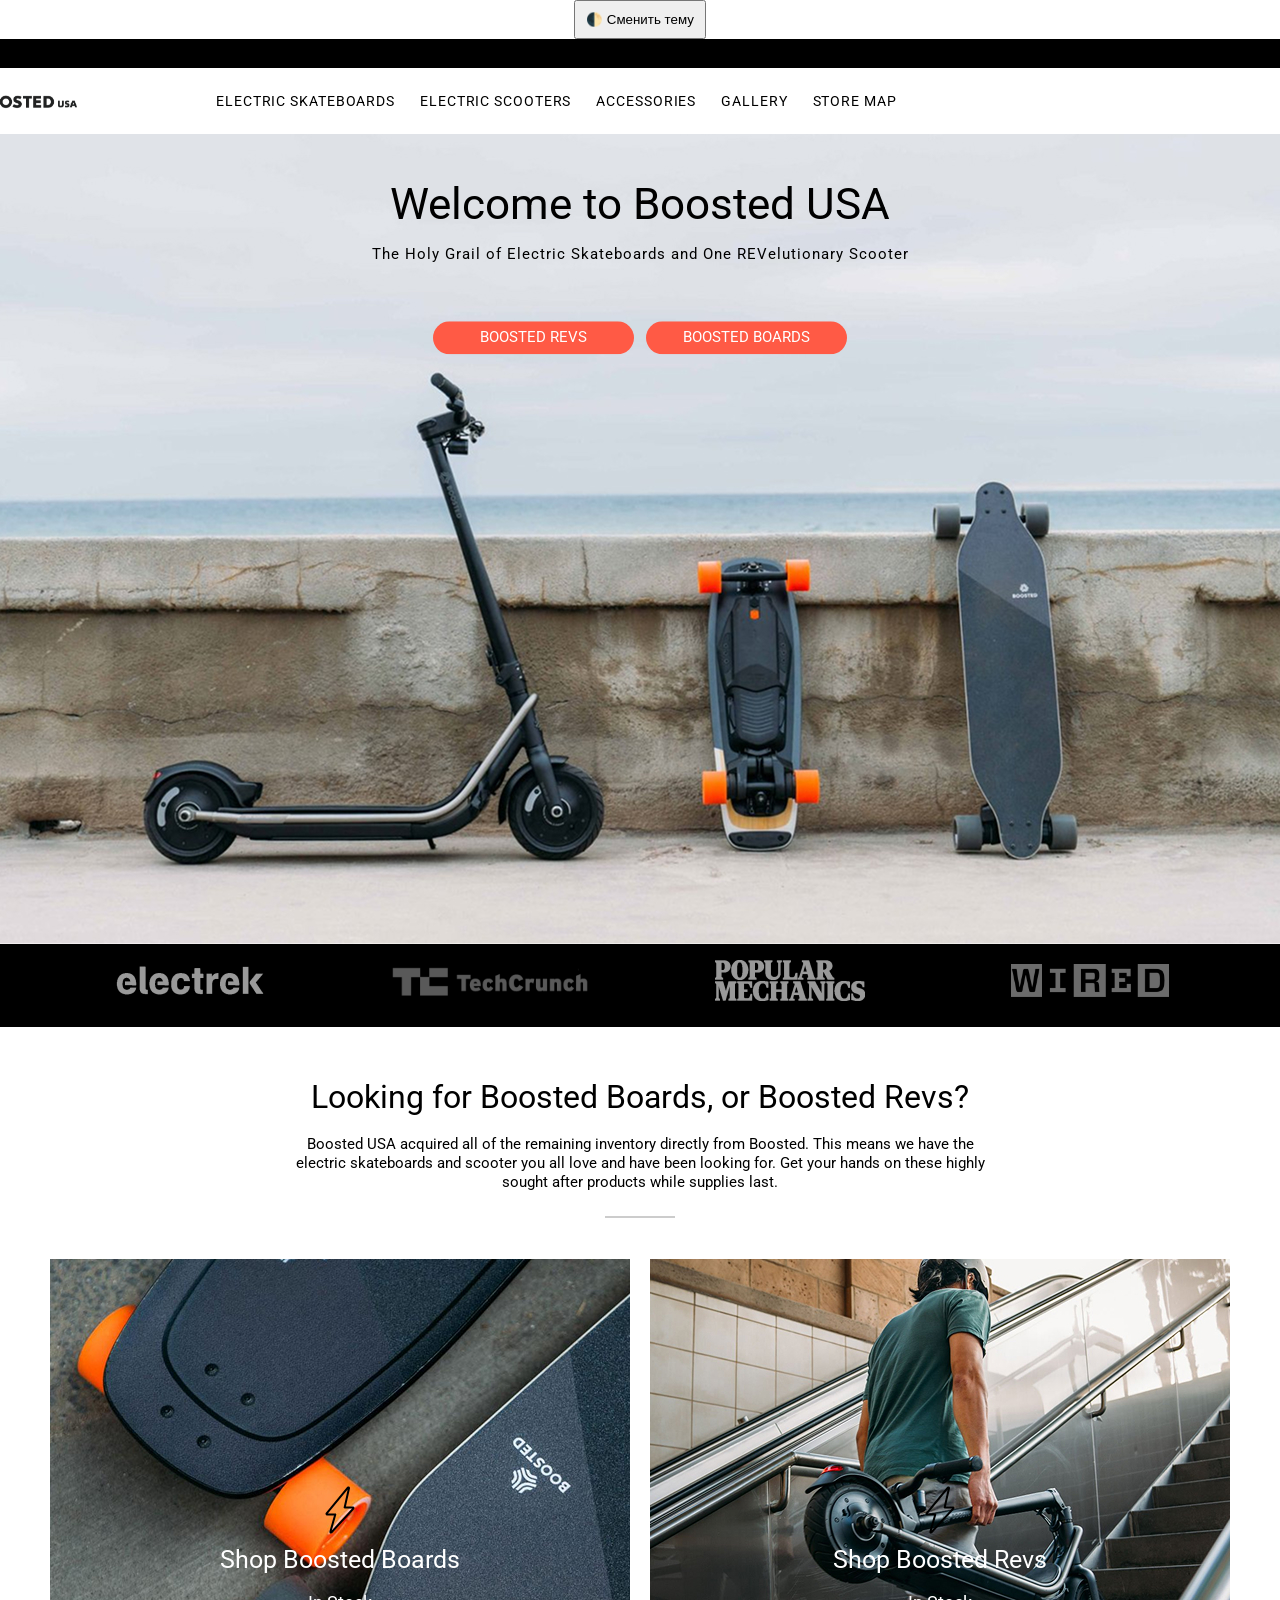
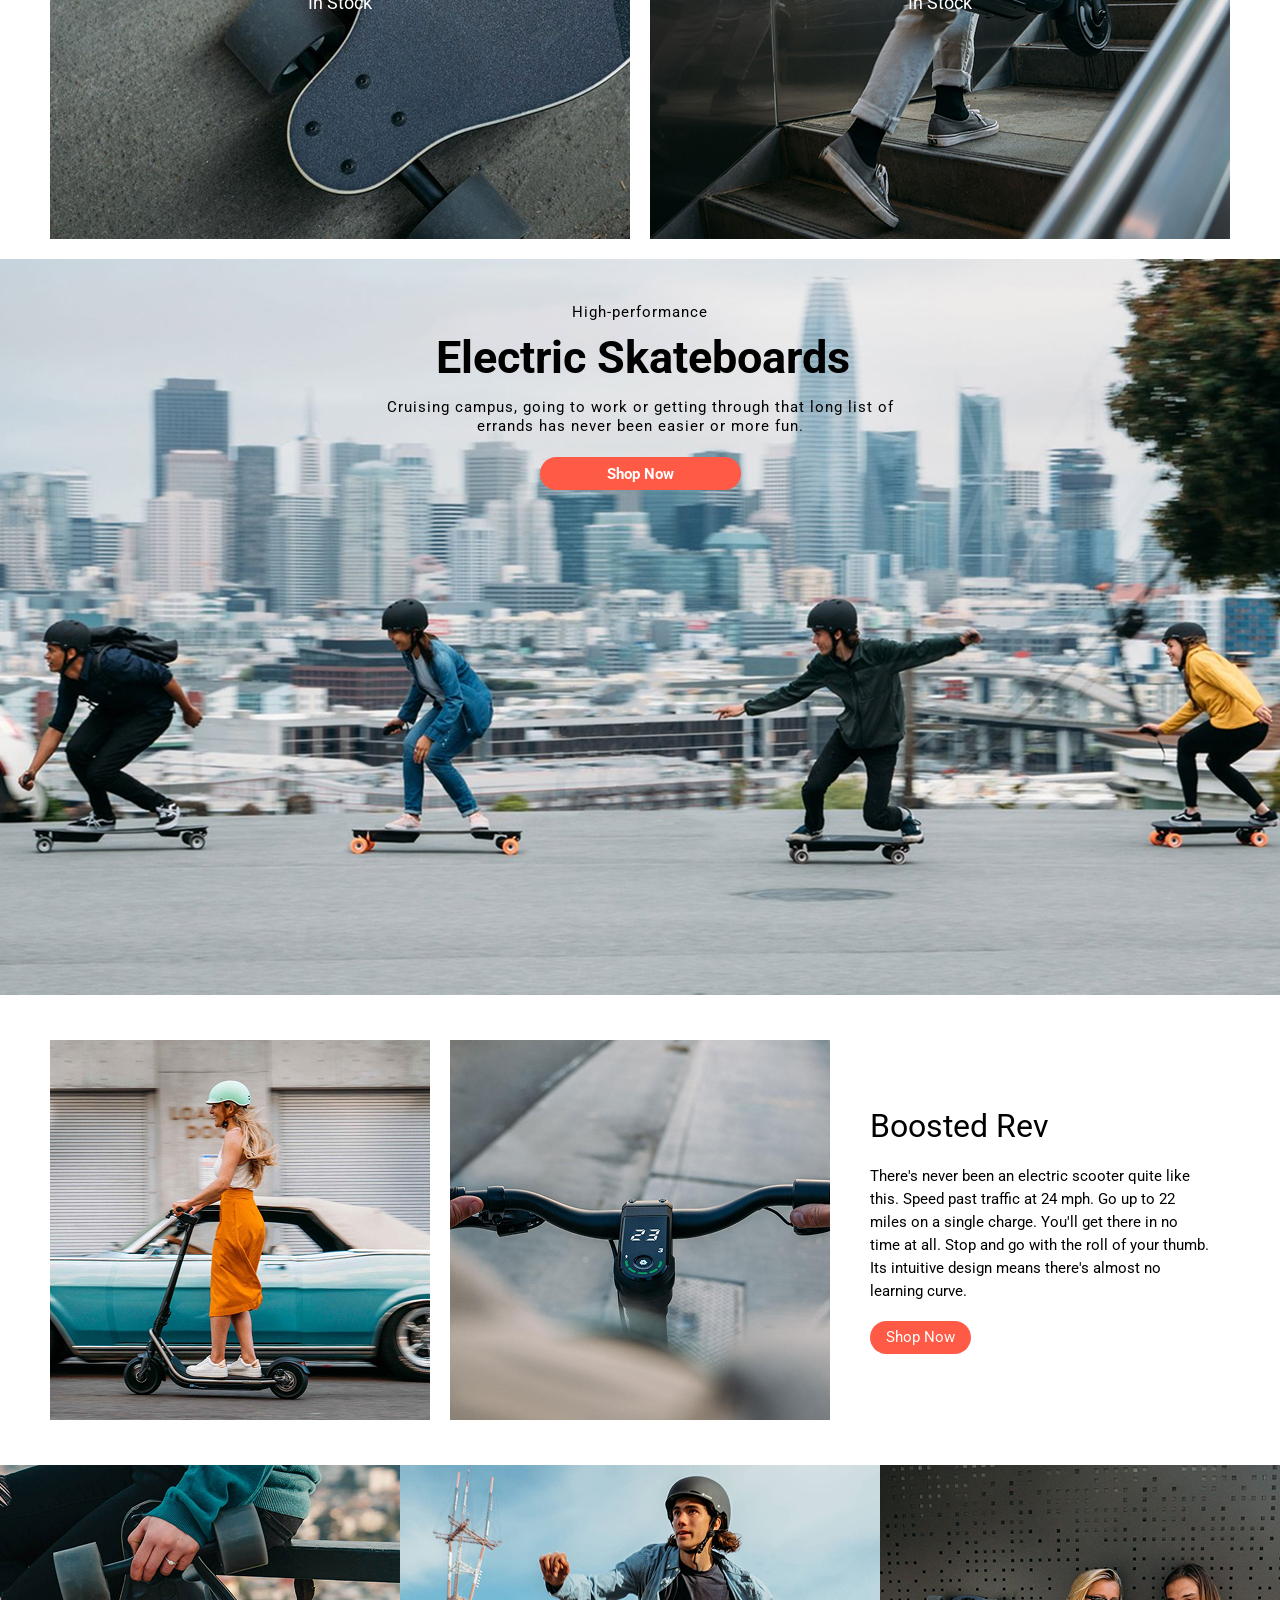
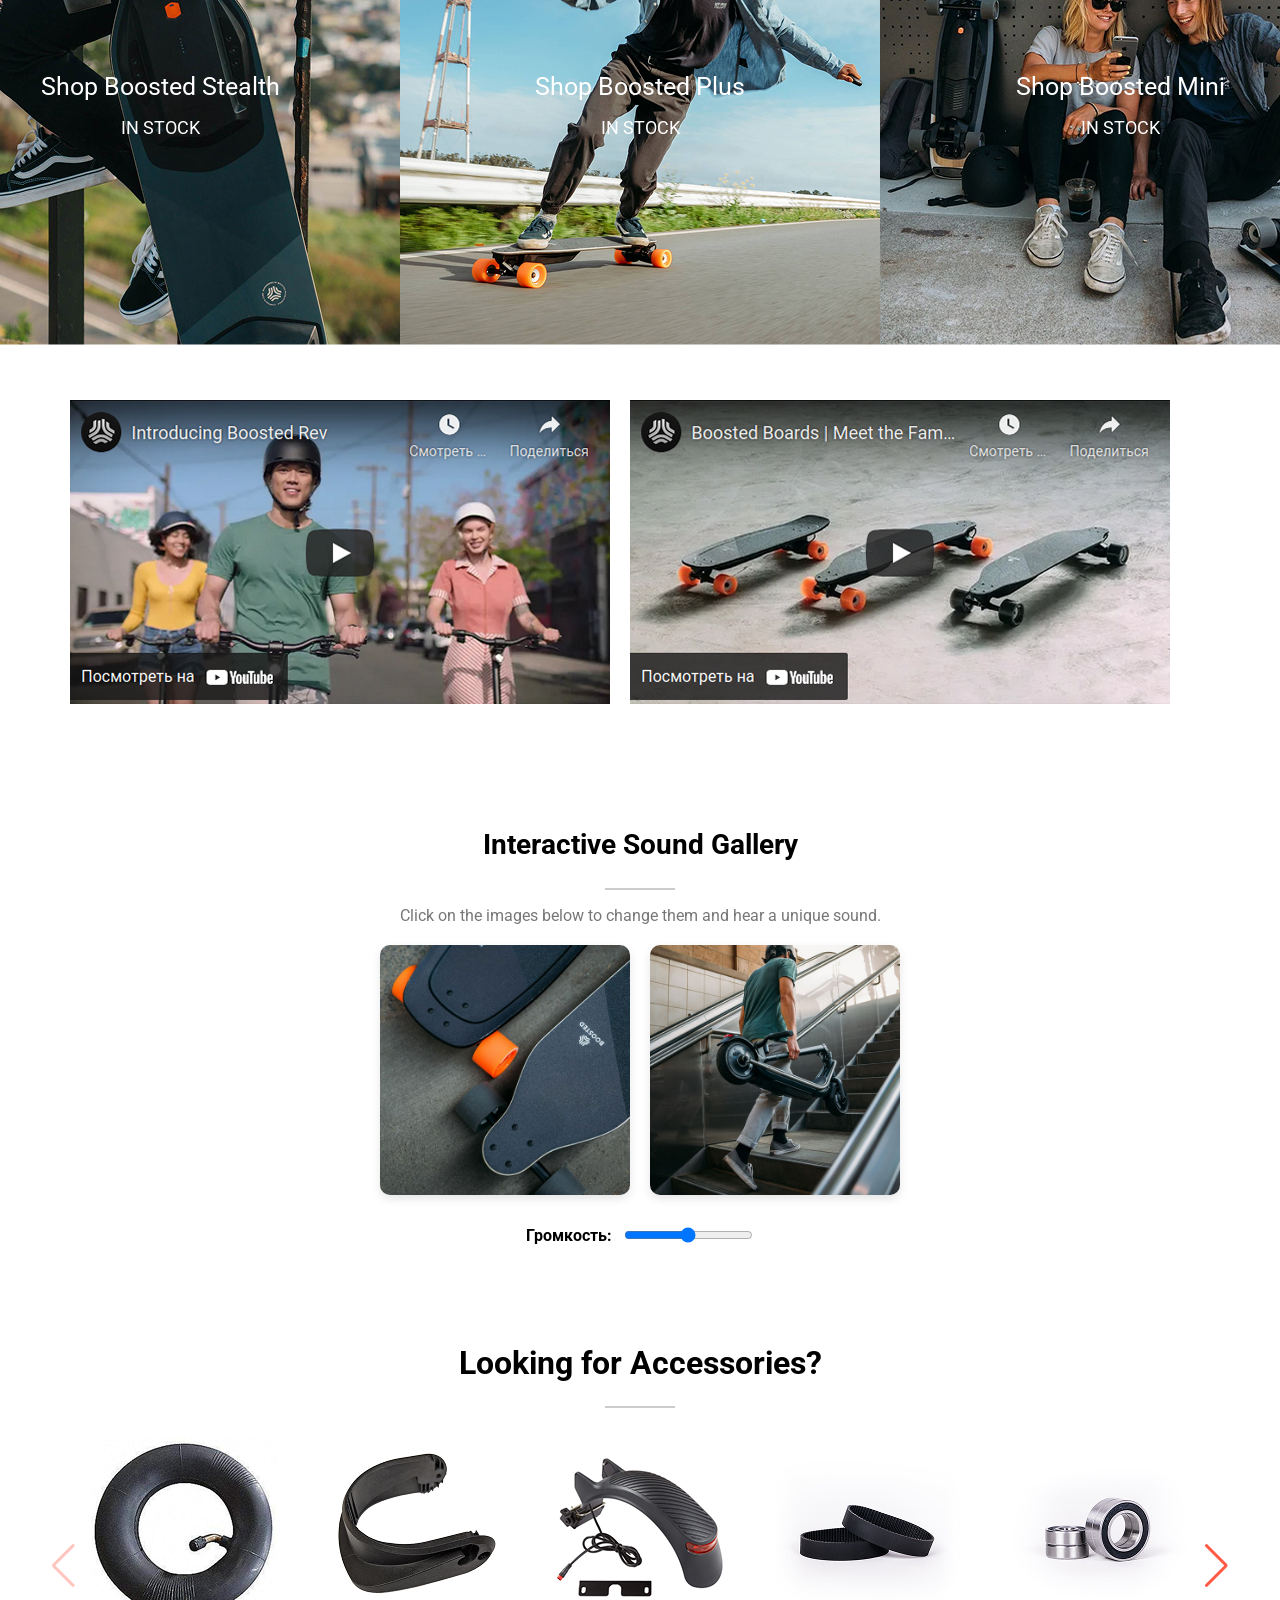
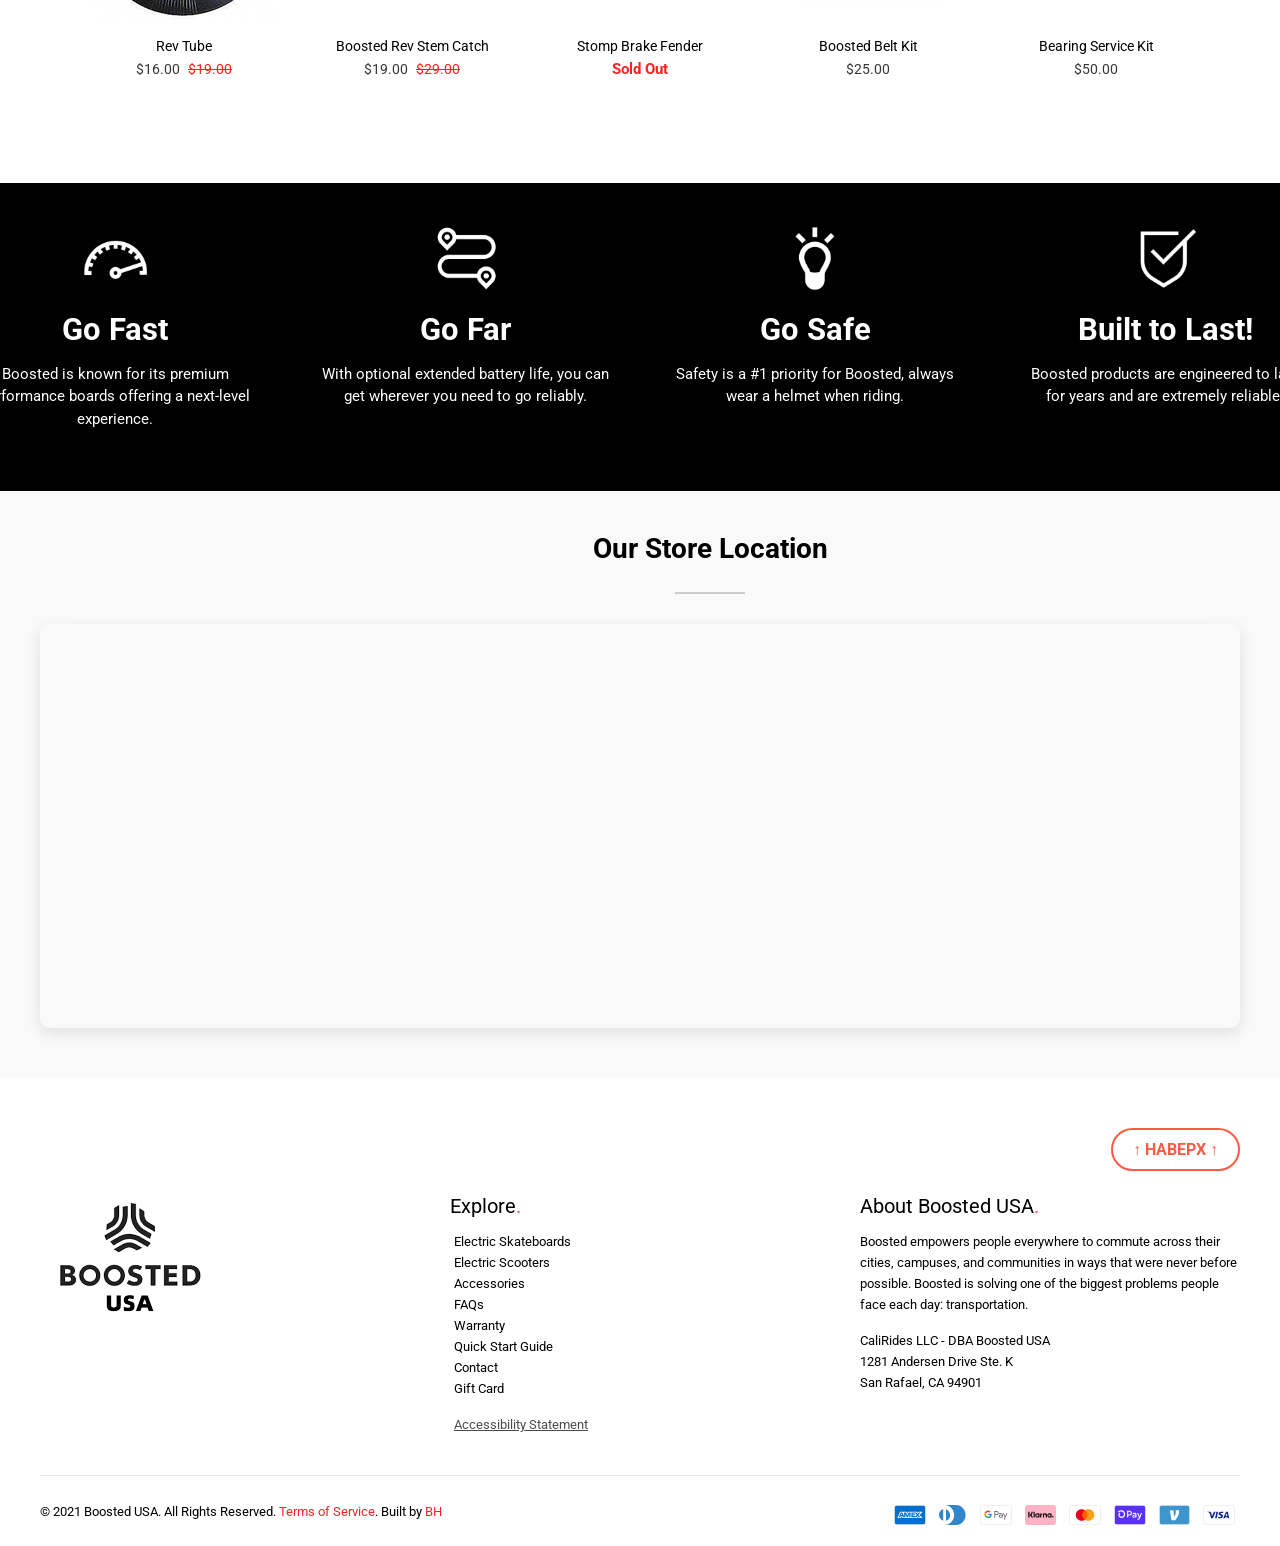
==== commit 109352c6: "Добавил интерактивные элементы и исправил работу слайдера" ====
--- a/index.html
+++ b/index.html
@@ -12,6 +12,9 @@
         <!-- Подключение Swiper CSS -->
         <link rel="stylesheet" href="https://cdn.jsdelivr.net/npm/swiper@11/swiper-bundle.min.css"/>
         <link rel="stylesheet" href="style.css">
+<button id="theme-toggle-btn" style="padding: 10px; cursor: pointer;">
+    🌓 Сменить тему
+</button>
     </head>
     <body>
         <!-- Прелоадер -->
@@ -28,7 +31,7 @@
             </div>
             
             <div class="middle_block_in_top_menu_under_cap">
-                <a href="catalog.html">ELECTRIC SKATEBOARDS</a> 
+                <a href="catalog.html" data-i18n="nav-skateboards">ELECTRIC SKATEBOARDS</a>
                 <a href="catalog.html">ELECTRIC SCOOTERS</a>
                 <a href="#accessories-anchor">ACCESSORIES</a>
                 <a href="#gallery-anchor">GALLERY</a>
@@ -67,7 +70,7 @@
             <img src="lightning.svg" class="parallax-mid" alt="decoration">
             
             <div class="hero_content parallax-front">
-                <div class="main_text_in_photo">Welcome to Boosted USA</div>
+                <div class="main_text_in_photo" data-i18n="hero-title">Welcome to Boosted USA</div>
                 <div class="sub_text_in_photo">The Holy Grail of Electric Skateboards and One REVelutionary Scooter</div>
                 
                 <div class="buttons_block_in_photo">
--- a/style.css
+++ b/style.css
@@ -1528,4 +1528,76 @@
     transition: transform 0.3s;
 }
 .cart-counter.bump { transform: scale(1.5); }
-.cart-icon-wrapper { position: relative; display: inline-block; }+.cart-icon-wrapper { position: relative; display: inline-block; }
+
+/* Переменные для тем */
+:root {
+    --bg-color: #ffffff;
+    --text-color: #000000;
+}
+
+body.dark-theme {
+    --bg-color: #1a1a1a;
+    --text-color: #ffffff;
+    background-color: var(--bg-color);
+    color: var(--text-color);
+}
+
+/* Переменные по умолчанию (светлая тема) */
+:root {
+    --bg-color: #ffffff;
+    --text-color: #000000;
+    --accent-color: #FF5A45;
+}
+
+/* Переменные для темной темы */
+body.dark-theme {
+    --bg-color: #121212;
+    --text-color: #ffffff; /* Текст становится белым */
+    --accent-color: #FF705C; /* Чуть мягче акцент для темного */
+}
+
+/* Применяем переменные к элементам */
+body {
+    background-color: var(--bg-color);
+    color: var(--text-color);
+    transition: background-color 0.3s, color 0.3s;
+}
+
+/* Обязательно добавь это, чтобы заголовки и ссылки подхватили белый цвет */
+h1, h2, h3, p, a, div {
+    color: var(--text-color);
+}
+
+/* Если есть специфические места, где цвет задан жестко, лучше их переопределить */
+.top_cap, .footer_text_in_final {
+    color: var(--text-color);
+}
+
+/* Начальные настройки (Светлая тема) */
+:root {
+    --bg-color: #ffffff;
+    --text-color: #000000;
+    --accent-color: #FF5A45;
+}
+
+/* Переопределение цветов для темной темы */
+body.dark-theme {
+    --bg-color: #1a1a1a;
+    --text-color: #ffffff;
+}
+
+/* Применяем переменные к элементам */
+body {
+    background-color: var(--bg-color);
+    color: var(--text-color);
+    transition: background-color 0.3s, color 0.3s;
+}
+
+/* Если у тебя есть специфичные блоки (например, текст в карточках), 
+   убедись, что они используют переменную var(--text-color) */
+.item_name_in_accessories, 
+.title_in_looking_for, 
+.paragraph_in_looking_for {
+    color: var(--text-color);
+}
